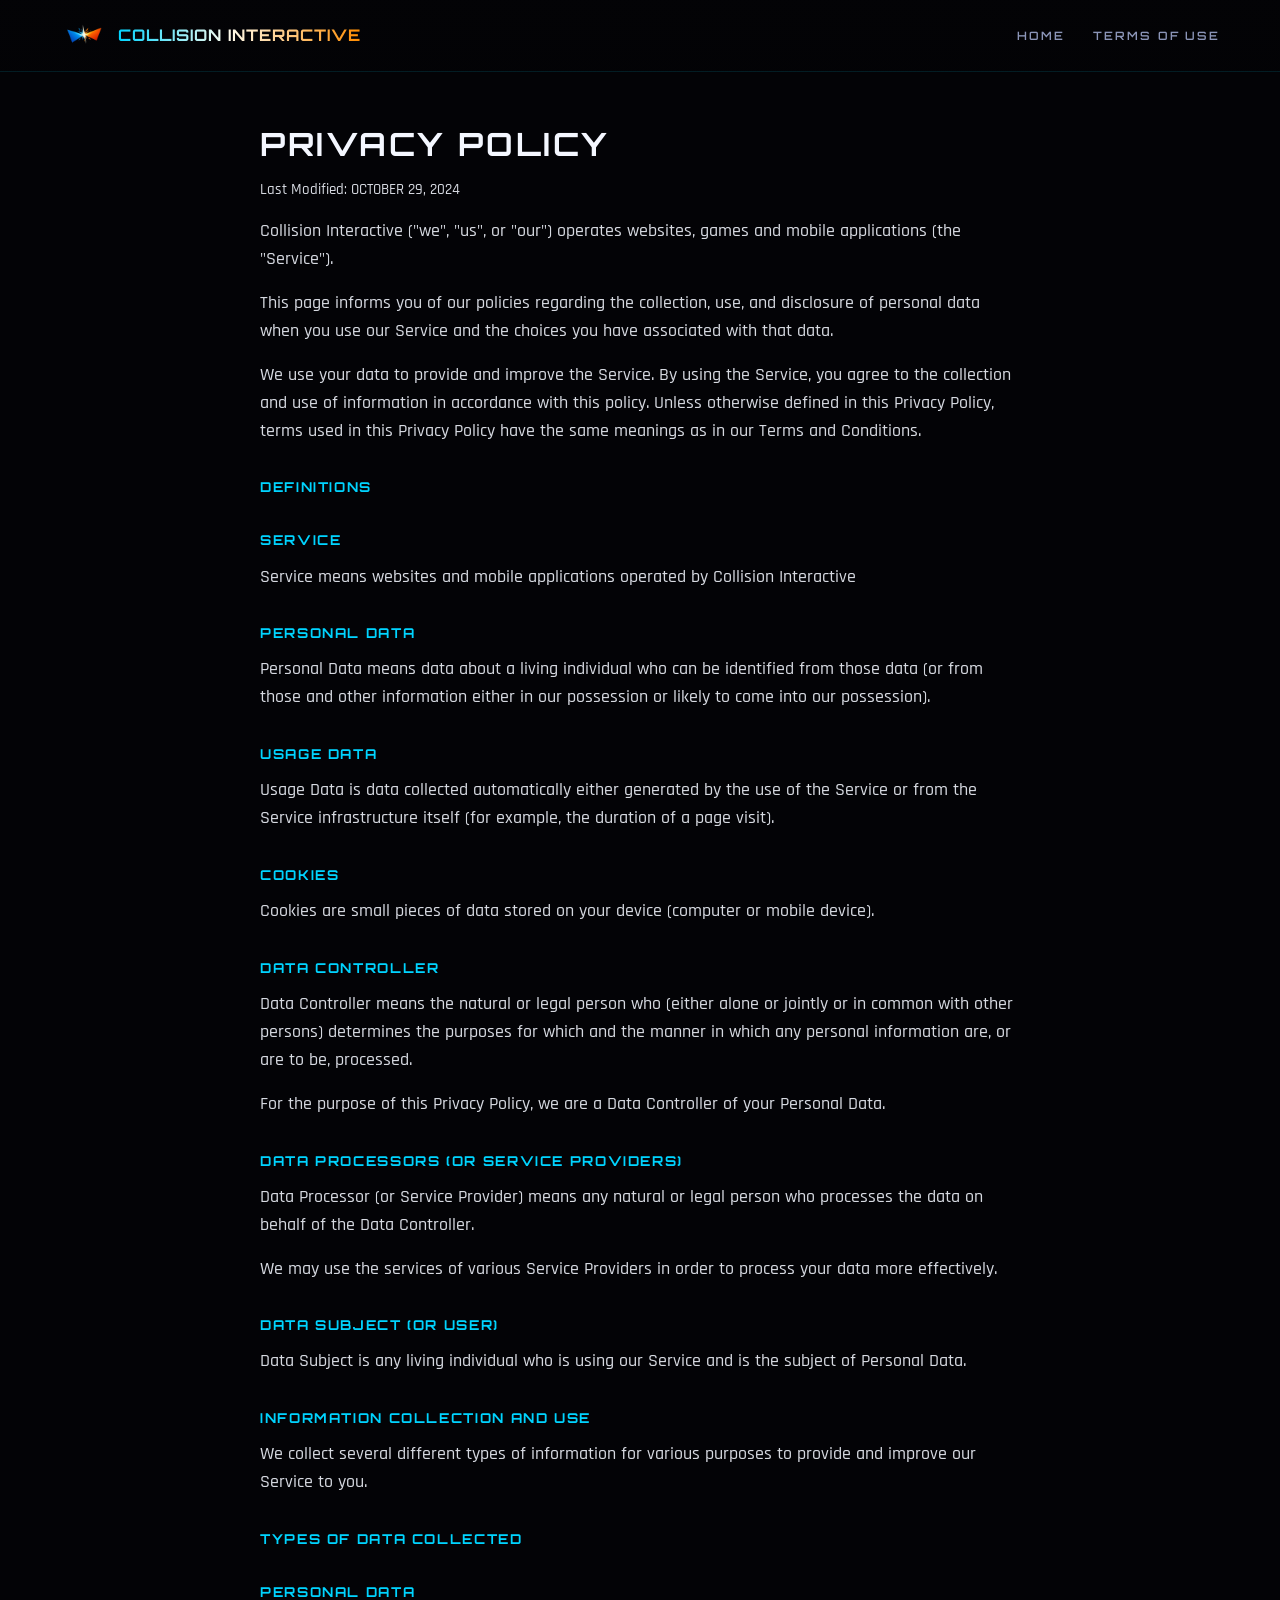
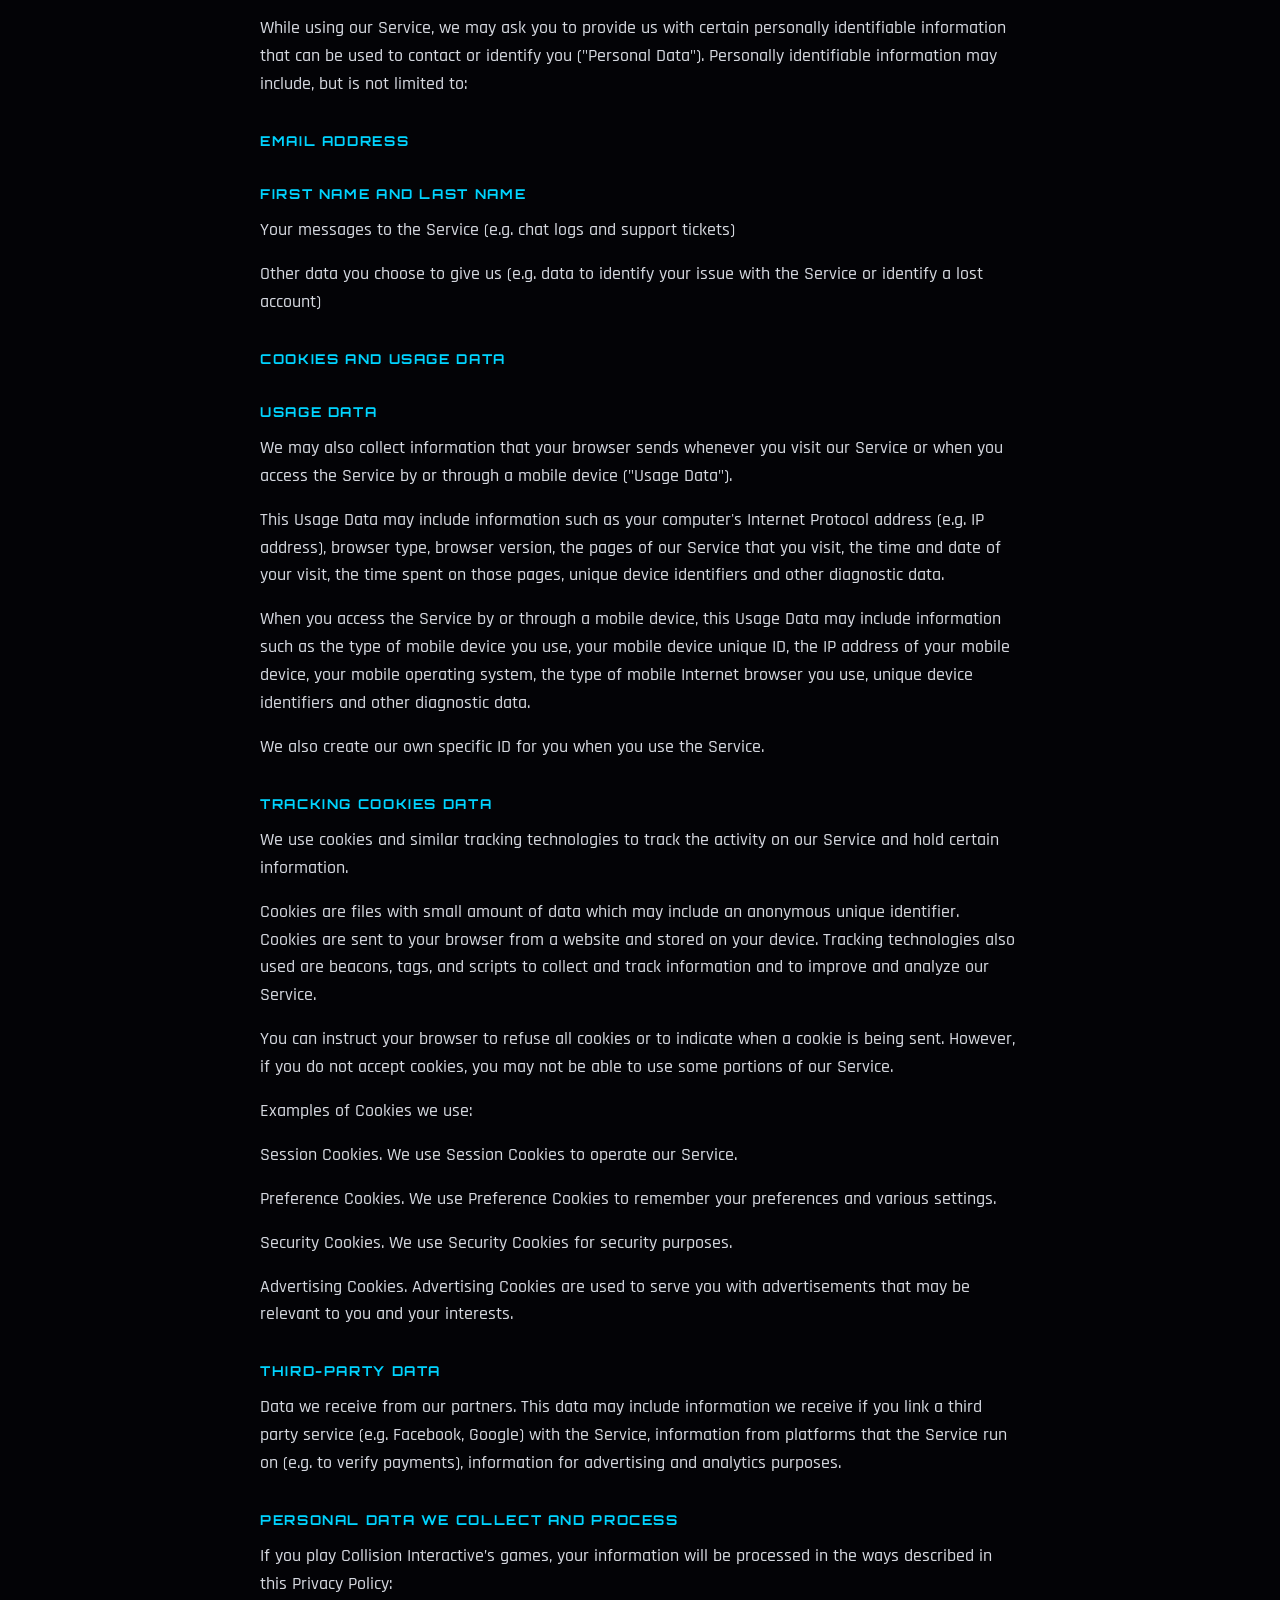
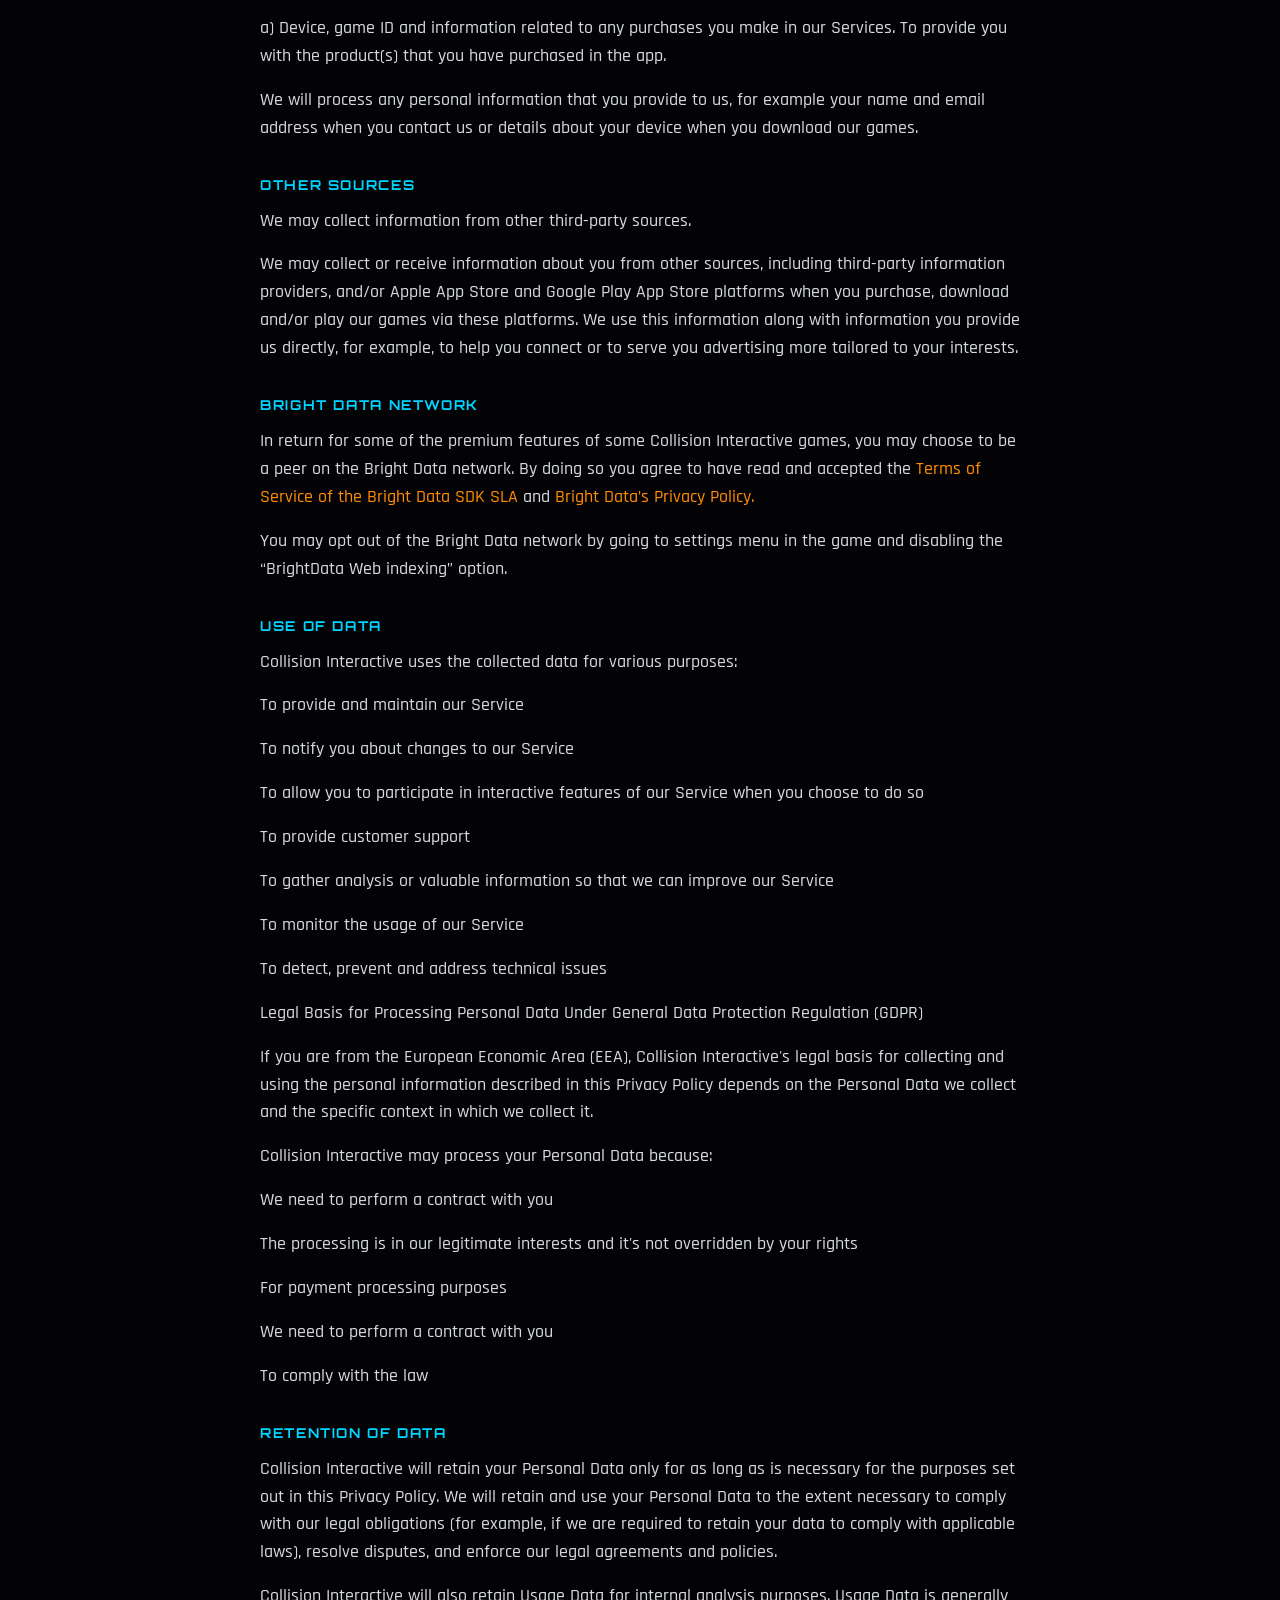
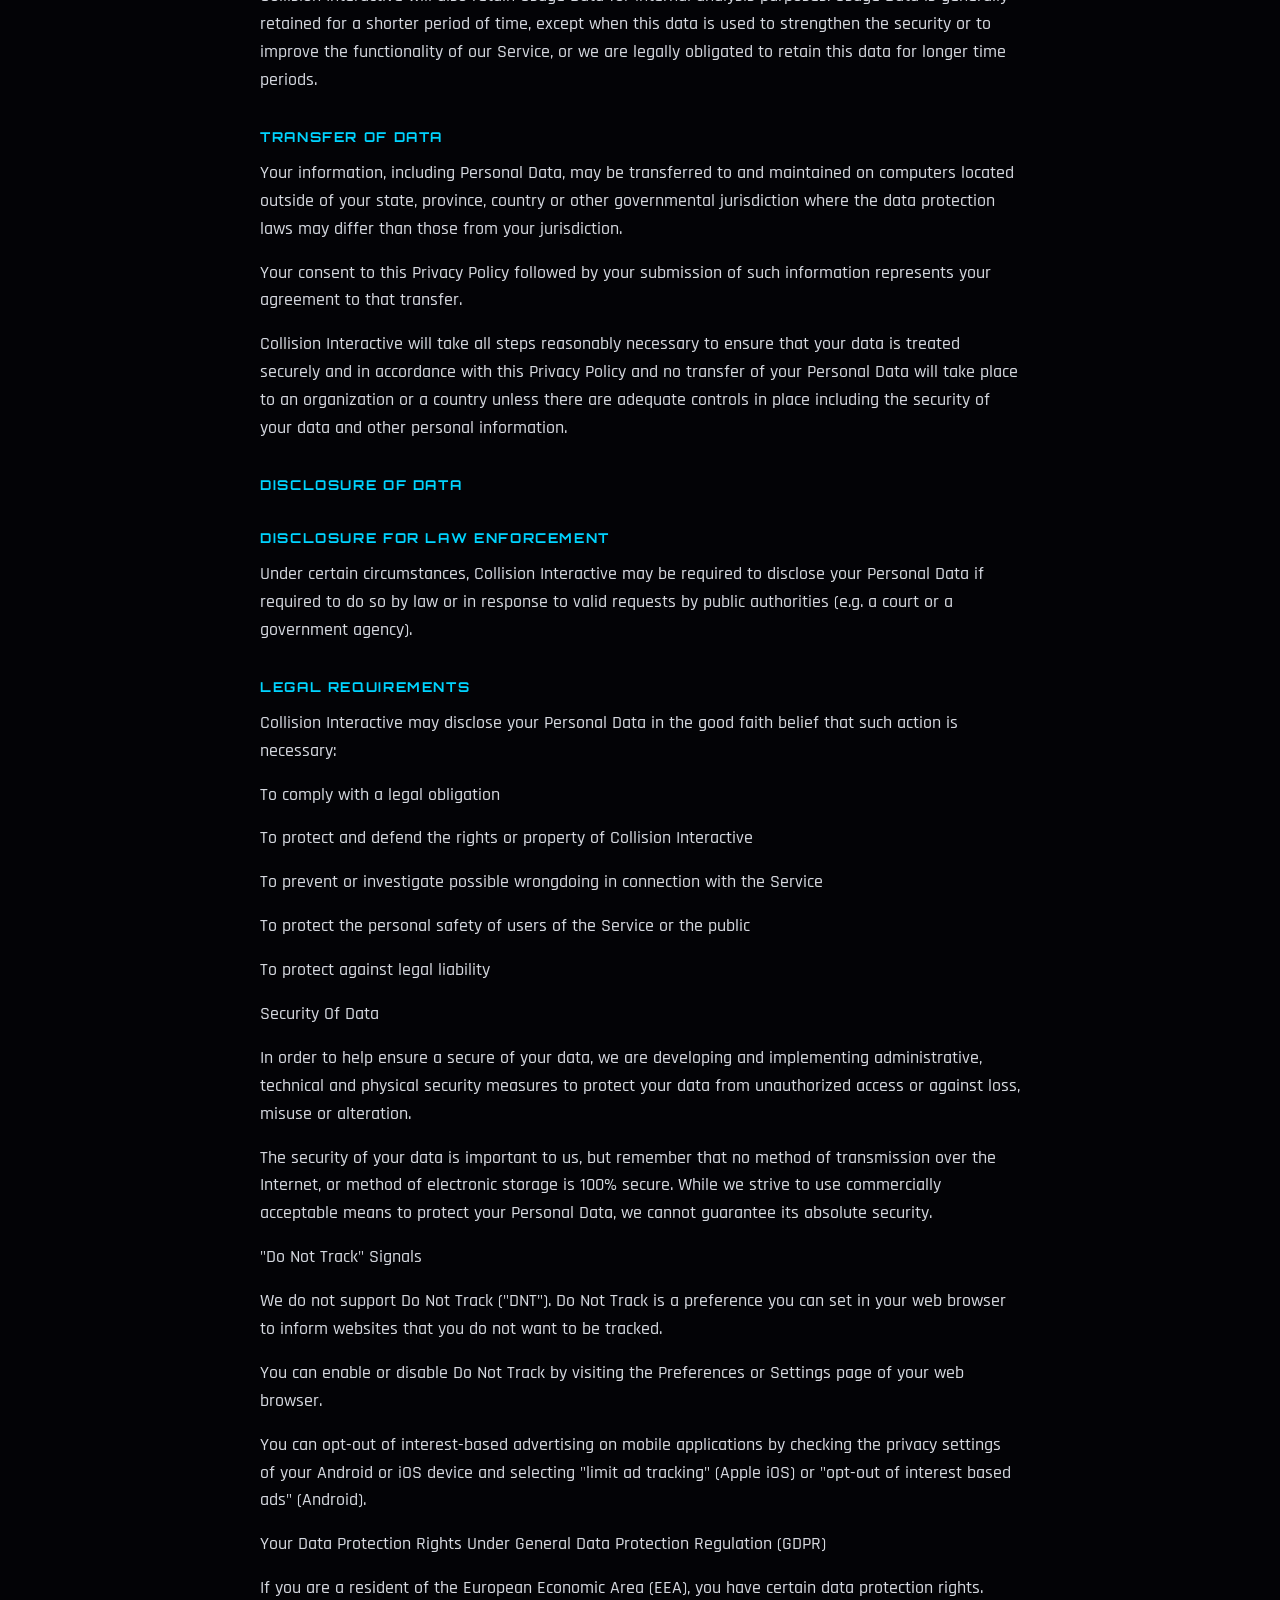
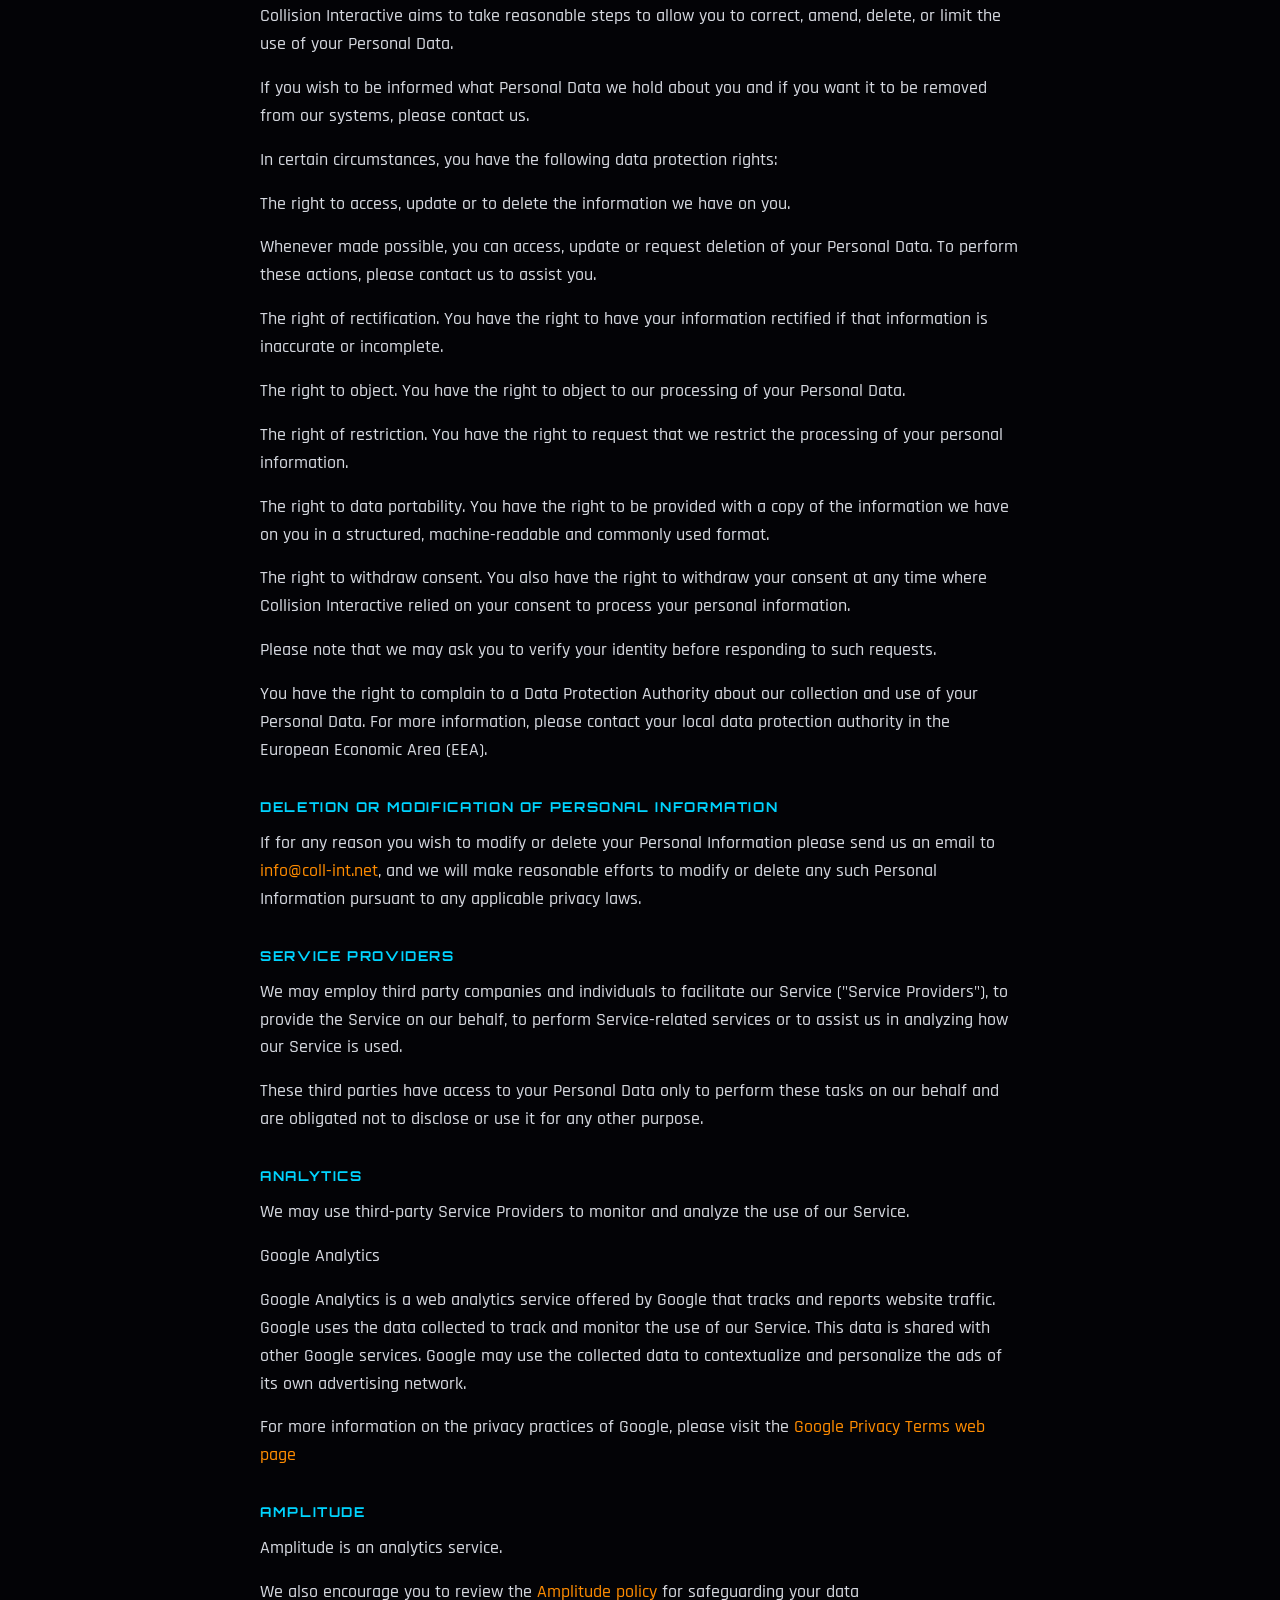
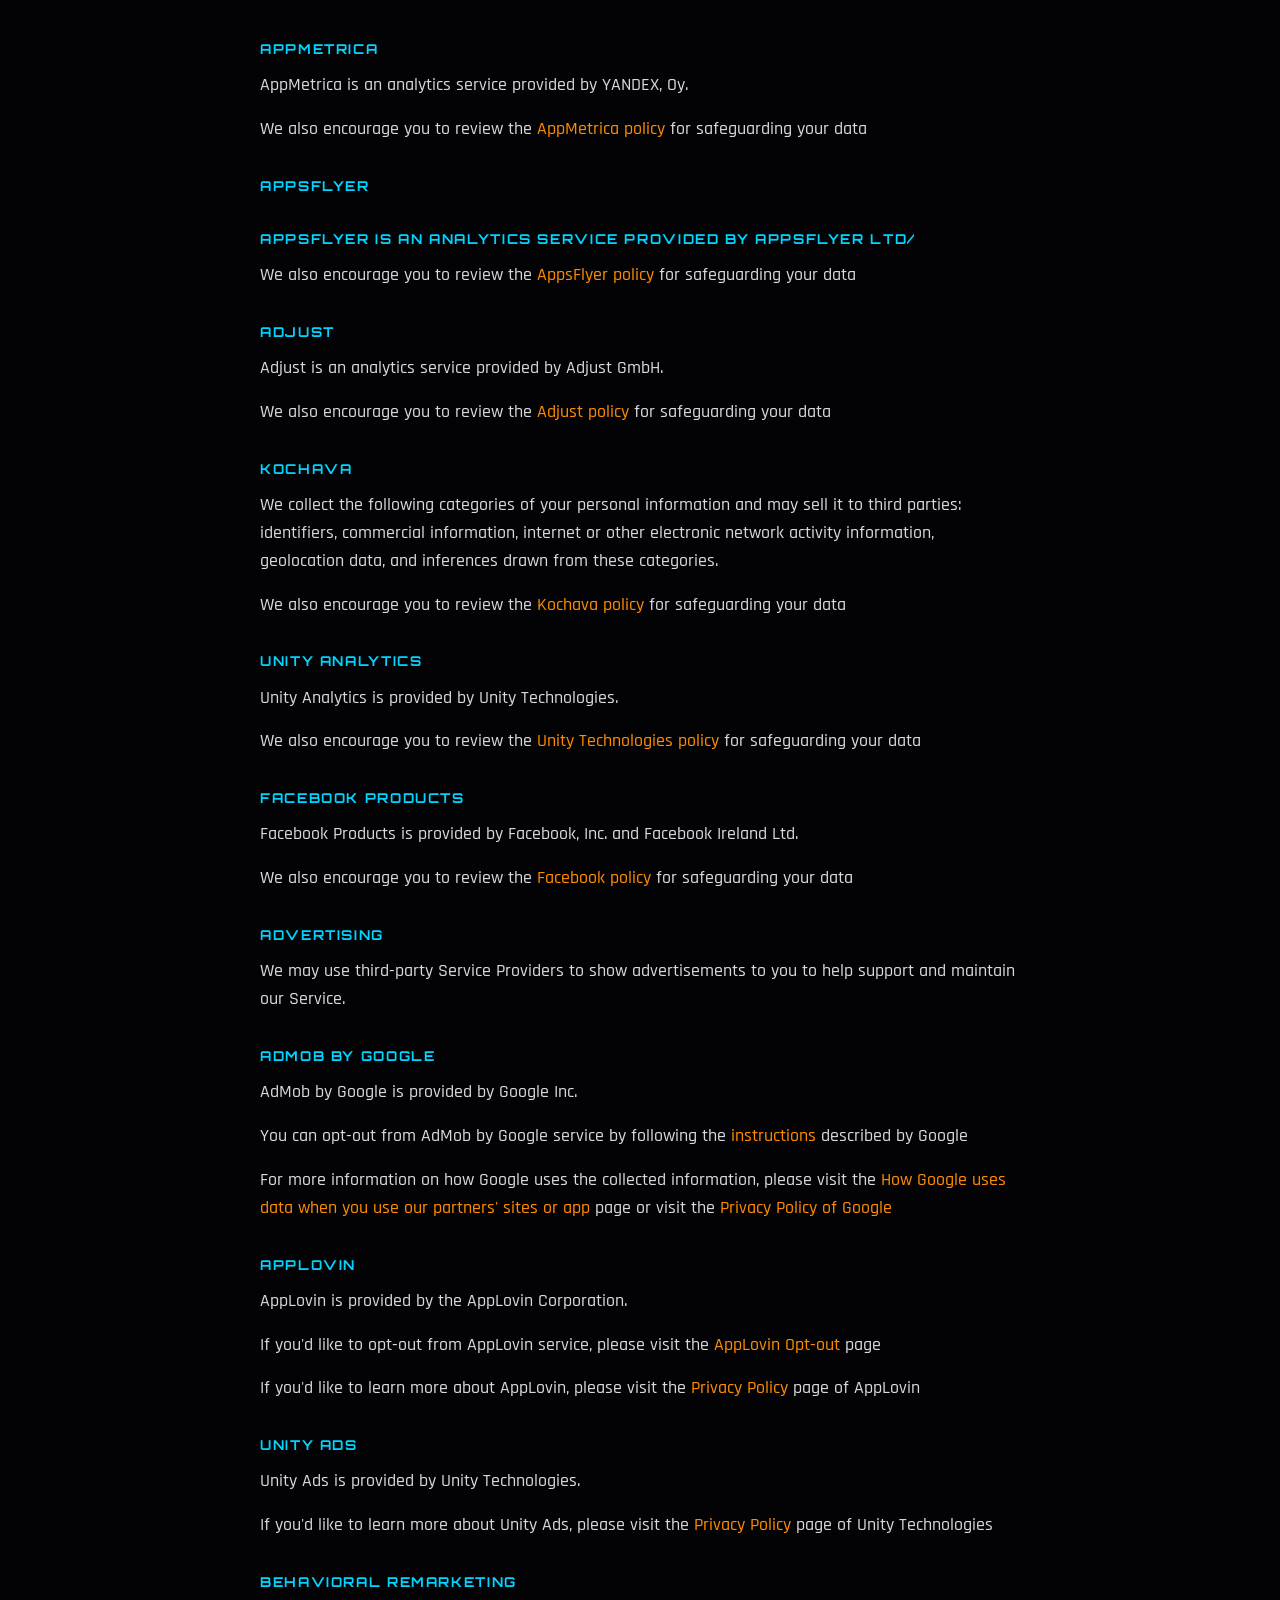
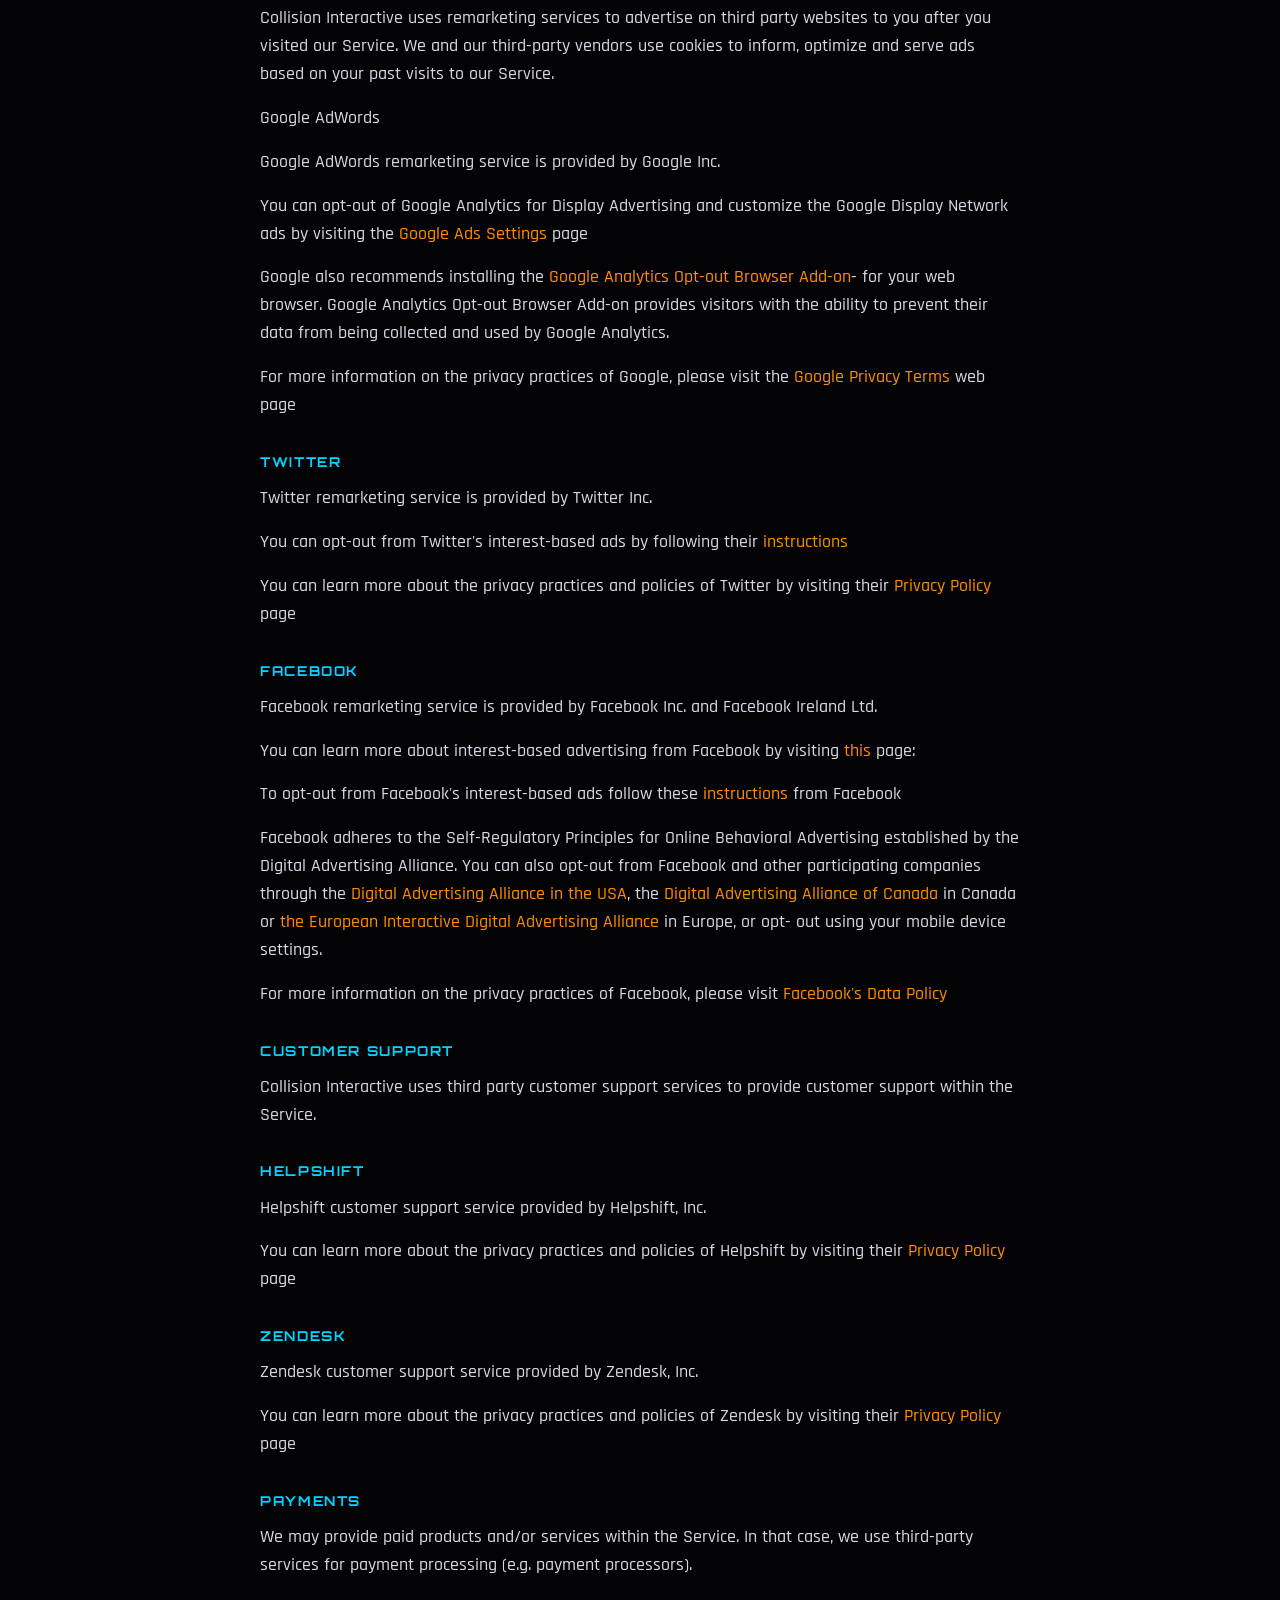
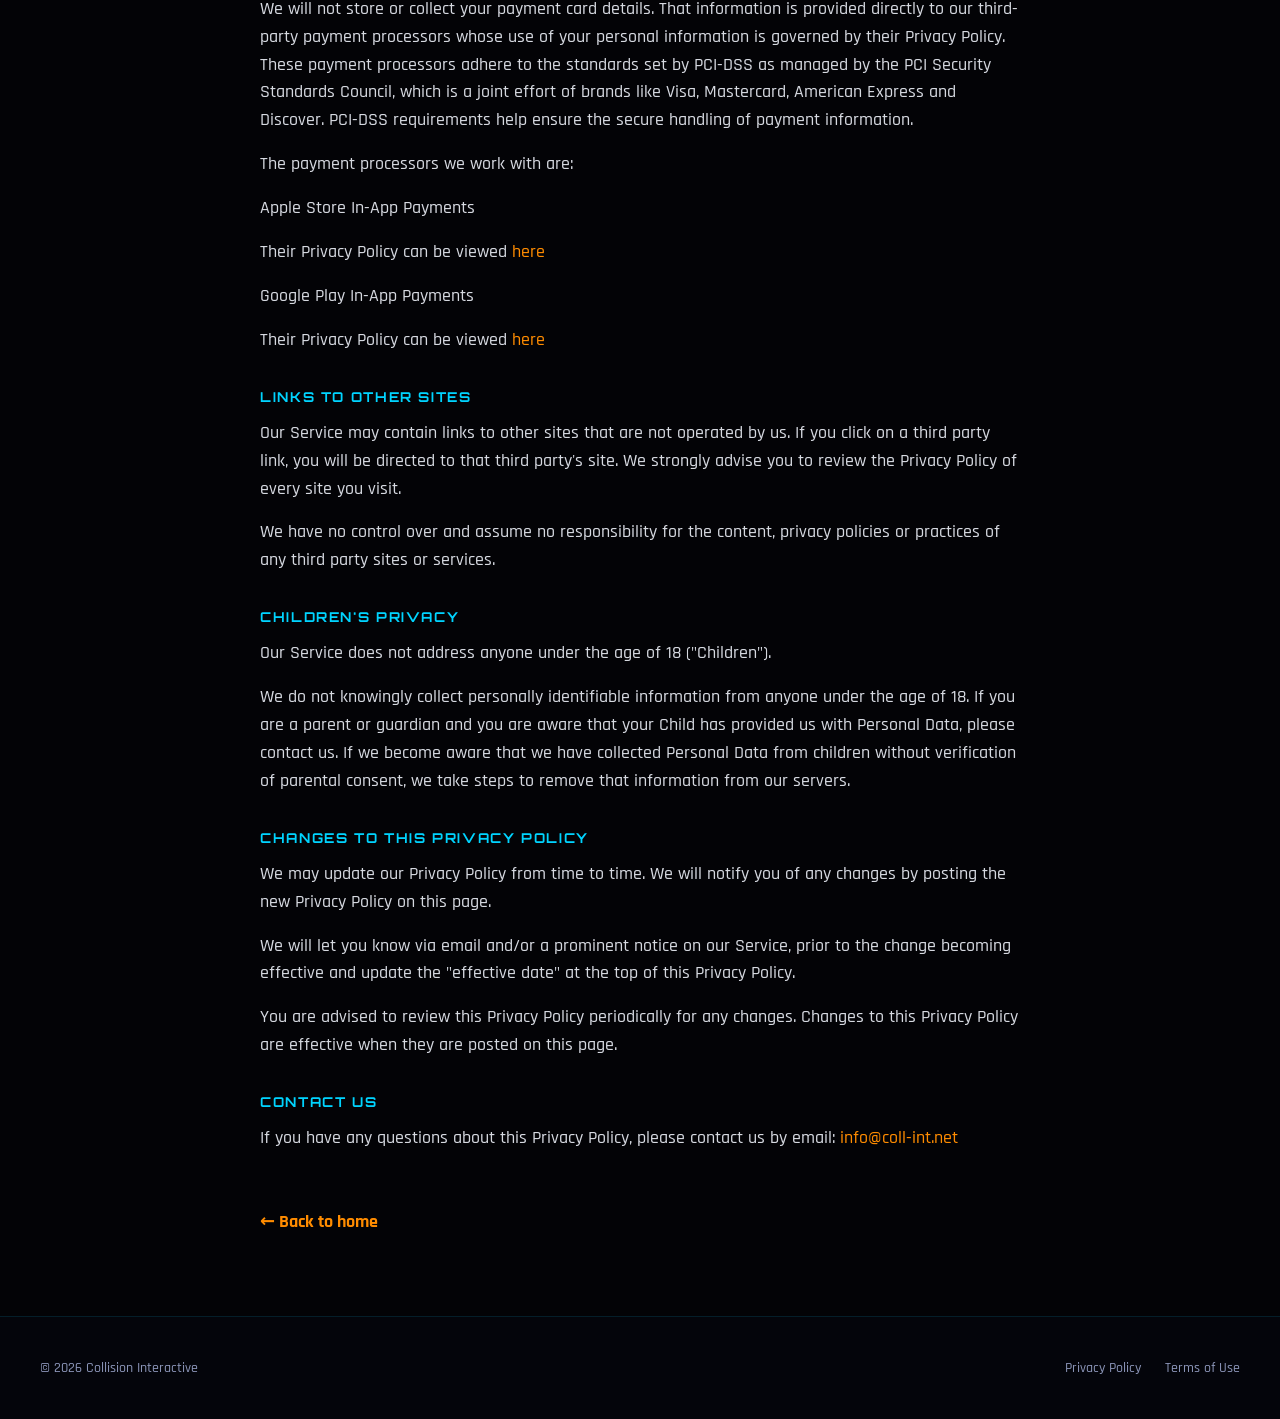
==== privacy.html @ a181b3ca "Ассеты страницы" ====
<!DOCTYPE html>
<html lang="en">
<head>
  <meta charset="UTF-8" />
  <meta name="viewport" content="width=device-width, initial-scale=1.0" />
  <title>Privacy Policy — Collision Interactive</title>
  <link rel="icon" type="image/png" href="assets/logo2.png" />
  <link rel="preconnect" href="https://fonts.googleapis.com" />
  <link rel="preconnect" href="https://fonts.gstatic.com" crossorigin />
  <link href="https://fonts.googleapis.com/css2?family=Orbitron:wght@500;700&family=Rajdhani:wght@400;600&display=swap" rel="stylesheet" />
  <link rel="stylesheet" href="css/styles.css" />
</head>
<body class="page-legal">
  <header class="site-header site-header--simple">
    <div class="site-header__inner">
      <a class="brand" href="index.html">
        <img class="brand__logo" src="assets/logo2.png" width="40" height="40" alt="" />
        <span class="brand__name">Collision Interactive</span>
      </a>
      <nav class="nav" aria-label="Legal">
        <a href="index.html">Home</a>
        <a href="terms.html">Terms of Use</a>
      </nav>
    </div>
  </header>

  <main class="legal-main">
    <article class="legal-doc">
<h1>Privacy Policy</h1>

<p class="legal-meta">Last Modified: OCTOBER 29, 2024</p>

<p>Collision Interactive (&quot;we&quot;, &quot;us&quot;, or &quot;our&quot;) operates websites, games and mobile applications (the &quot;Service&quot;).</p>

<p>This page informs you of our policies regarding the collection, use, and disclosure of personal data when you use our Service and the choices you have associated with that data.</p>

<p>We use your data to provide and improve the Service. By using the Service, you agree to the collection and use of information in accordance with this policy. Unless otherwise defined in this Privacy Policy, terms used in this Privacy Policy have the same meanings as in our Terms and Conditions.</p>

<h2>Definitions</h2>

<h2>Service</h2>

<p>Service means websites and mobile applications operated by Collision Interactive</p>

<h2>Personal Data</h2>

<p>Personal Data means data about a living individual who can be identified from those data (or from those and other information either in our possession or likely to come into our possession).</p>

<h2>Usage Data</h2>

<p>Usage Data is data collected automatically either generated by the use of the Service or from the Service infrastructure itself (for example, the duration of a page visit).</p>

<h2>Cookies</h2>

<p>Cookies are small pieces of data stored on your device (computer or mobile device).</p>

<h2>Data Controller</h2>

<p>Data Controller means the natural or legal person who (either alone or jointly or in common with other persons) determines the purposes for which and the manner in which any personal information are, or are to be, processed.</p>

<p>For the purpose of this Privacy Policy, we are a Data Controller of your Personal Data.</p>

<h2>Data Processors (or Service Providers)</h2>

<p>Data Processor (or Service Provider) means any natural or legal person who processes the data on behalf of the Data Controller.</p>

<p>We may use the services of various Service Providers in order to process your data more effectively.</p>

<h2>Data Subject (or User)</h2>

<p>Data Subject is any living individual who is using our Service and is the subject of Personal Data.</p>

<h2>Information Collection And Use</h2>

<p>We collect several different types of information for various purposes to provide and improve our Service to you.</p>

<h2>Types of Data Collected</h2>

<h2>Personal Data</h2>

<p>While using our Service, we may ask you to provide us with certain personally identifiable information that can be used to contact or identify you (&quot;Personal Data&quot;). Personally identifiable information may include, but is not limited to:</p>

<h2>Email address</h2>

<h2>First name and last name</h2>

<p>Your messages to the Service (e.g. chat logs and support tickets)</p>

<p>Other data you choose to give us (e.g. data to identify your issue with the Service or identify a lost account)</p>

<h2>Cookies and Usage Data</h2>

<h2>Usage Data</h2>

<p>We may also collect information that your browser sends whenever you visit our Service or when you access the Service by or through a mobile device (&quot;Usage Data&quot;).</p>

<p>This Usage Data may include information such as your computer&#x27;s Internet Protocol address (e.g. IP address), browser type, browser version, the pages of our Service that you visit, the time and date of your visit, the time spent on those pages, unique device identifiers and other diagnostic data.</p>

<p>When you access the Service by or through a mobile device, this Usage Data may include information such as the type of mobile device you use, your mobile device unique ID, the IP address of your mobile device, your mobile operating system, the type of mobile Internet browser you use, unique device identifiers and other diagnostic data.</p>

<p>We also create our own specific ID for you when you use the Service.</p>

<h2>Tracking Cookies Data</h2>

<p>We use cookies and similar tracking technologies to track the activity on our Service and hold certain information.</p>

<p>Cookies are files with small amount of data which may include an anonymous unique identifier. Cookies are sent to your browser from a website and stored on your device. Tracking technologies also used are beacons, tags, and scripts to collect and track information and to improve and analyze our Service.</p>

<p>You can instruct your browser to refuse all cookies or to indicate when a cookie is being sent. However, if you do not accept cookies, you may not be able to use some portions of our Service.</p>

<p>Examples of Cookies we use:</p>

<p>Session Cookies. We use Session Cookies to operate our Service.</p>

<p>Preference Cookies. We use Preference Cookies to remember your preferences and various settings.</p>

<p>Security Cookies. We use Security Cookies for security purposes.</p>

<p>Advertising Cookies. Advertising Cookies are used to serve you with advertisements that may be relevant to you and your interests.</p>

<h2>Third-Party Data</h2>

<p>Data we receive from our partners. This data may include information we receive if you link a third party service (e.g. Facebook, Google) with the Service, information from platforms that the Service run on (e.g. to verify payments), information for advertising and analytics purposes.</p>

<h2>Personal Data We Collect and Process</h2>

<p>If you play Collision Interactive’s games, your information will be processed in the ways described in this Privacy Policy:</p>

<p>a) Device, game ID and information related to any purchases you make in our Services. To provide you with the product(s) that you have purchased in the app.</p>

<p>We will process any personal information that you provide to us, for example your name and email address when you contact us or details about your device when you download our games.</p>

<h2>Other Sources</h2>

<p>We may collect information from other third-party sources.</p>

<p>We may collect or receive information about you from other sources, including third-party information providers, and/or Apple App Store and Google Play App Store platforms when you purchase, download and/or play our games via these platforms. We use this information along with information you provide us directly, for example, to help you connect or to serve you advertising more tailored to your interests.</p>

<h2>Bright Data Network</h2>

<p>In return for some of the premium features of some Collision Interactive games, you may choose to be a peer on the Bright Data network. By doing so you agree to have read and accepted the <a href="https://bright-sdk.com/eula">Terms of Service of the Bright Data SDK SLA</a> and <a href="https://bright-sdk.com/privacy-policy">Bright Data’s Privacy Policy.</a></p>

<p>You may opt out of the Bright Data network by going to settings menu in the game and disabling the “BrightData Web indexing” option.</p>

<h2>Use of Data</h2>

<p>Collision Interactive uses the collected data for various purposes:</p>

<p>To provide and maintain our Service</p>

<p>To notify you about changes to our Service</p>

<p>To allow you to participate in interactive features of our Service when you choose to do so</p>

<p>To provide customer support</p>

<p>To gather analysis or valuable information so that we can improve our Service</p>

<p>To monitor the usage of our Service</p>

<p>To detect, prevent and address technical issues</p>

<p>Legal Basis for Processing Personal Data Under General Data Protection Regulation (GDPR)</p>

<p>If you are from the European Economic Area (EEA), Collision Interactive&#x27;s legal basis for collecting and using the personal information described in this Privacy Policy depends on the Personal Data we collect and the specific context in which we collect it.</p>

<p>Collision Interactive may process your Personal Data because:</p>

<p>We need to perform a contract with you</p>

<p>The processing is in our legitimate interests and it&#x27;s not overridden by your rights</p>

<p>For payment processing purposes</p>

<p>We need to perform a contract with you</p>

<p>To comply with the law</p>

<h2>Retention of Data</h2>

<p>Collision Interactive will retain your Personal Data only for as long as is necessary for the purposes set out in this Privacy Policy. We will retain and use your Personal Data to the extent necessary to comply with our legal obligations (for example, if we are required to retain your data to comply with applicable laws), resolve disputes, and enforce our legal agreements and policies.</p>

<p>Collision Interactive will also retain Usage Data for internal analysis purposes. Usage Data is generally retained for a shorter period of time, except when this data is used to strengthen the security or to improve the functionality of our Service, or we are legally obligated to retain this data for longer time periods.</p>

<h2>Transfer Of Data</h2>

<p>Your information, including Personal Data, may be transferred to and maintained on computers located outside of your state, province, country or other governmental jurisdiction where the data protection laws may differ than those from your jurisdiction.</p>

<p>Your consent to this Privacy Policy followed by your submission of such information represents your agreement to that transfer.</p>

<p>Collision Interactive will take all steps reasonably necessary to ensure that your data is treated securely and in accordance with this Privacy Policy and no transfer of your Personal Data will take place to an organization or a country unless there are adequate controls in place including the security of your data and other personal information.</p>

<h2>Disclosure Of Data</h2>

<h2>Disclosure for Law Enforcement</h2>

<p>Under certain circumstances, Collision Interactive may be required to disclose your Personal Data if required to do so by law or in response to valid requests by public authorities (e.g. a court or a government agency).</p>

<h2>Legal Requirements</h2>

<p>Collision Interactive may disclose your Personal Data in the good faith belief that such action is necessary:</p>

<p>To comply with a legal obligation</p>

<p>To protect and defend the rights or property of Collision Interactive</p>

<p>To prevent or investigate possible wrongdoing in connection with the Service</p>

<p>To protect the personal safety of users of the Service or the public</p>

<p>To protect against legal liability</p>

<p>Security Of Data</p>

<p>In order to help ensure a secure of your data, we are developing and implementing administrative, technical and physical security measures to protect your data from unauthorized access or against loss, misuse or alteration.</p>

<p>The security of your data is important to us, but remember that no method of transmission over the Internet, or method of electronic storage is 100% secure. While we strive to use commercially acceptable means to protect your Personal Data, we cannot guarantee its absolute security.</p>

<p>&quot;Do Not Track&quot; Signals</p>

<p>We do not support Do Not Track (&quot;DNT&quot;). Do Not Track is a preference you can set in your web browser to inform websites that you do not want to be tracked.</p>

<p>You can enable or disable Do Not Track by visiting the Preferences or Settings page of your web browser.</p>

<p>You can opt-out of interest-based advertising on mobile applications by checking the privacy settings of your Android or iOS device and selecting &quot;limit ad tracking&quot; (Apple iOS) or &quot;opt-out of interest based ads&quot; (Android).</p>

<p>Your Data Protection Rights Under General Data Protection Regulation (GDPR)</p>

<p>If you are a resident of the European Economic Area (EEA), you have certain data protection rights. Collision Interactive aims to take reasonable steps to allow you to correct, amend, delete, or limit the use of your Personal Data.</p>

<p>If you wish to be informed what Personal Data we hold about you and if you want it to be removed from our systems, please contact us.</p>

<p>In certain circumstances, you have the following data protection rights:</p>

<p>The right to access, update or to delete the information we have on you.</p>

<p>Whenever made possible, you can access, update or request deletion of your Personal Data. To perform these actions, please contact us to assist you.</p>

<p>The right of rectification. You have the right to have your information rectified if that information is inaccurate or incomplete.</p>

<p>The right to object. You have the right to object to our processing of your Personal Data.</p>

<p>The right of restriction. You have the right to request that we restrict the processing of your personal information.</p>

<p>The right to data portability. You have the right to be provided with a copy of the information we have on you in a structured, machine-readable and commonly used format.</p>

<p>The right to withdraw consent. You also have the right to withdraw your consent at any time where Collision Interactive relied on your consent to process your personal information.</p>

<p>Please note that we may ask you to verify your identity before responding to such requests.</p>

<p>You have the right to complain to a Data Protection Authority about our collection and use of your Personal Data. For more information, please contact your local data protection authority in the European Economic Area (EEA).</p>

<h2>Deletion or Modification of Personal Information</h2>

<p>If for any reason you wish to modify or delete your Personal Information please send us an email to <a href="mailto:info@coll-int.net">info@coll-int.net</a>, and we will make reasonable efforts to modify or delete any such Personal Information pursuant to any applicable privacy laws.</p>

<h2>Service Providers</h2>

<p>We may employ third party companies and individuals to facilitate our Service (&quot;Service Providers&quot;), to provide the Service on our behalf, to perform Service-related services or to assist us in analyzing how our Service is used.</p>

<p>These third parties have access to your Personal Data only to perform these tasks on our behalf and are obligated not to disclose or use it for any other purpose.</p>

<h2>Analytics</h2>

<p>We may use third-party Service Providers to monitor and analyze the use of our Service.</p>

<p>Google Analytics</p>

<p>Google Analytics is a web analytics service offered by Google that tracks and reports website traffic. Google uses the data collected to track and monitor the use of our Service. This data is shared with other Google services. Google may use the collected data to contextualize and personalize the ads of its own advertising network.</p>

<p>For more information on the privacy practices of Google, please visit the <a href="https://policies.google.com/privacy?hl=en">Google Privacy Terms web page</a></p>

<h2>Amplitude</h2>

<p>Amplitude is an analytics service.</p>

<p>We also encourage you to review the <a href="https://amplitude.com/privacy">Amplitude policy</a> for safeguarding your data</p>

<h2>AppMetrica</h2>

<p>AppMetrica is an analytics service provided by YANDEX, Oy.</p>

<p>We also encourage you to review the <a href="https://yandex.ru/legal/confidential/">AppMetrica policy</a> for safeguarding your data</p>

<h2>AppsFlyer</h2>

<h2>AppsFlyer is an analytics service provided by AppsFlyer Ltd/</h2>

<p>We also encourage you to review the <a href="https://www.appsflyer.com/privacy-policy/">AppsFlyer policy</a> for safeguarding your data</p>

<h2>Adjust</h2>

<p>Adjust is an analytics service provided by Adjust GmbH.</p>

<p>We also encourage you to review the <a href="https://www.adjust.com/terms/privacy-policy/">Adjust policy</a> for safeguarding your data</p>

<h2>Kochava</h2>

<p>We collect the following categories of your personal information and may sell it to third parties: identifiers, commercial information, internet or other electronic network activity information, geolocation data, and inferences drawn from these categories.</p>

<p>We also encourage you to review the <a href="https://www.kochava.com/support-privacy/">Kochava policy</a> for safeguarding your data</p>

<h2>Unity Analytics</h2>

<p>Unity Analytics is provided by Unity Technologies.</p>

<p>We also encourage you to review the <a href="https://unity3d.com/legal/privacy-policy">Unity Technologies policy</a> for safeguarding your data</p>

<h2>Facebook Products</h2>

<p>Facebook Products is provided by Facebook, Inc. and Facebook Ireland Ltd.</p>

<p>We also encourage you to review the <a href="https://www.facebook.com/privacy/explanation">Facebook policy</a> for safeguarding your data</p>

<h2>Advertising</h2>

<p>We may use third-party Service Providers to show advertisements to you to help support and maintain our Service.</p>

<h2>AdMob by Google</h2>

<p>AdMob by Google is provided by Google Inc.</p>

<p>You can opt-out from AdMob by Google service by following the <a href="https://support.google.com/ads/answer/2662922?hl=en">instructions</a> described by Google</p>

<p>For more information on how Google uses the collected information, please visit the <a href="http://www.google.com/policies/privacy/partners/">How Google uses data when you use our partners&#x27; sites or app</a> page or visit the <a href="http://www.google.com/policies/privacy/">Privacy Policy of Google</a></p>

<h2>AppLovin</h2>

<p>AppLovin is provided by the AppLovin Corporation.</p>

<p>If you'd like to opt-out from AppLovin service, please visit the <a href="https://www.applovin.com/optout">AppLovin Opt-out</a> page</p>

<p>If you'd like to learn more about AppLovin, please visit the <a href="https://www.applovin.com/privacy">Privacy Policy</a> page of AppLovin</p>

<h2>Unity Ads</h2>

<p>Unity Ads is provided by Unity Technologies.</p>

<p>If you'd like to learn more about Unity Ads, please visit the <a href="https://unity3d.com/legal/privacy-policy">Privacy Policy</a> page of Unity Technologies</p>

<h2>Behavioral Remarketing</h2>

<p>Collision Interactive uses remarketing services to advertise on third party websites to you after you visited our Service. We and our third-party vendors use cookies to inform, optimize and serve ads based on your past visits to our Service.</p>

<p>Google AdWords</p>

<p>Google AdWords remarketing service is provided by Google Inc.</p>

<p>You can opt-out of Google Analytics for Display Advertising and customize the Google Display Network ads by visiting the <a href="http://www.google.com/settings/ads">Google Ads Settings</a> page</p>

<p>Google also recommends installing the <a href="https://tools.google.com/dlpage/gaoptout">Google Analytics Opt-out Browser Add-on</a>- for your web browser. Google Analytics Opt-out Browser Add-on provides visitors with the ability to prevent their data from being collected and used by Google Analytics.</p>

<p>For more information on the privacy practices of Google, please visit the <a href="http://www.google.com/intl/en/policies/privacy/">Google Privacy Terms</a> web page</p>

<h2>Twitter</h2>

<p>Twitter remarketing service is provided by Twitter Inc.</p>

<p>You can opt-out from Twitter's interest-based ads by following their <a href="https://support.twitter.com/articles/20170405">instructions</a></p>

<p>You can learn more about the privacy practices and policies of Twitter by visiting their <a href="https://twitter.com/privacy">Privacy Policy</a> page</p>

<h2>Facebook</h2>

<p>Facebook remarketing service is provided by Facebook Inc. and Facebook Ireland Ltd.</p>

<p>You can learn more about interest-based advertising from Facebook by visiting <a href="https://www.facebook.com/help/164968693837950">this</a> page:</p>

<p>To opt-out from Facebook's interest-based ads follow these <a href="https://www.facebook.com/help/568137493302217">instructions</a> from Facebook</p>

<p>Facebook adheres to the Self-Regulatory Principles for Online Behavioral Advertising established by the Digital Advertising Alliance. You can also opt-out from Facebook and other participating companies through the <a href="http://www.aboutads.info/choices/">Digital Advertising Alliance in the USA</a>, the <a href="http://youradchoices.ca/">Digital Advertising Alliance of Canada</a> in Canada or <a href="http://www.youronlinechoices.eu/">the European Interactive Digital Advertising Alliance</a> in Europe, or opt- out using your mobile device settings.</p>

<p>For more information on the privacy practices of Facebook, please visit <a href="https://www.facebook.com/privacy/explanation">Facebook&#x27;s Data Policy</a></p>

<h2>Customer support</h2>

<p>Collision Interactive uses third party customer support services to provide customer support within the Service.</p>

<h2>Helpshift</h2>

<p>Helpshift customer support service provided by Helpshift, Inc.</p>

<p>You can learn more about the privacy practices and policies of Helpshift by visiting their <a href="https://www.helpshift.com/legal/privacy/">Privacy Policy</a> page</p>

<h2>Zendesk</h2>

<p>Zendesk customer support service provided by Zendesk, Inc.</p>

<p>You can learn more about the privacy practices and policies of Zendesk by visiting their <a href="https://www.zendesk.com/company/customers-partners/privacy-policy/">Privacy Policy</a> page</p>

<h2>Payments</h2>

<p>We may provide paid products and/or services within the Service. In that case, we use third-party services for payment processing (e.g. payment processors).</p>

<p>We will not store or collect your payment card details. That information is provided directly to our third-party payment processors whose use of your personal information is governed by their Privacy Policy. These payment processors adhere to the standards set by PCI-DSS as managed by the PCI Security Standards Council, which is a joint effort of brands like Visa, Mastercard, American Express and Discover. PCI-DSS requirements help ensure the secure handling of payment information.</p>

<p>The payment processors we work with are:</p>

<p>Apple Store In-App Payments</p>

<p>Their Privacy Policy can be viewed <a href="https://www.apple.com/legal/privacy/en-ww/">here</a></p>

<p>Google Play In-App Payments</p>

<p>Their Privacy Policy can be viewed <a href="https://www.google.com/policies/privacy/">here</a></p>

<h2>Links To Other Sites</h2>

<p>Our Service may contain links to other sites that are not operated by us. If you click on a third party link, you will be directed to that third party&#x27;s site. We strongly advise you to review the Privacy Policy of every site you visit.</p>

<p>We have no control over and assume no responsibility for the content, privacy policies or practices of any third party sites or services.</p>

<h2>Children&#x27;s Privacy</h2>

<p>Our Service does not address anyone under the age of 18 (&quot;Children&quot;).</p>

<p>We do not knowingly collect personally identifiable information from anyone under the age of 18. If you are a parent or guardian and you are aware that your Child has provided us with Personal Data, please contact us. If we become aware that we have collected Personal Data from children without verification of parental consent, we take steps to remove that information from our servers.</p>

<h2>Changes To This Privacy Policy</h2>

<p>We may update our Privacy Policy from time to time. We will notify you of any changes by posting the new Privacy Policy on this page.</p>

<p>We will let you know via email and/or a prominent notice on our Service, prior to the change becoming effective and update the &quot;effective date&quot; at the top of this Privacy Policy.</p>

<p>You are advised to review this Privacy Policy periodically for any changes. Changes to this Privacy Policy are effective when they are posted on this page.</p>

<h2>Contact Us</h2>

<p>If you have any questions about this Privacy Policy, please contact us by email: <a href="mailto:info@coll-int.net">info@coll-int.net</a></p>

      <p><a href="index.html" class="legal-back">← Back to home</a></p>
    </article>
  </main>

  <footer class="site-footer site-footer--minimal">
    <div class="site-footer__inner">
      <div class="site-footer__meta">
        <span>© 2026 Collision Interactive</span>
        <span class="site-footer__links">
          <a href="privacy.html" aria-current="page">Privacy Policy</a>
          <a href="terms.html">Terms of Use</a>
        </span>
      </div>
    </div>
  </footer>
</body>
</html>
---- css/styles.css ----
/* Collision Interactive — brand: collision / sci-fi / dark energy */

:root {
  --blue-deep: #0055ff;
  --blue-mid: #0088ff;
  --cyan: #00d4ff;
  --orange-deep: #ff4e00;
  --orange-hot: #ff6a00;
  --orange-bright: #ff8c00;
  --burst: #fffdf0;
  --white: #f4f7ff;
  --muted: #8b95b8;
  --bg: #030306;
  --bg-elevated: #0a0c14;
  --border: rgba(0, 212, 255, 0.12);
  --font-display: "Orbitron", system-ui, sans-serif;
  --font-body: "Rajdhani", system-ui, sans-serif;
  --header-h: 4.5rem;
  --ease-out: cubic-bezier(0.22, 1, 0.36, 1);
}

*,
*::before,
*::after {
  box-sizing: border-box;
}

html {
  scroll-behavior: smooth;
}

body {
  margin: 0;
  min-height: 100vh;
  font-family: var(--font-body);
  font-size: 1.125rem;
  font-weight: 500;
  line-height: 1.55;
  color: var(--white);
  background: var(--bg);
  overflow-x: hidden;
}

a {
  color: var(--cyan);
  text-decoration: none;
  transition: color 0.2s ease, text-shadow 0.2s ease;
}

a:hover {
  color: var(--burst);
  text-shadow: 0 0 20px rgba(0, 212, 255, 0.5);
}

img {
  max-width: 100%;
  height: auto;
  display: block;
}

/* Subtle rotating background rays */
.bg-rays {
  position: fixed;
  inset: 0;
  z-index: 0;
  pointer-events: none;
  background:
    conic-gradient(
      from 0deg at 50% 50%,
      transparent 0deg,
      rgba(0, 85, 255, 0.04) 60deg,
      transparent 120deg,
      rgba(255, 78, 0, 0.035) 180deg,
      transparent 240deg,
      rgba(0, 212, 255, 0.03) 300deg,
      transparent 360deg
    );
  animation: rays-spin 120s linear infinite;
  opacity: 0.9;
}

@keyframes rays-spin {
  to {
    transform: rotate(360deg);
  }
}

/* ——— Header ——— */
.site-header {
  position: sticky;
  top: 0;
  z-index: 100;
  height: var(--header-h);
  background: linear-gradient(180deg, rgba(3, 3, 6, 0.97) 0%, rgba(3, 3, 6, 0.88) 100%);
  border-bottom: 1px solid var(--border);
  backdrop-filter: blur(12px);
  -webkit-backdrop-filter: blur(12px);
}

.site-header__inner {
  max-width: 1200px;
  margin: 0 auto;
  padding: 0 1.25rem;
  height: 100%;
  display: flex;
  align-items: center;
  justify-content: space-between;
  gap: 1rem;
}

.site-header--simple .brand__name {
  font-size: 1rem;
}

.brand {
  display: flex;
  align-items: center;
  gap: 0.75rem;
  color: inherit;
  text-decoration: none;
}

.brand:hover {
  color: inherit;
  text-shadow: none;
}

.brand__logo {
  width: 48px;
  height: 48px;
  object-fit: contain;
}

.brand__text {
  display: flex;
  flex-direction: column;
  gap: 0.1rem;
}

.brand__name {
  font-family: var(--font-display);
  font-weight: 700;
  font-size: 1.05rem;
  letter-spacing: 0.06em;
  text-transform: uppercase;
  background: linear-gradient(90deg, var(--cyan) 0%, var(--burst) 45%, var(--orange-bright) 100%);
  -webkit-background-clip: text;
  background-clip: text;
  color: transparent;
}

.brand__tagline {
  font-size: 0.78rem;
  font-weight: 600;
  letter-spacing: 0.12em;
  text-transform: uppercase;
  color: var(--muted);
}

.nav {
  display: flex;
  align-items: center;
  gap: 1.75rem;
}

.nav a {
  font-family: var(--font-display);
  font-size: 0.72rem;
  font-weight: 600;
  letter-spacing: 0.18em;
  text-transform: uppercase;
  color: var(--muted);
  position: relative;
  padding: 0.35rem 0;
}

.nav a::after {
  content: "";
  position: absolute;
  left: 0;
  bottom: 0;
  width: 0;
  height: 2px;
  background: linear-gradient(90deg, var(--cyan), var(--orange-hot));
  transition: width 0.35s var(--ease-out);
}

.nav a:hover {
  color: var(--white);
  text-shadow: 0 0 16px rgba(255, 140, 0, 0.35);
}

.nav a:hover::after {
  width: 100%;
}

.nav-toggle {
  display: none;
  flex-direction: column;
  justify-content: center;
  gap: 6px;
  width: 44px;
  height: 44px;
  padding: 0;
  border: 1px solid var(--border);
  border-radius: 0;
  background: var(--bg-elevated);
  cursor: pointer;
}

.nav-toggle span {
  display: block;
  height: 2px;
  width: 22px;
  margin: 0 auto;
  background: linear-gradient(90deg, var(--cyan), var(--orange-hot));
}

.nav-mobile {
  display: none;
  flex-direction: column;
  padding: 1rem 1.25rem 1.25rem;
  background: rgba(10, 12, 20, 0.98);
  border-bottom: 1px solid var(--border);
}

.nav-mobile:not([hidden]) {
  display: flex;
}

.nav-mobile a {
  font-family: var(--font-display);
  font-size: 0.75rem;
  letter-spacing: 0.15em;
  text-transform: uppercase;
  padding: 0.75rem 0;
  color: var(--white);
  border-bottom: 1px solid rgba(255, 255, 255, 0.06);
}

@media (max-width: 768px) {
  .nav {
    display: none;
  }

  .nav-toggle {
    display: flex;
  }
}

/* ——— Main layout ——— */
main,
.site-footer {
  position: relative;
  z-index: 1;
}

/* ——— Hero ——— */
.hero {
  position: relative;
  min-height: calc(100vh - var(--header-h));
  display: flex;
  align-items: center;
  justify-content: center;
  padding: 4rem 1.5rem 5rem;
  overflow: hidden;
  border-bottom: 1px solid var(--border);
  background: var(--bg);
}

.hero-canvas {
  position: absolute;
  inset: 0;
  width: 100%;
  height: 100%;
  z-index: 1;
  pointer-events: none;
  display: block;
}

.hero::before {
  content: "";
  position: absolute;
  inset: 0;
  z-index: 2;
  pointer-events: none;
  background: linear-gradient(
    180deg,
    rgba(3, 3, 8, 0) 0%,
    rgba(3, 3, 8, 0) 42%,
    rgba(3, 3, 8, 0.35) 78%,
    rgba(3, 3, 8, 0.72) 100%
  );
}

.hero__ambient {
  position: absolute;
  inset: 0;
  z-index: 2;
  pointer-events: none;
  background:
    radial-gradient(ellipse 55% 42% at 50% 48%, rgba(0, 212, 255, 0.04) 0%, transparent 55%),
    radial-gradient(ellipse 38% 36% at 18% 55%, rgba(0, 85, 255, 0.07) 0%, transparent 50%),
    radial-gradient(ellipse 38% 36% at 82% 55%, rgba(255, 106, 0, 0.06) 0%, transparent 50%);
  opacity: 0.9;
}

.hero__inner {
  position: relative;
  z-index: 3;
  display: flex;
  flex-direction: column;
  align-items: center;
  gap: clamp(1.25rem, 3vw, 2rem);
  max-width: 920px;
  width: 100%;
}

@media (prefers-reduced-motion: reduce) {
  .hero__ambient {
    opacity: 1;
  }
}

.hero__content {
  text-align: center;
  max-width: 900px;
}

.hero__title {
  font-family: var(--font-display);
  font-weight: 900;
  font-size: clamp(1.85rem, 5.5vw, 3.25rem);
  line-height: 1.1;
  letter-spacing: 0.03em;
  text-transform: uppercase;
  margin: 0 0 1.15rem;
  background: linear-gradient(100deg, var(--cyan) 0%, var(--burst) 48%, var(--orange-bright) 100%);
  -webkit-background-clip: text;
  background-clip: text;
  color: transparent;
  filter: drop-shadow(0 0 28px rgba(255, 253, 240, 0.12));
}

.hero__subtitle {
  max-width: 32rem;
  margin: 0 auto;
  font-size: clamp(1.05rem, 2.4vw, 1.2rem);
  color: var(--muted);
  font-weight: 500;
  line-height: 1.5;
  text-shadow:
    0 0 32px rgba(3, 3, 8, 0.95),
    0 2px 20px rgba(3, 3, 8, 0.85);
}

/* ——— Buttons ——— */
.btn {
  display: inline-flex;
  align-items: center;
  justify-content: center;
  position: relative;
  font-family: var(--font-display);
  font-size: 0.75rem;
  font-weight: 700;
  letter-spacing: 0.2em;
  text-transform: uppercase;
  padding: 1rem 2.25rem;
  border: none;
  border-radius: 0;
  cursor: pointer;
  transition: transform 0.25s var(--ease-out), box-shadow 0.25s ease;
}

.btn--primary {
  color: var(--bg);
  background: linear-gradient(90deg, var(--cyan) 0%, var(--burst) 50%, var(--orange-hot) 100%);
  box-shadow:
    0 0 0 1px rgba(255, 253, 240, 0.35),
    0 0 32px rgba(0, 212, 255, 0.45),
    0 0 48px rgba(255, 78, 0, 0.25);
}

.btn--primary:hover {
  transform: translateY(-2px) scale(1.02);
  box-shadow:
    0 0 0 1px rgba(255, 253, 240, 0.5),
    0 0 48px rgba(0, 212, 255, 0.65),
    0 0 64px rgba(255, 106, 0, 0.4);
}

.btn--submit {
  color: var(--burst);
  background: linear-gradient(135deg, rgba(0, 85, 255, 0.35) 0%, rgba(255, 78, 0, 0.3) 100%);
  border: 1px solid rgba(0, 212, 255, 0.45);
  box-shadow: 0 0 24px rgba(0, 212, 255, 0.25);
  width: 100%;
  margin-top: 0.5rem;
}

.btn--submit:hover {
  border-color: var(--orange-bright);
  box-shadow:
    0 0 32px rgba(255, 140, 0, 0.35),
    0 0 48px rgba(0, 212, 255, 0.25);
}

/* ——— Sections ——— */
.section {
  max-width: 1200px;
  margin: 0 auto;
  padding: 5rem 1.25rem;
}

.section__head {
  margin-bottom: 2.75rem;
  text-align: center;
}

.section__title {
  font-family: var(--font-display);
  font-weight: 700;
  font-size: clamp(1.5rem, 3vw, 2rem);
  letter-spacing: 0.12em;
  text-transform: uppercase;
  margin: 0 0 0.75rem;
  color: var(--white);
}

.section__lead {
  margin: 0;
  max-width: 36rem;
  margin-left: auto;
  margin-right: auto;
  color: var(--muted);
}

/* ——— Games grid (multi-card layout; add siblings to .games-grid as you ship) ——— */
.games-showcase {
  display: flex;
  flex-direction: column;
  align-items: stretch;
  gap: 1.75rem;
  width: 100%;
}

/* Flex centers cards reliably (grid + :only-child was still left-aligned in some cases) */
.games-grid {
  display: flex;
  flex-wrap: wrap;
  justify-content: center;
  align-items: stretch;
  gap: 1.5rem;
  width: 100%;
  margin: 0;
  padding: 0;
}

.games-grid > .game-card {
  flex: 0 1 420px;
  width: 100%;
  max-width: min(100%, 420px);
  min-width: 0;
}

.games-soon {
  margin: 0;
  padding: 1rem 0 0;
  font-family: var(--font-display);
  font-size: 0.58rem;
  font-weight: 500;
  letter-spacing: 0.18em;
  text-transform: uppercase;
  color: rgba(62, 68, 92, 0.55);
  border-top: 1px solid rgba(0, 212, 255, 0.04);
  width: 100%;
  text-align: center;
  box-sizing: border-box;
  line-height: 1.6;
}

.game-card {
  position: relative;
  background: var(--bg-elevated);
  border: 1px solid var(--border);
  border-radius: 0;
  overflow: hidden;
  transition:
    border-color 0.35s ease,
    box-shadow 0.4s var(--ease-out),
    transform 0.4s var(--ease-out);
}

.game-card::before {
  content: "";
  position: absolute;
  inset: 0;
  border: 1px solid transparent;
  pointer-events: none;
  z-index: 2;
  transition: opacity 0.35s ease;
  opacity: 0;
  background: linear-gradient(135deg, rgba(0, 212, 255, 0.22), rgba(255, 106, 0, 0.22)) border-box;
  -webkit-mask: linear-gradient(#fff 0 0) padding-box, linear-gradient(#fff 0 0);
  mask: linear-gradient(#fff 0 0) padding-box, linear-gradient(#fff 0 0);
  -webkit-mask-composite: xor;
  mask-composite: exclude;
}

.game-card:hover {
  transform: scale(1.04) translateY(-2px);
  border-color: rgba(0, 212, 255, 0.45);
  box-shadow:
    0 0 28px rgba(0, 212, 255, 0.28),
    0 0 56px rgba(255, 106, 0, 0.12),
    0 20px 40px rgba(0, 0, 0, 0.5);
}

.game-card:hover::before {
  opacity: 1;
}

.game-card__image {
  position: relative;
  aspect-ratio: 16 / 10;
  background: #050508;
  overflow: hidden;
}

.game-card__image--keyart {
  aspect-ratio: 4 / 3;
  padding: 0;
  background: #08060c;
}

.game-card__image--keyart::after {
  content: "";
  position: absolute;
  inset: 0;
  pointer-events: none;
  background: linear-gradient(
    180deg,
    transparent 55%,
    rgba(3, 3, 6, 0.45) 85%,
    rgba(10, 12, 20, 0.92) 100%
  );
  z-index: 1;
}

.game-card__keyart {
  position: relative;
  z-index: 0;
  width: 100%;
  height: 100%;
  object-fit: cover;
  object-position: center top;
  display: block;
}

.game-card__body {
  padding: 1.35rem 1.25rem 1.5rem;
}

.game-card__title {
  font-family: var(--font-display);
  font-size: 1rem;
  letter-spacing: 0.08em;
  text-transform: uppercase;
  margin: 0 0 0.5rem;
}

.game-card__desc {
  margin: 0 0 1.1rem;
  font-size: 1rem;
  color: var(--muted);
  font-weight: 500;
}

.game-card__store {
  display: inline-flex;
  align-items: center;
  justify-content: center;
  font-family: var(--font-display);
  font-size: 0.65rem;
  font-weight: 700;
  letter-spacing: 0.14em;
  text-transform: uppercase;
  padding: 0.75rem 1.1rem;
  color: var(--burst);
  background: linear-gradient(135deg, rgba(0, 85, 255, 0.25) 0%, rgba(255, 78, 0, 0.2) 100%);
  border: 1px solid rgba(0, 212, 255, 0.4);
  box-shadow: 0 0 16px rgba(0, 212, 255, 0.12);
  transition:
    border-color 0.25s ease,
    box-shadow 0.25s ease,
    transform 0.25s var(--ease-out);
}

.game-card__store:hover {
  color: var(--burst);
  text-shadow: none;
  border-color: rgba(255, 140, 0, 0.55);
  box-shadow:
    0 0 24px rgba(0, 212, 255, 0.25),
    0 0 32px rgba(255, 106, 0, 0.15);
  transform: translateY(-1px);
}

/* ——— About ——— */
.section--about {
  border-top: 1px solid var(--border);
  border-bottom: 1px solid var(--border);
  background: linear-gradient(180deg, transparent 0%, rgba(0, 85, 255, 0.03) 50%, transparent 100%);
}

.about-simple {
  max-width: 38rem;
  margin: 0 auto;
  text-align: center;
}

.about-simple .section__title {
  margin-bottom: 1.25rem;
}

.about-simple p {
  color: var(--muted);
  margin: 0 0 1rem;
  font-size: 1.1rem;
  line-height: 1.6;
}

.about-simple p:last-child {
  margin-bottom: 0;
}

/* ——— Contact ——— */
.contact-grid {
  display: grid;
  grid-template-columns: 1fr 1.2fr;
  gap: 2.5rem;
  align-items: start;
}

@media (max-width: 768px) {
  .contact-grid {
    grid-template-columns: 1fr;
  }
}

.contact-aside p {
  margin: 0 0 1.5rem;
}

.contact-email {
  font-family: var(--font-display);
  font-size: 0.95rem;
  word-break: break-all;
}

.social-list {
  list-style: none;
  margin: 0;
  padding: 0;
  display: flex;
  flex-wrap: wrap;
  gap: 0.75rem 1.25rem;
}

.social-link {
  font-size: 0.95rem;
  font-weight: 600;
  color: var(--muted);
}

.social-link:hover {
  color: var(--orange-bright);
}

.contact-form {
  position: relative;
  background: var(--bg-elevated);
  border: 1px solid var(--border);
  padding: 1.75rem;
}

.contact-form__hp {
  position: absolute;
  left: -9999px;
  width: 1px;
  height: 1px;
  overflow: hidden;
}

.field {
  display: block;
  margin-bottom: 1.1rem;
}

.field__label {
  display: block;
  font-family: var(--font-display);
  font-size: 0.65rem;
  letter-spacing: 0.2em;
  text-transform: uppercase;
  color: var(--muted);
  margin-bottom: 0.4rem;
}

.field__input {
  width: 100%;
  padding: 0.85rem 1rem;
  font-family: var(--font-body);
  font-size: 1rem;
  font-weight: 600;
  color: var(--white);
  background: rgba(0, 0, 0, 0.35);
  border: 1px solid rgba(0, 212, 255, 0.2);
  border-radius: 0;
  transition: border-color 0.2s ease, box-shadow 0.2s ease;
}

.field__input:focus {
  outline: none;
  border-color: var(--orange-hot);
  box-shadow: 0 0 0 1px rgba(255, 106, 0, 0.35), 0 0 20px rgba(0, 212, 255, 0.15);
}

.field__input--area {
  resize: vertical;
  min-height: 120px;
}

.form-note {
  margin: 1rem 0 0;
  font-size: 0.95rem;
  color: var(--cyan);
  min-height: 1.5em;
}

/* ——— Footer ——— */
.site-footer {
  border-top: 1px solid var(--border);
  padding: 2.5rem 1.25rem;
  background: rgba(5, 6, 12, 0.95);
}

.site-footer__inner {
  max-width: 1200px;
  margin: 0 auto;
}

.site-footer__tagline {
  margin: 0 0 1.25rem;
  color: var(--muted);
  font-size: 1rem;
  max-width: 40rem;
}

.site-footer__meta {
  display: flex;
  flex-wrap: wrap;
  align-items: center;
  justify-content: space-between;
  gap: 1rem;
  font-size: 0.9rem;
  color: var(--muted);
}

.site-footer__links {
  display: flex;
  gap: 1.5rem;
}

.site-footer__links a {
  color: var(--muted);
}

.site-footer__links a:hover {
  color: var(--cyan);
}

.site-footer--minimal .site-footer__tagline {
  display: none;
}

/* ——— Scroll reveal ——— */
.reveal {
  opacity: 0;
  transform: translateY(28px) scale(0.98);
  transition:
    opacity 0.75s var(--ease-out),
    transform 0.75s var(--ease-out);
}

.reveal.is-visible {
  opacity: 1;
  transform: translateY(0) scale(1);
}

/* ——— Particle layer ——— */
.particle-layer {
  position: fixed;
  inset: 0;
  pointer-events: none;
  z-index: 9999;
  overflow: hidden;
}

.particle {
  position: absolute;
  width: 8px;
  height: 14px;
  margin: -7px 0 0 -4px;
  opacity: 0;
  will-change: transform, opacity;
}

.particle--blue {
  background: linear-gradient(180deg, var(--cyan), var(--blue-deep));
  clip-path: polygon(50% 0%, 100% 50%, 50% 100%, 0% 50%);
  box-shadow: 0 0 10px var(--cyan);
}

.particle--orange {
  background: linear-gradient(180deg, var(--orange-bright), var(--orange-deep));
  clip-path: polygon(50% 0%, 100% 50%, 50% 100%, 0% 50%);
  box-shadow: 0 0 10px var(--orange-hot);
}

/* ——— Legal pages ——— */
.page-legal {
  display: flex;
  flex-direction: column;
  min-height: 100vh;
}

.page-legal .site-header--simple .brand {
  gap: 0.65rem;
}

.legal-main {
  flex: 1;
  max-width: 800px;
  margin: 0 auto;
  padding: 3rem 1.25rem 4rem;
  width: 100%;
}

.legal-doc h1 {
  font-family: var(--font-display);
  font-size: clamp(1.5rem, 3vw, 2rem);
  letter-spacing: 0.08em;
  text-transform: uppercase;
  margin: 0 0 0.5rem;
  color: var(--white);
}

.legal-meta {
  color: var(--muted);
  font-size: 0.95rem;
  margin: 0 0 2rem;
}

.legal-doc h2 {
  font-family: var(--font-display);
  font-size: 0.85rem;
  letter-spacing: 0.12em;
  text-transform: uppercase;
  margin: 2rem 0 0.75rem;
  color: var(--cyan);
}

.legal-doc p {
  color: rgba(244, 247, 255, 0.88);
  margin: 0 0 1rem;
}

.legal-doc a {
  color: var(--orange-bright);
}

.legal-back {
  display: inline-block;
  margin-top: 2.5rem;
  font-weight: 700;
}
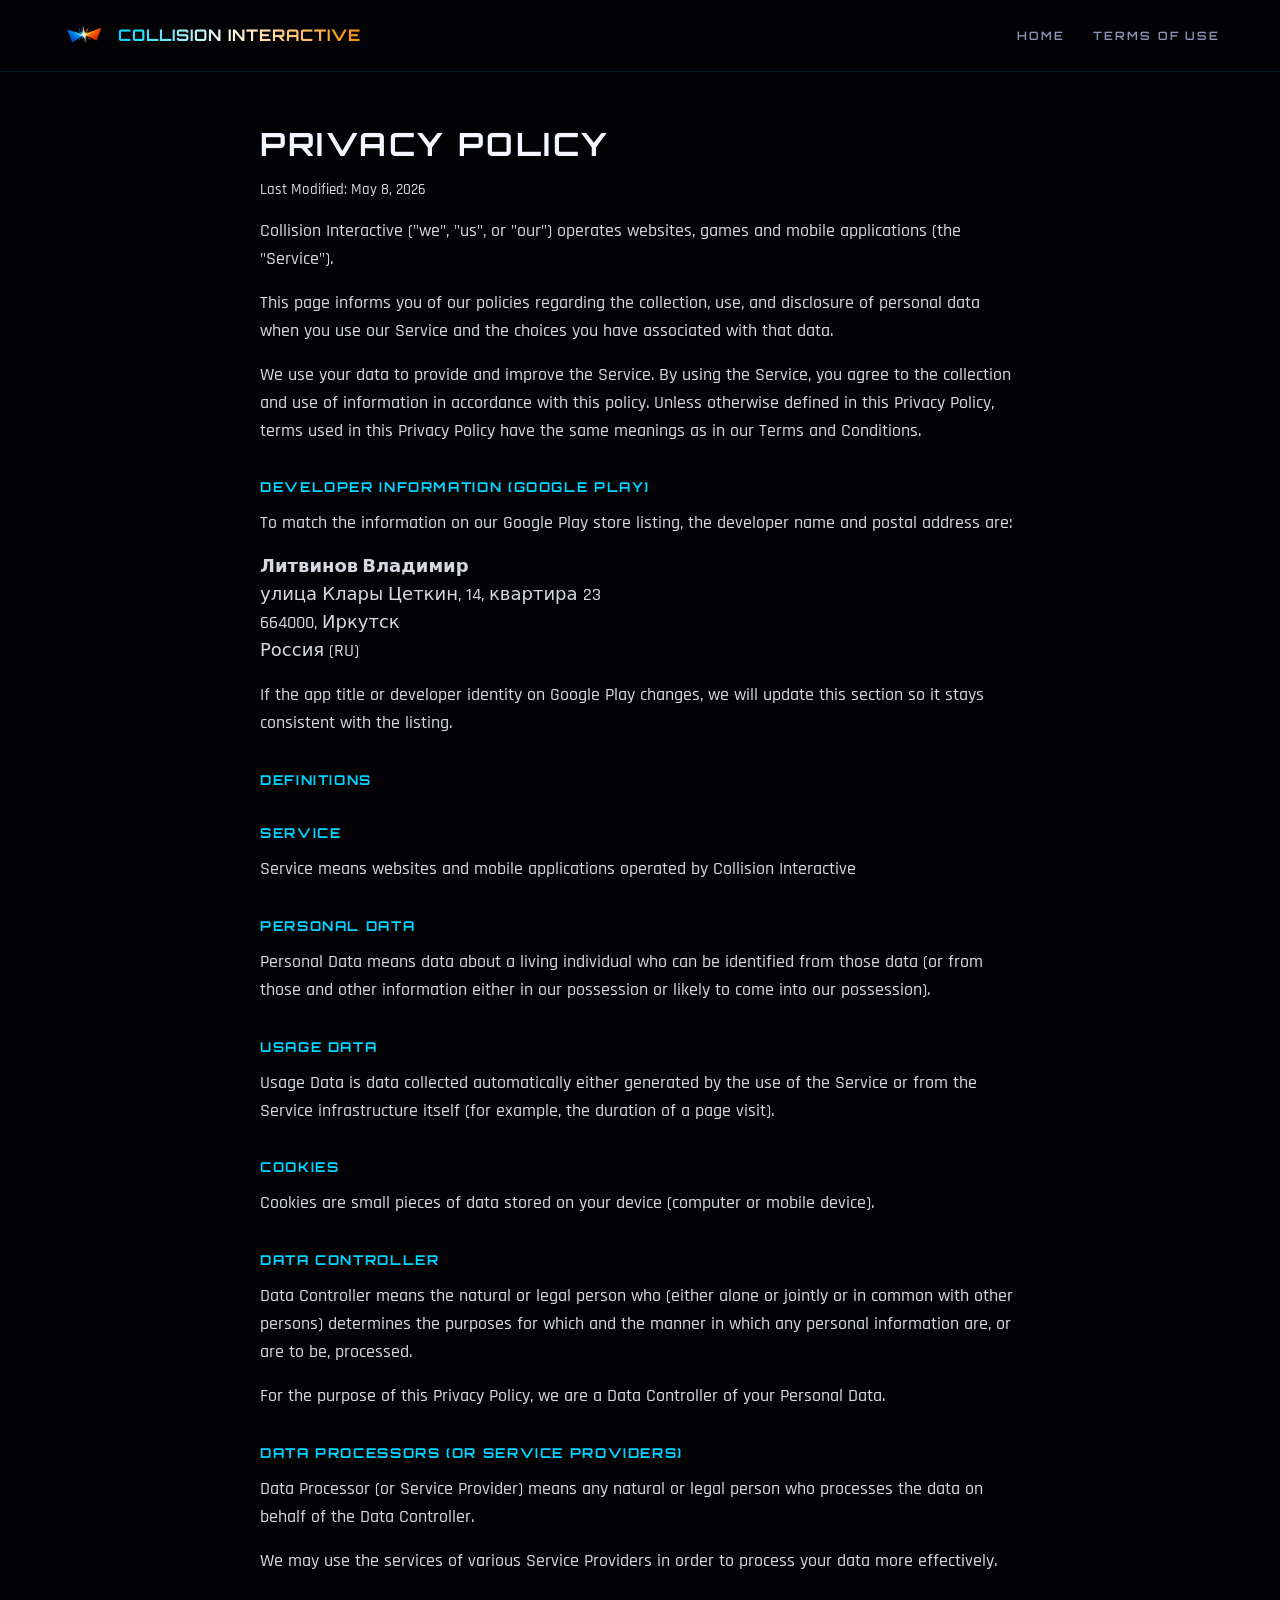
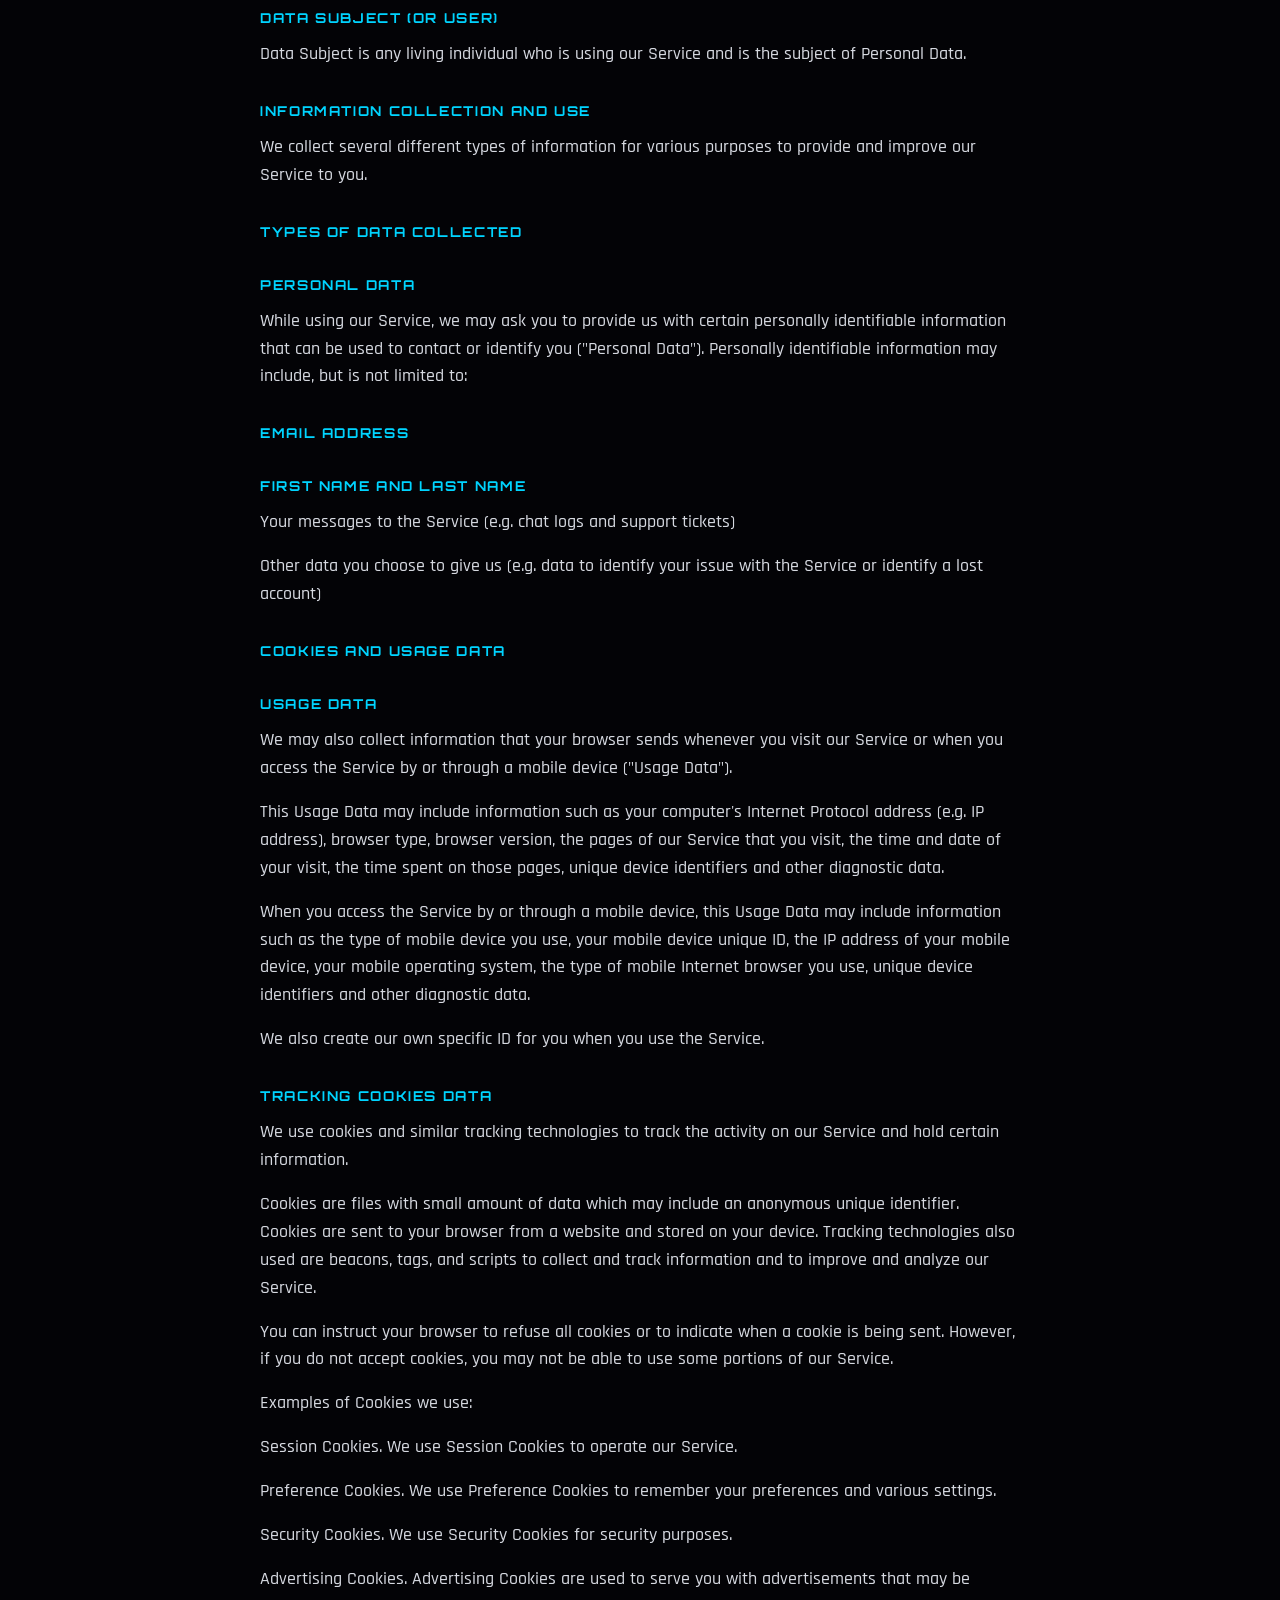
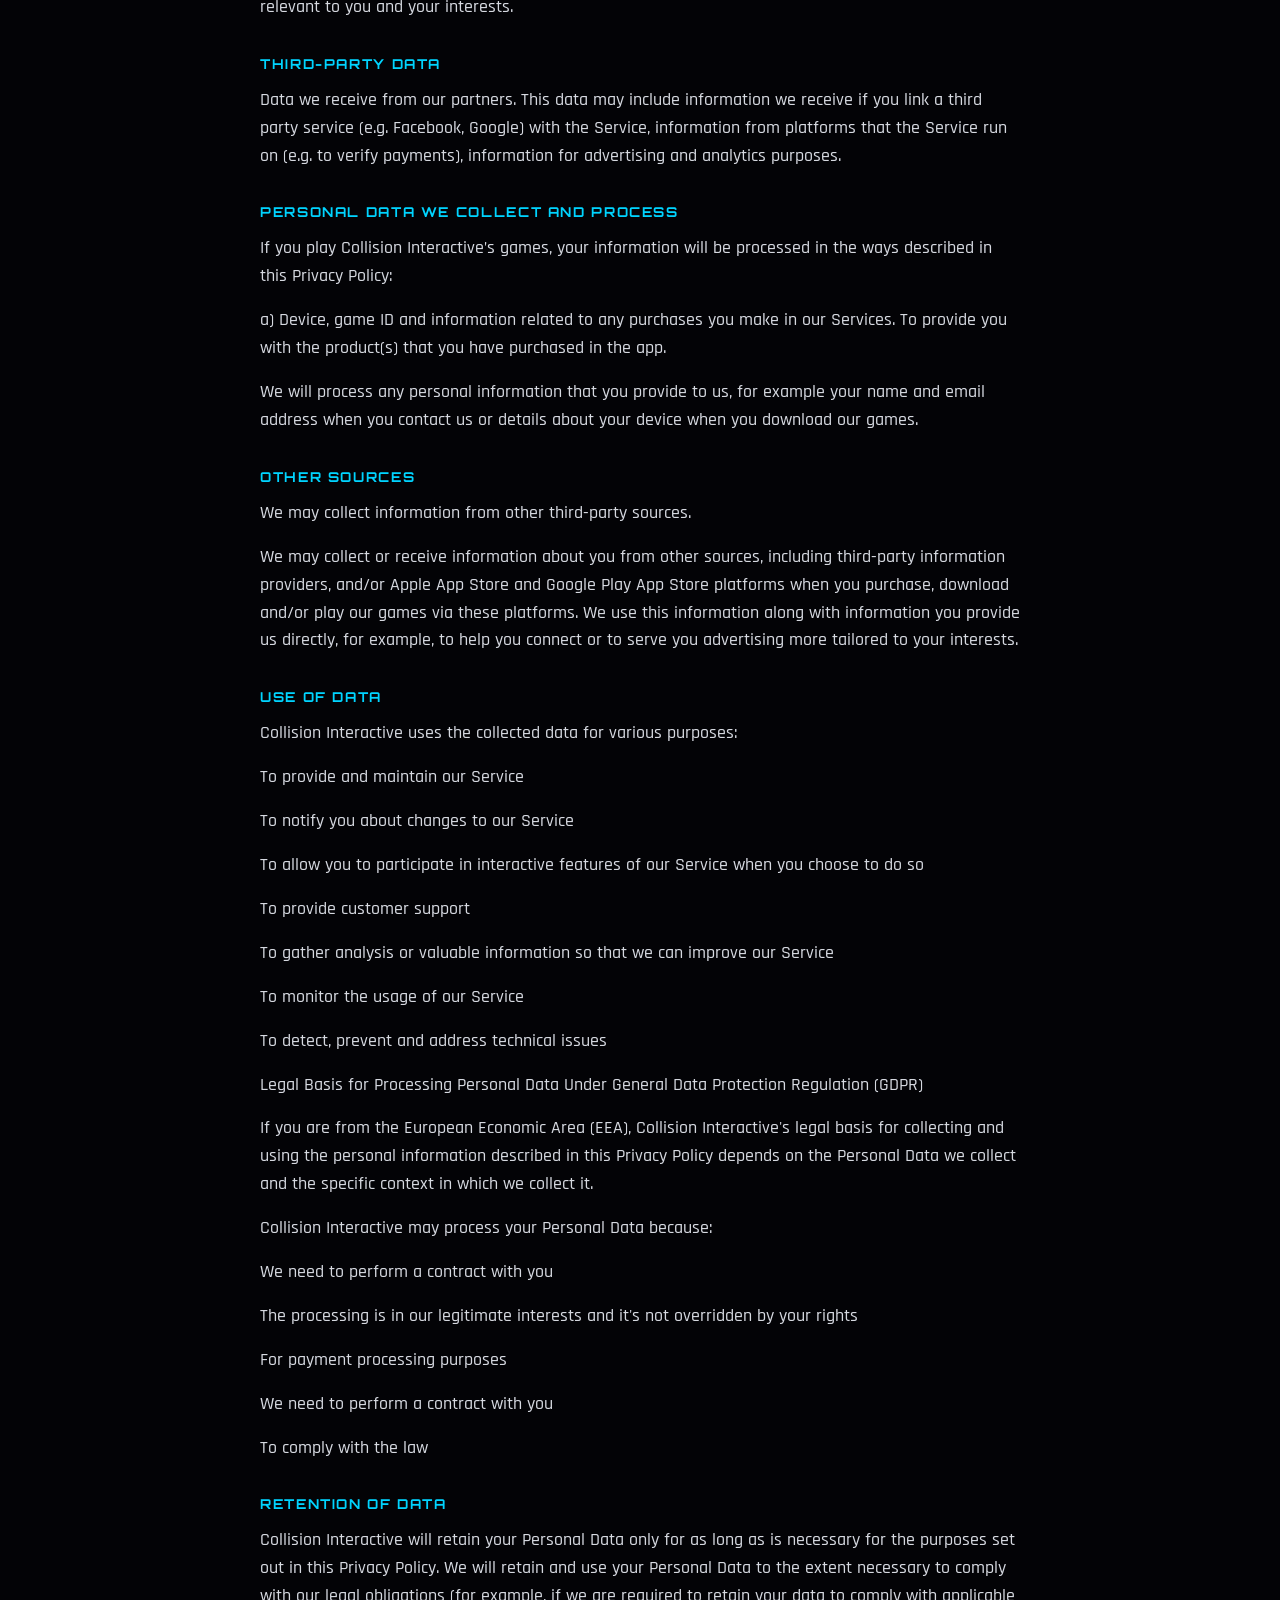
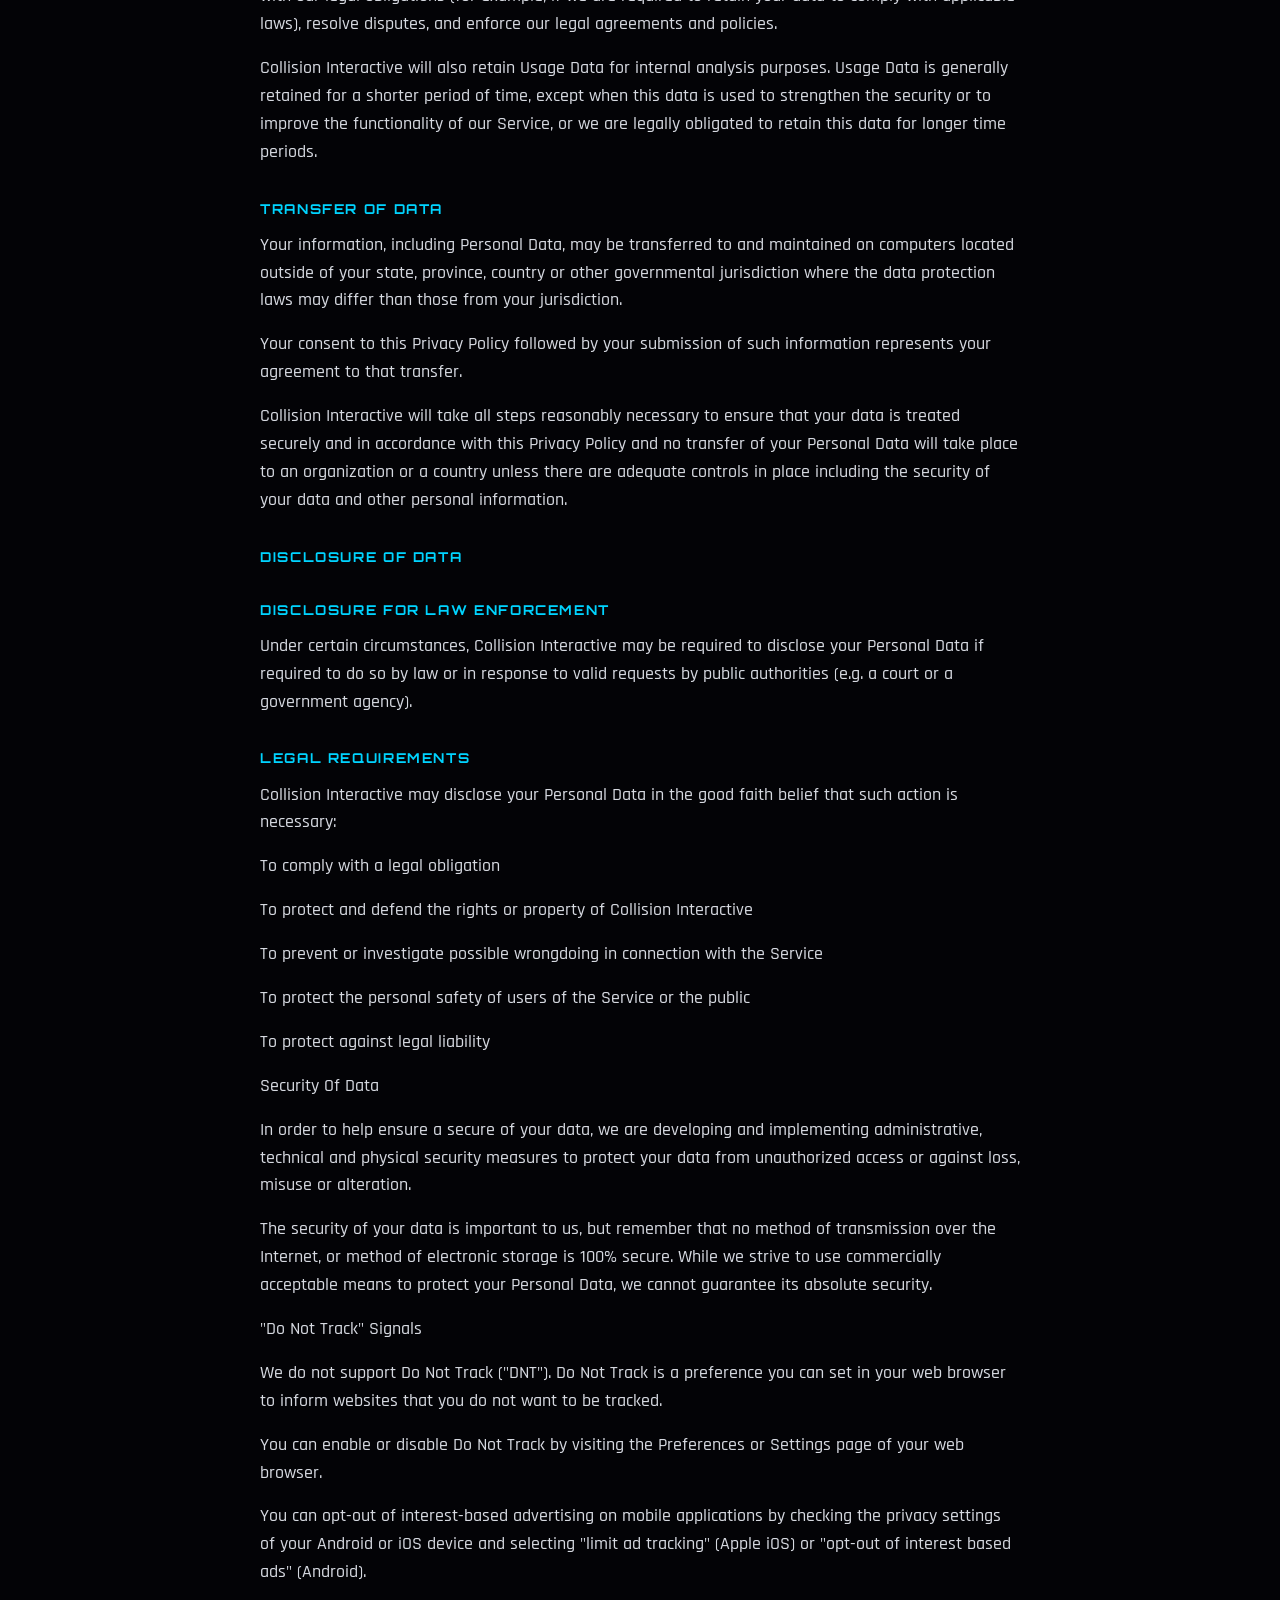
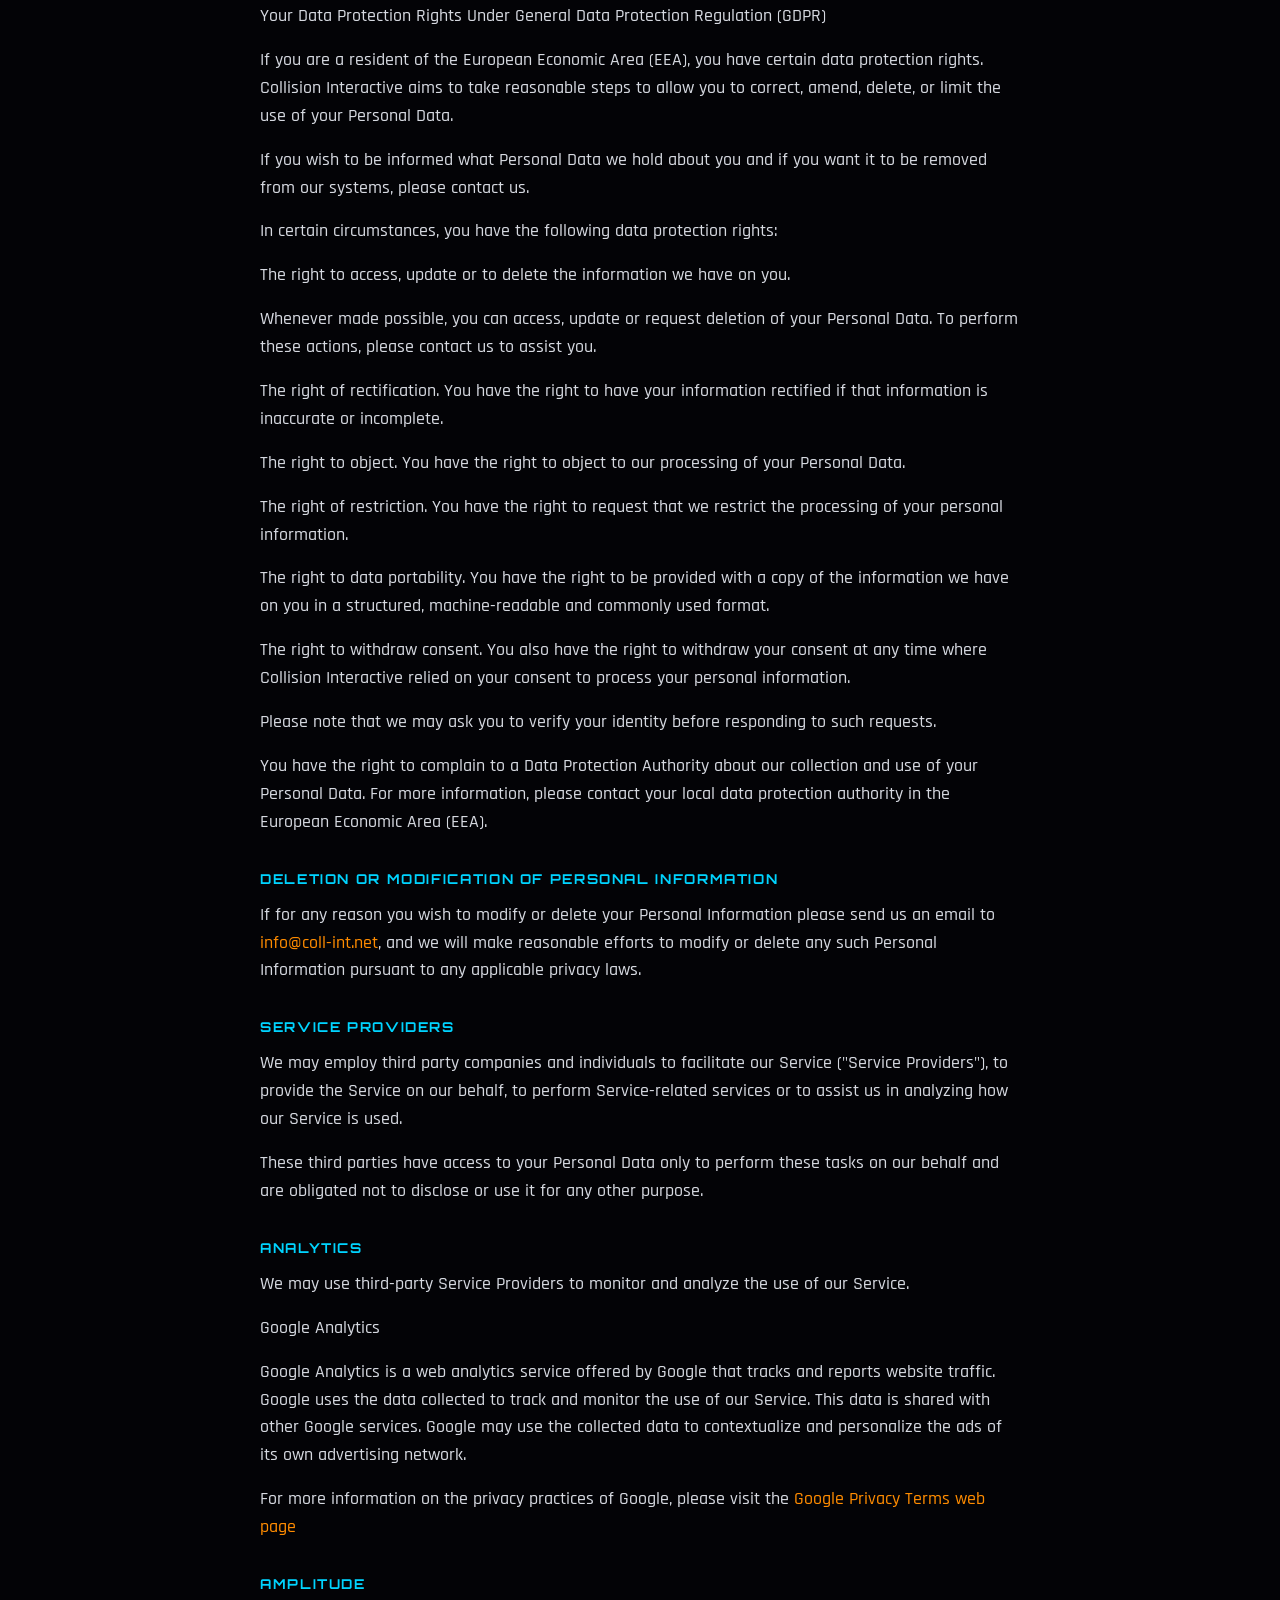
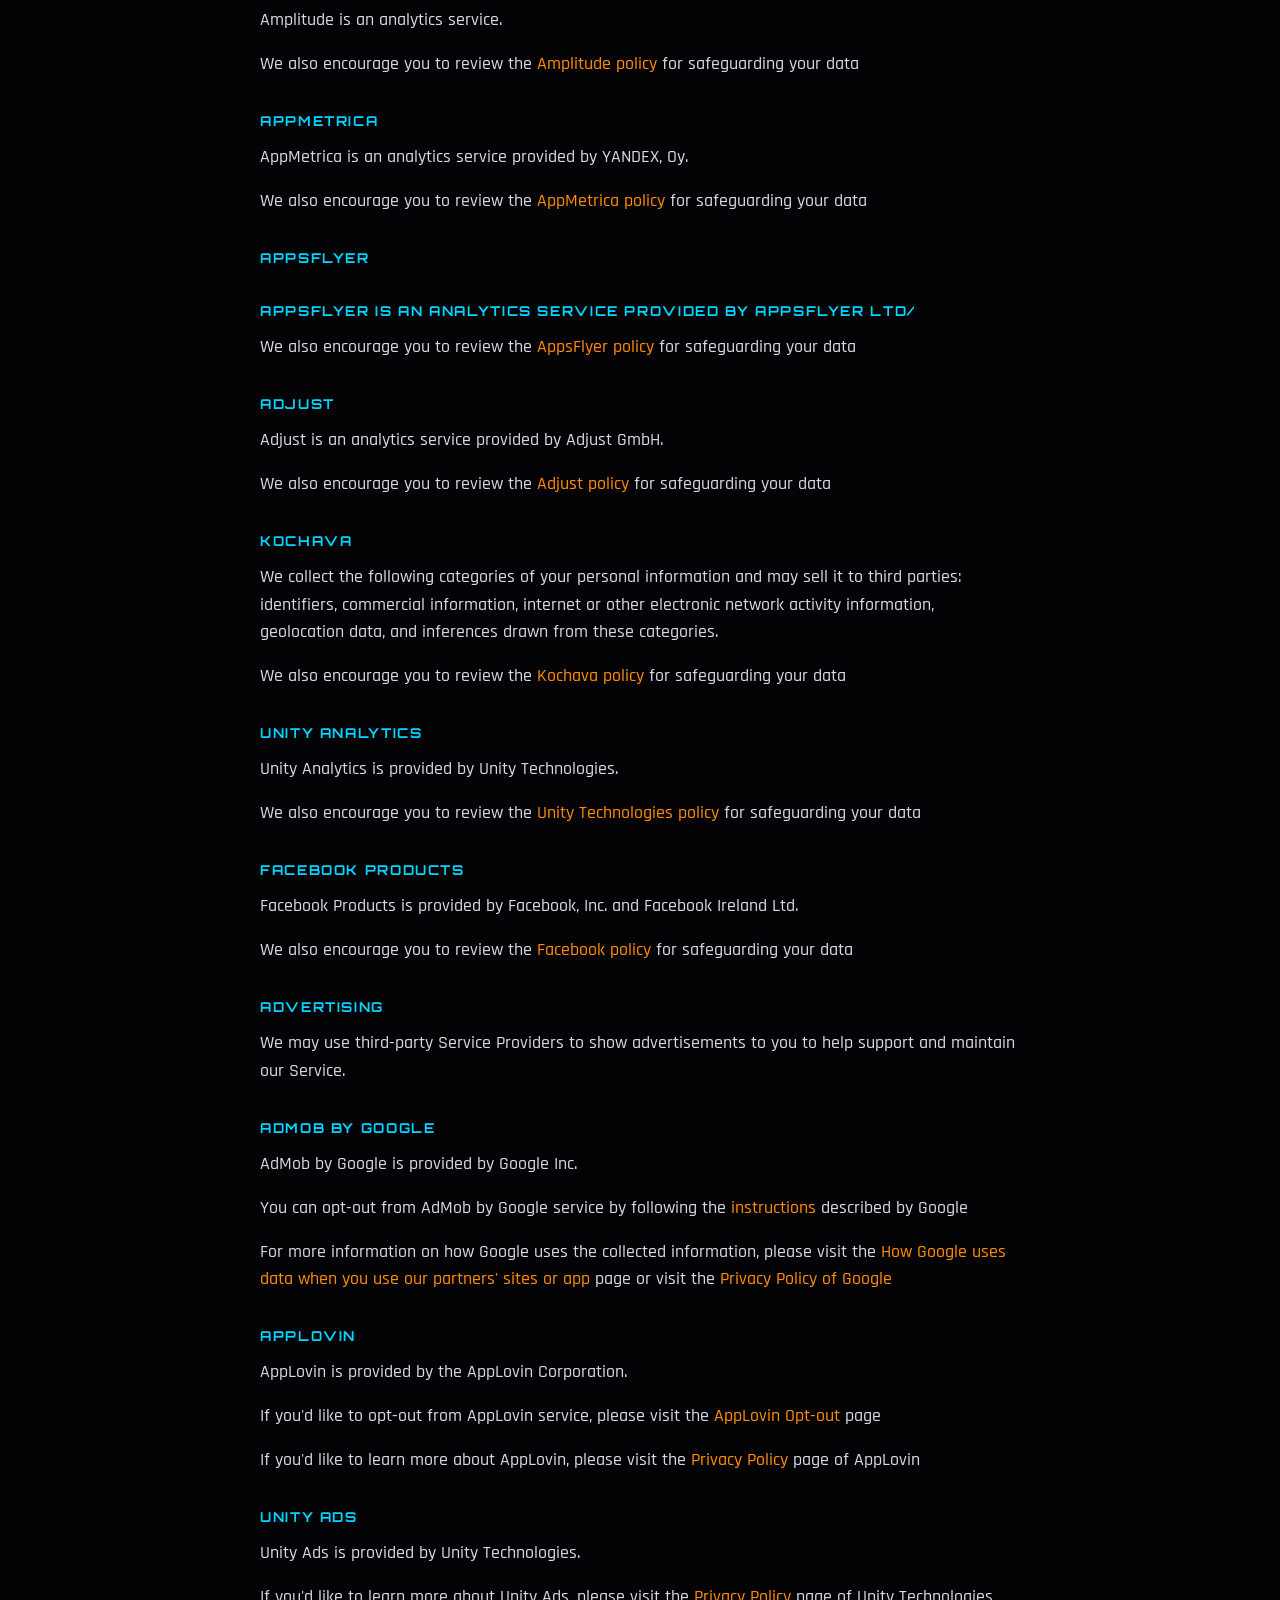
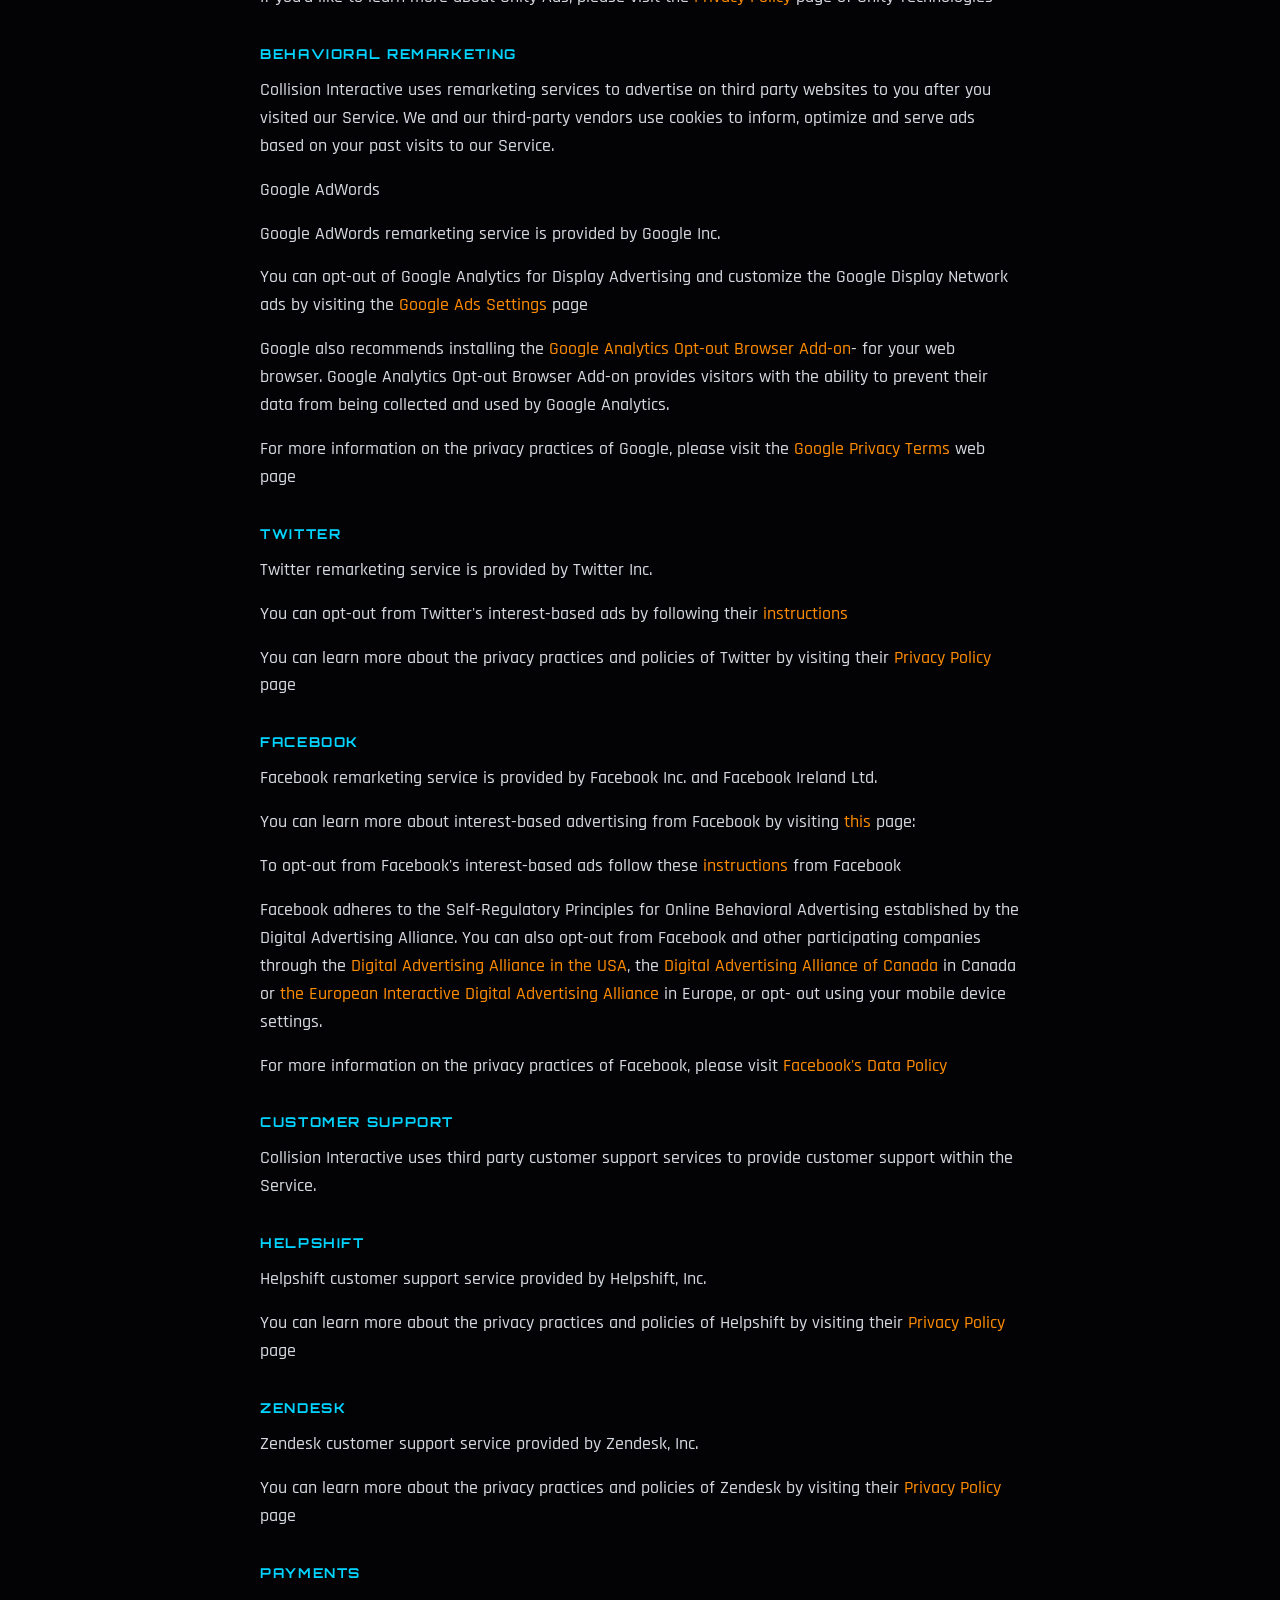
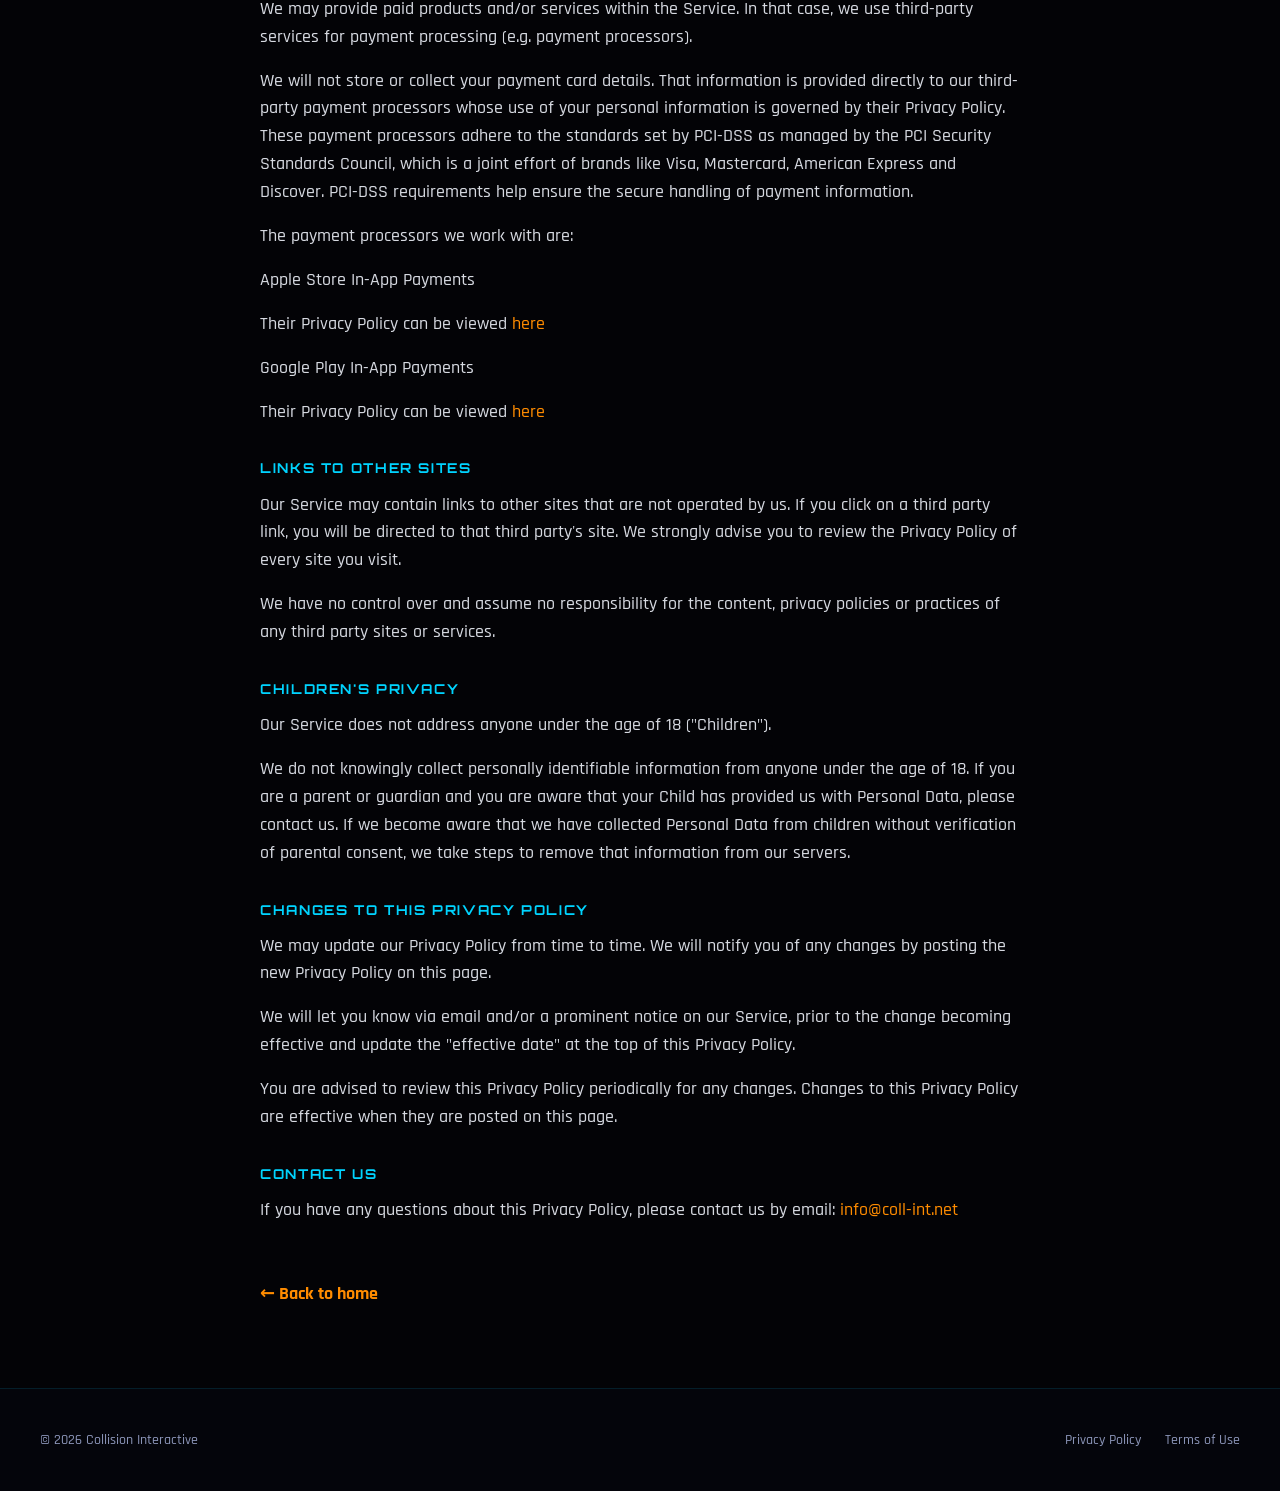
==== commit 6076d4ad: "Обновил privacy и terms" ====
--- a/privacy.html
+++ b/privacy.html
@@ -28,7 +28,7 @@
     <article class="legal-doc">
 <h1>Privacy Policy</h1>
 
-<p class="legal-meta">Last Modified: OCTOBER 29, 2024</p>
+<p class="legal-meta">Last Modified: May 8, 2026</p>
 
 <p>Collision Interactive (&quot;we&quot;, &quot;us&quot;, or &quot;our&quot;) operates websites, games and mobile applications (the &quot;Service&quot;).</p>
 
@@ -36,6 +36,17 @@
 
 <p>We use your data to provide and improve the Service. By using the Service, you agree to the collection and use of information in accordance with this policy. Unless otherwise defined in this Privacy Policy, terms used in this Privacy Policy have the same meanings as in our Terms and Conditions.</p>
 
+<h2>Developer information (Google Play)</h2>
+
+<p>To match the information on our Google Play store listing, the developer name and postal address are:</p>
+
+<p><strong>Литвинов Владимир</strong><br />
+улица Клары Цеткин, 14, квартира 23<br />
+664000, Иркутск<br />
+Россия (RU)</p>
+
+<p>If the app title or developer identity on Google Play changes, we will update this section so it stays consistent with the listing.</p>
+
 <h2>Definitions</h2>
 
 <h2>Service</h2>
@@ -135,12 +146,6 @@
 <p>We may collect information from other third-party sources.</p>
 
 <p>We may collect or receive information about you from other sources, including third-party information providers, and/or Apple App Store and Google Play App Store platforms when you purchase, download and/or play our games via these platforms. We use this information along with information you provide us directly, for example, to help you connect or to serve you advertising more tailored to your interests.</p>
-
-<h2>Bright Data Network</h2>
-
-<p>In return for some of the premium features of some Collision Interactive games, you may choose to be a peer on the Bright Data network. By doing so you agree to have read and accepted the <a href="https://bright-sdk.com/eula">Terms of Service of the Bright Data SDK SLA</a> and <a href="https://bright-sdk.com/privacy-policy">Bright Data’s Privacy Policy.</a></p>
-
-<p>You may opt out of the Bright Data network by going to settings menu in the game and disabling the “BrightData Web indexing” option.</p>
 
 <h2>Use of Data</h2>
 
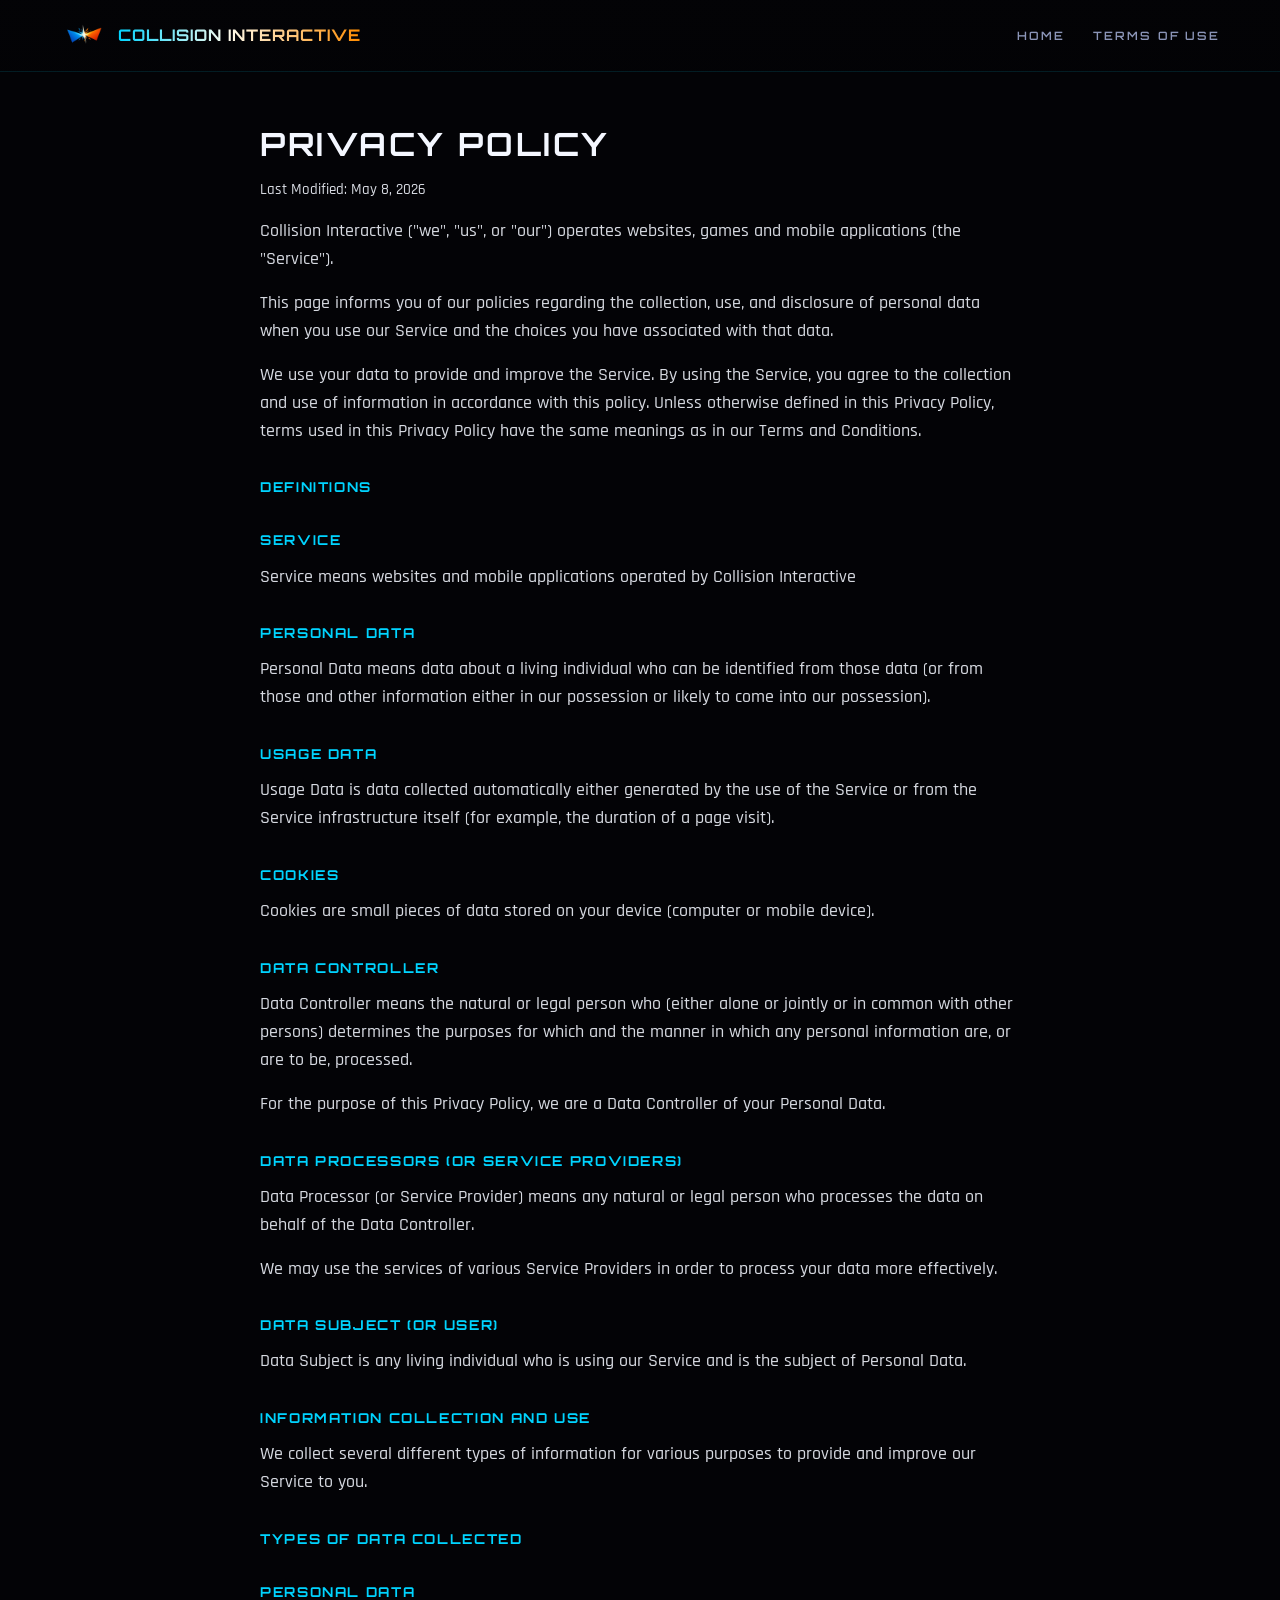
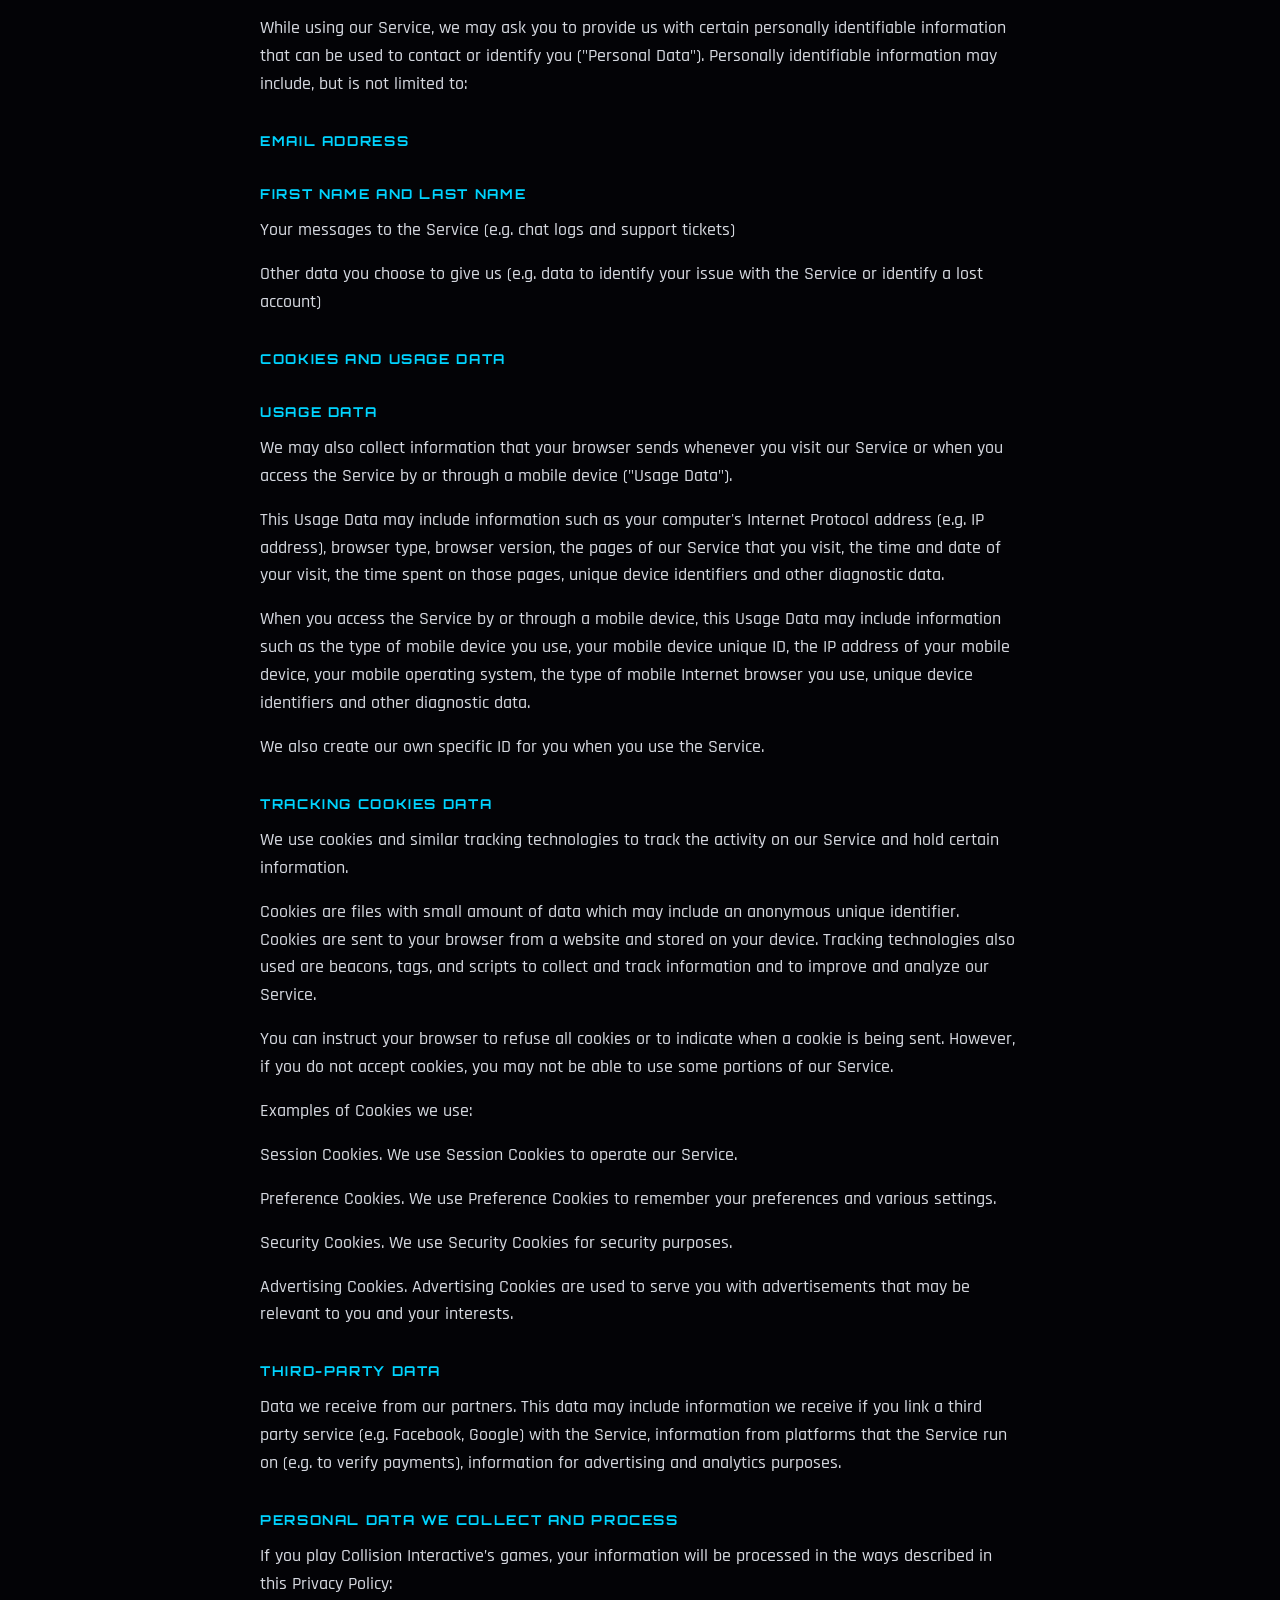
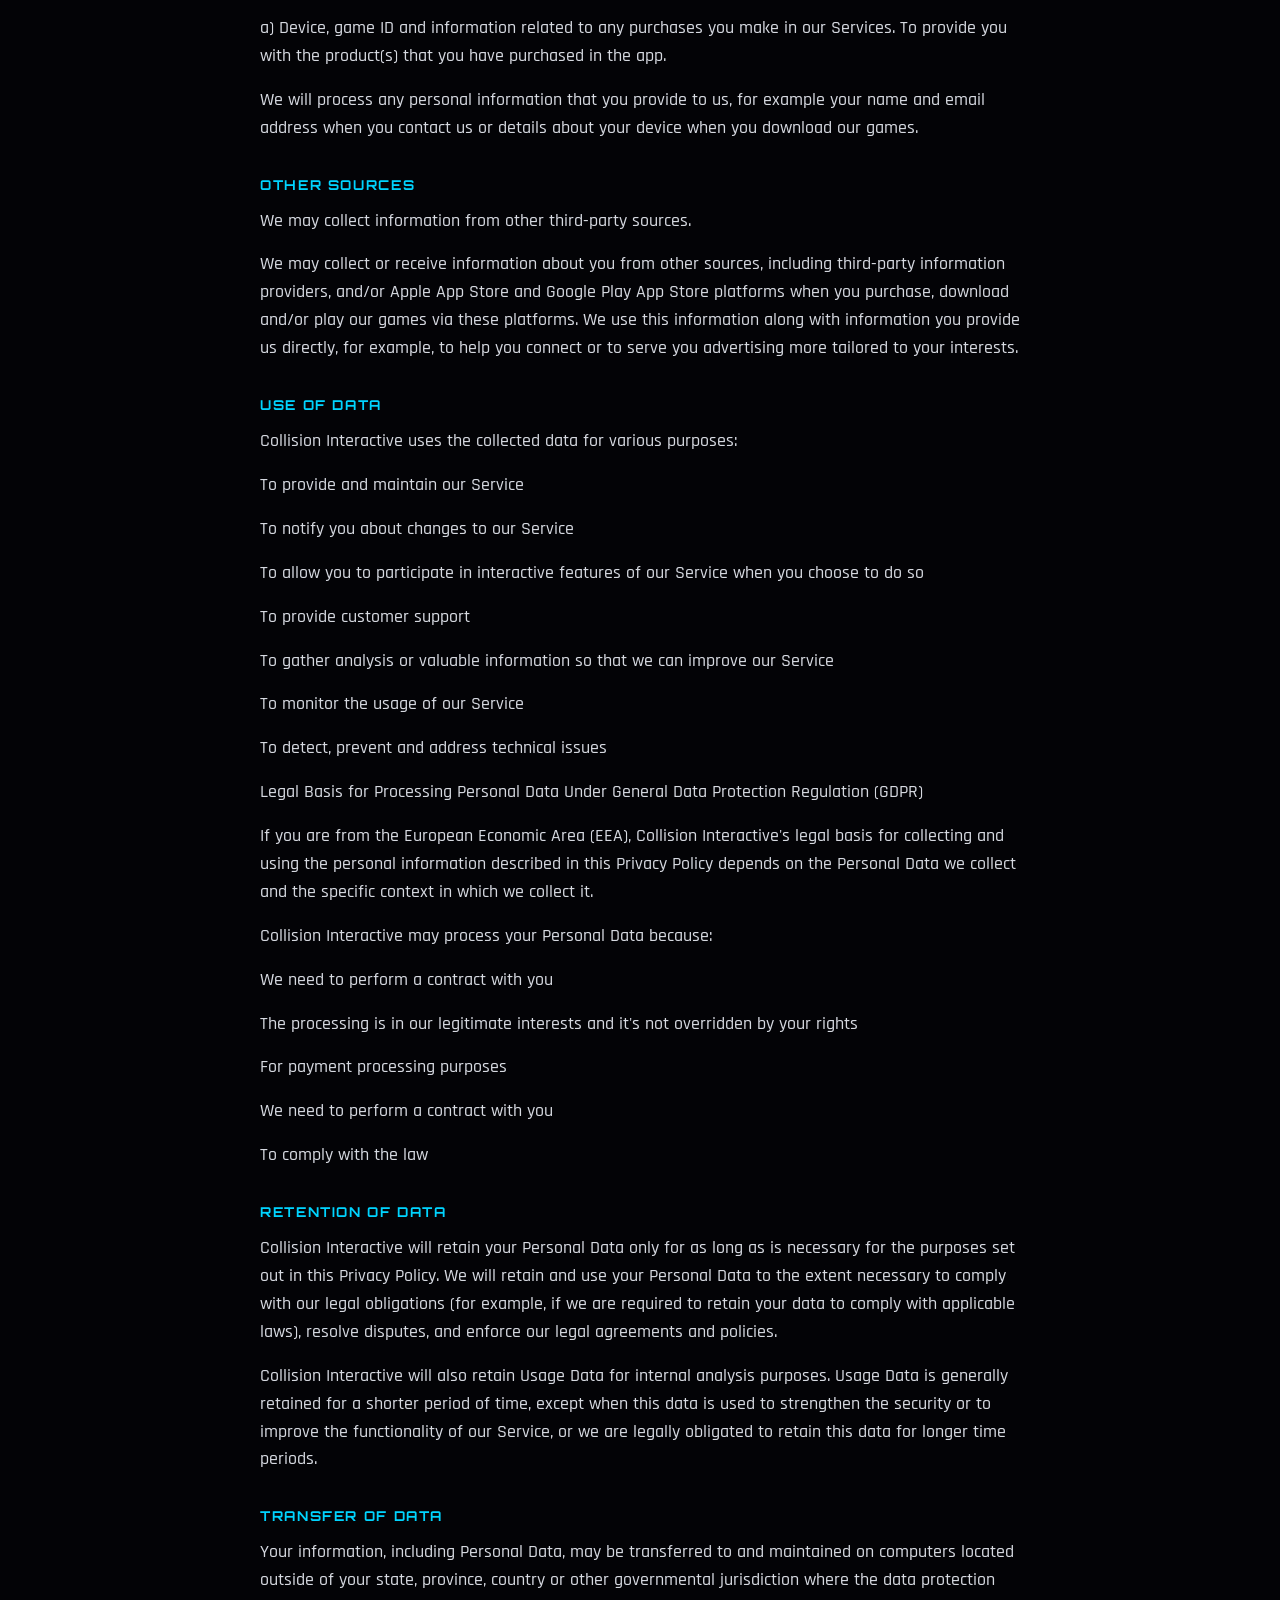
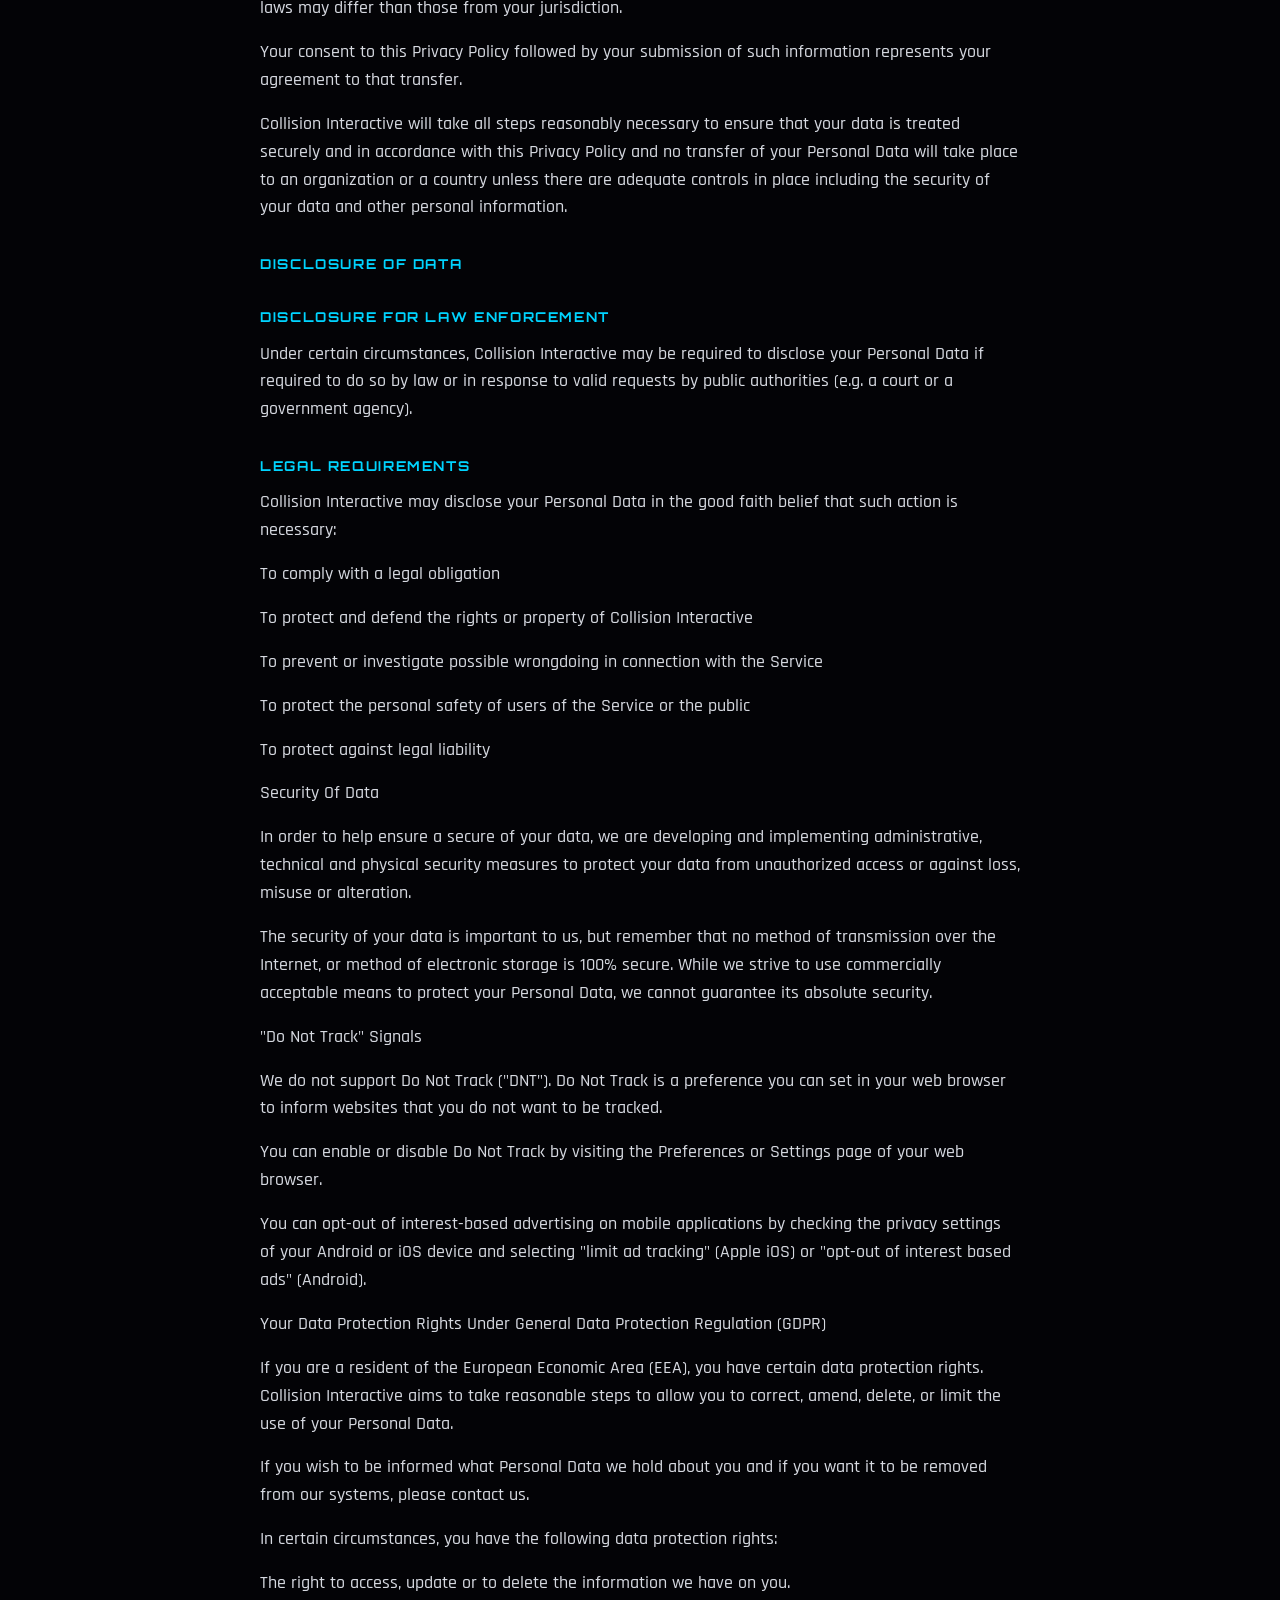
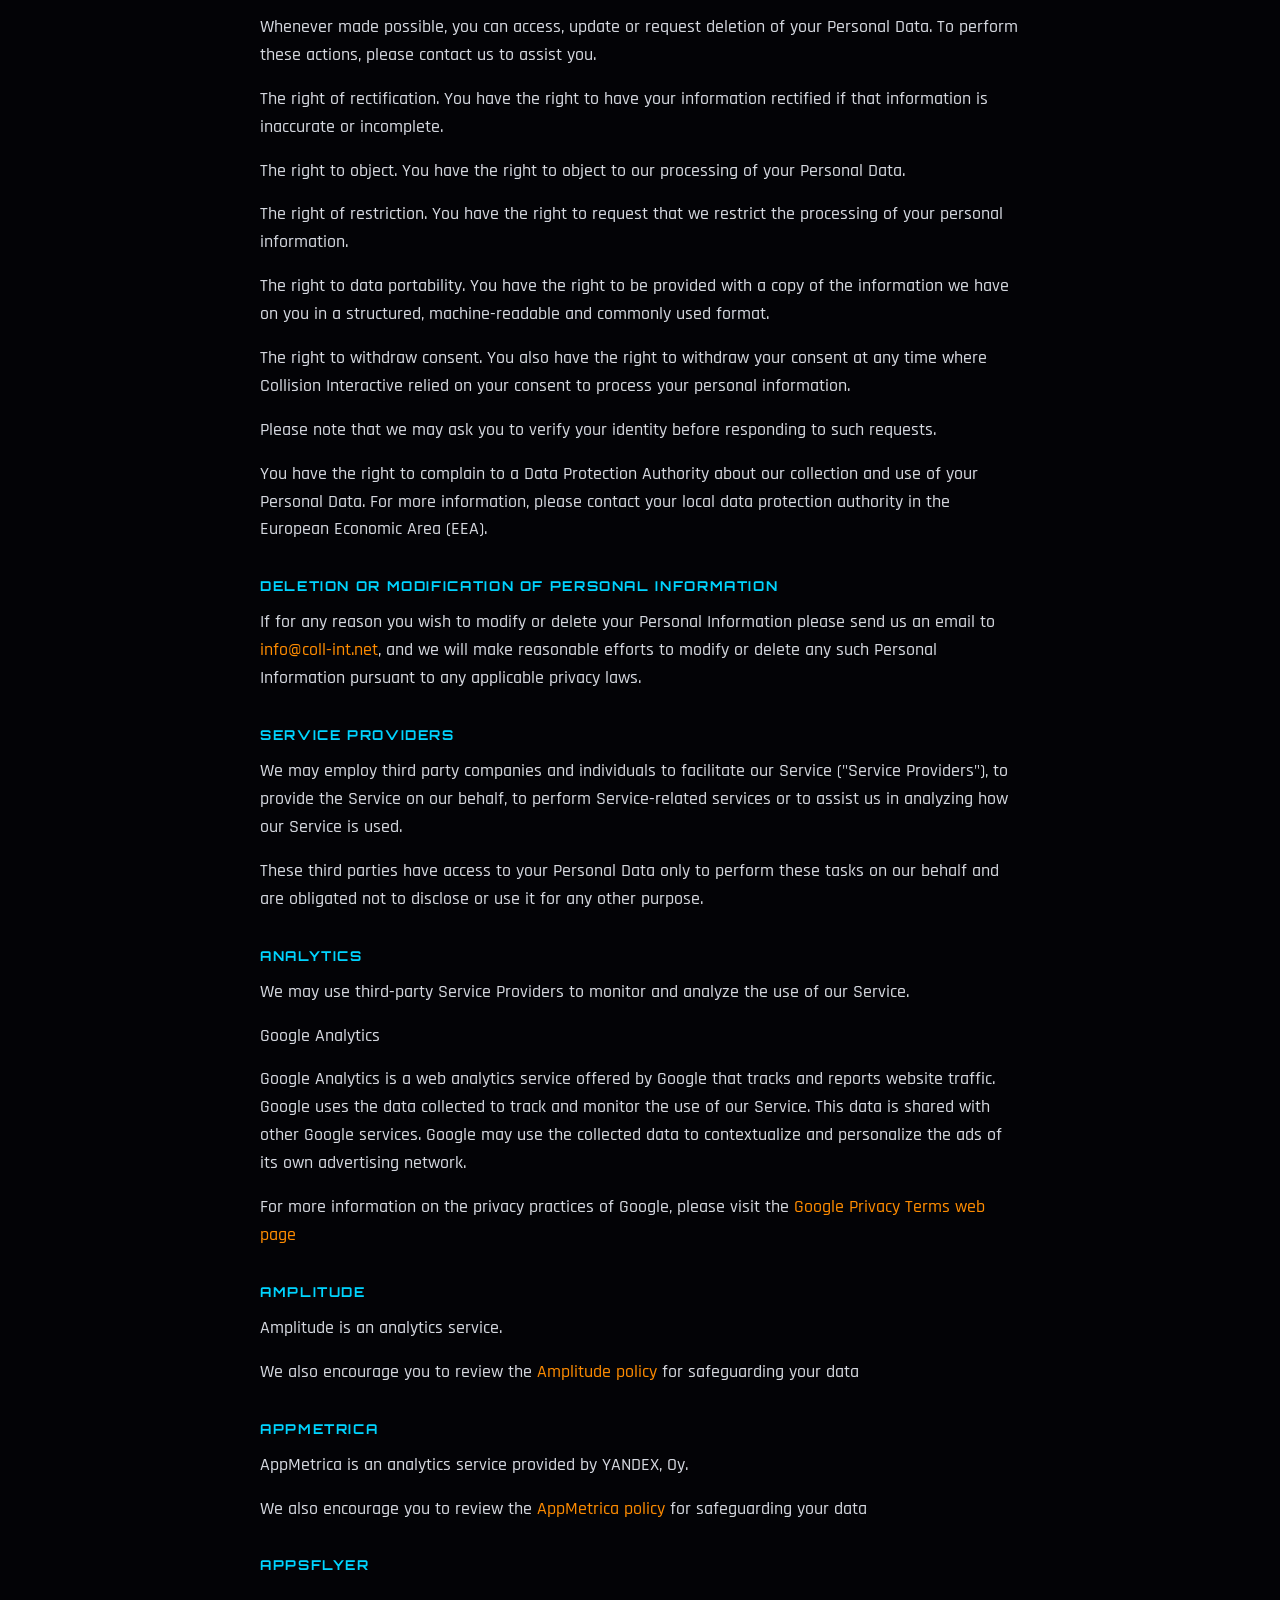
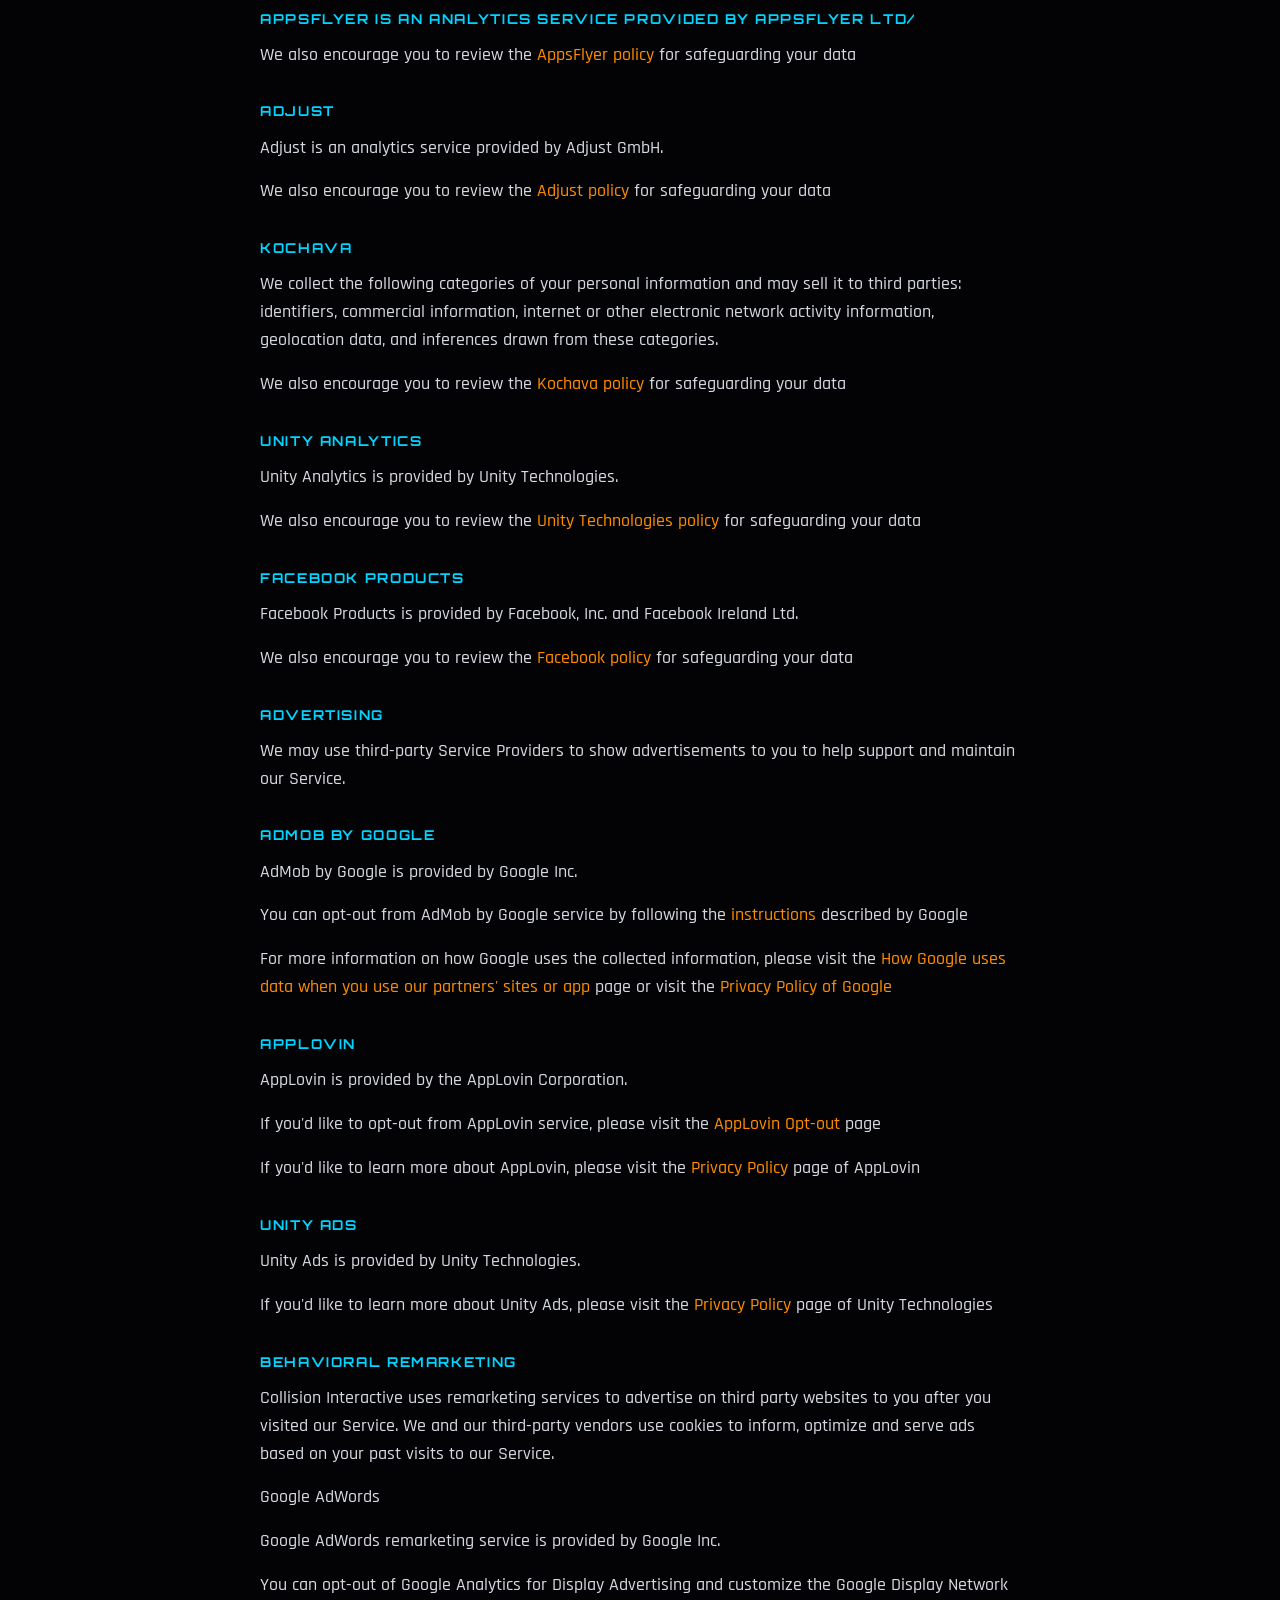
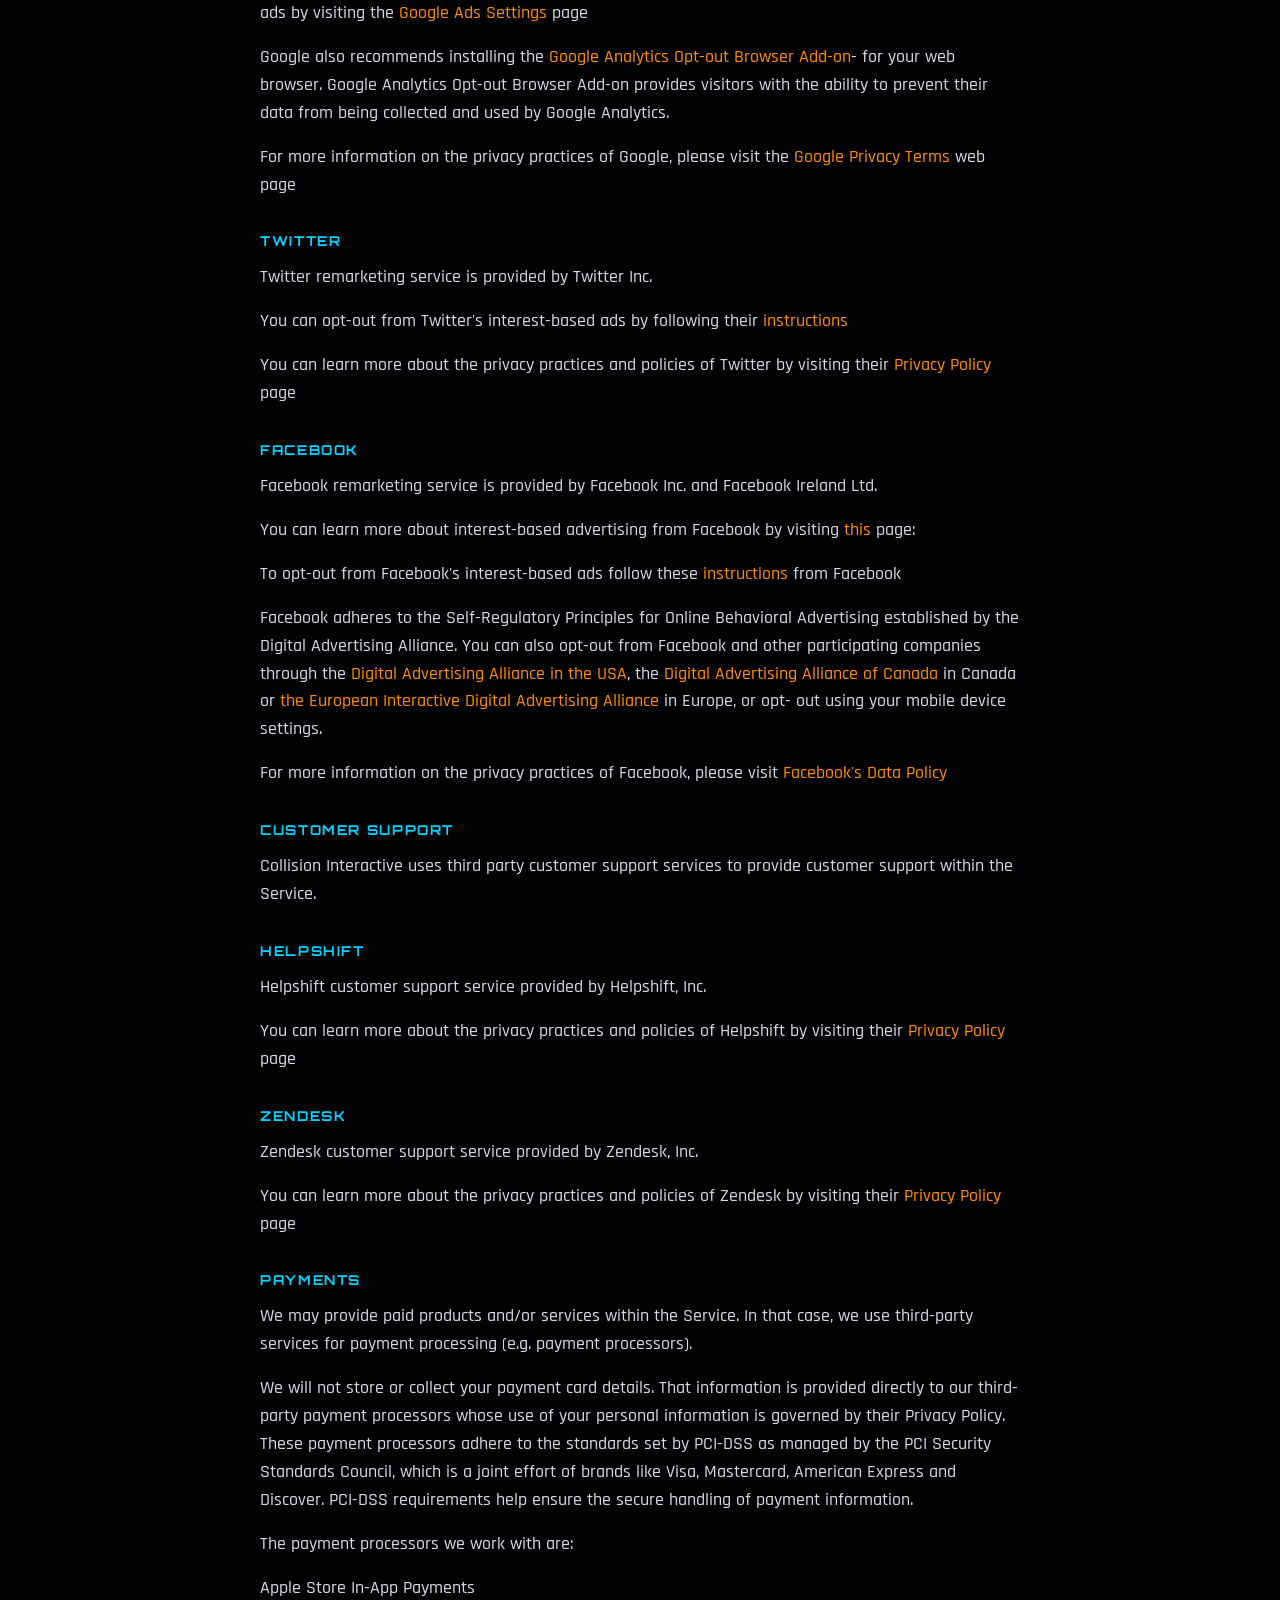
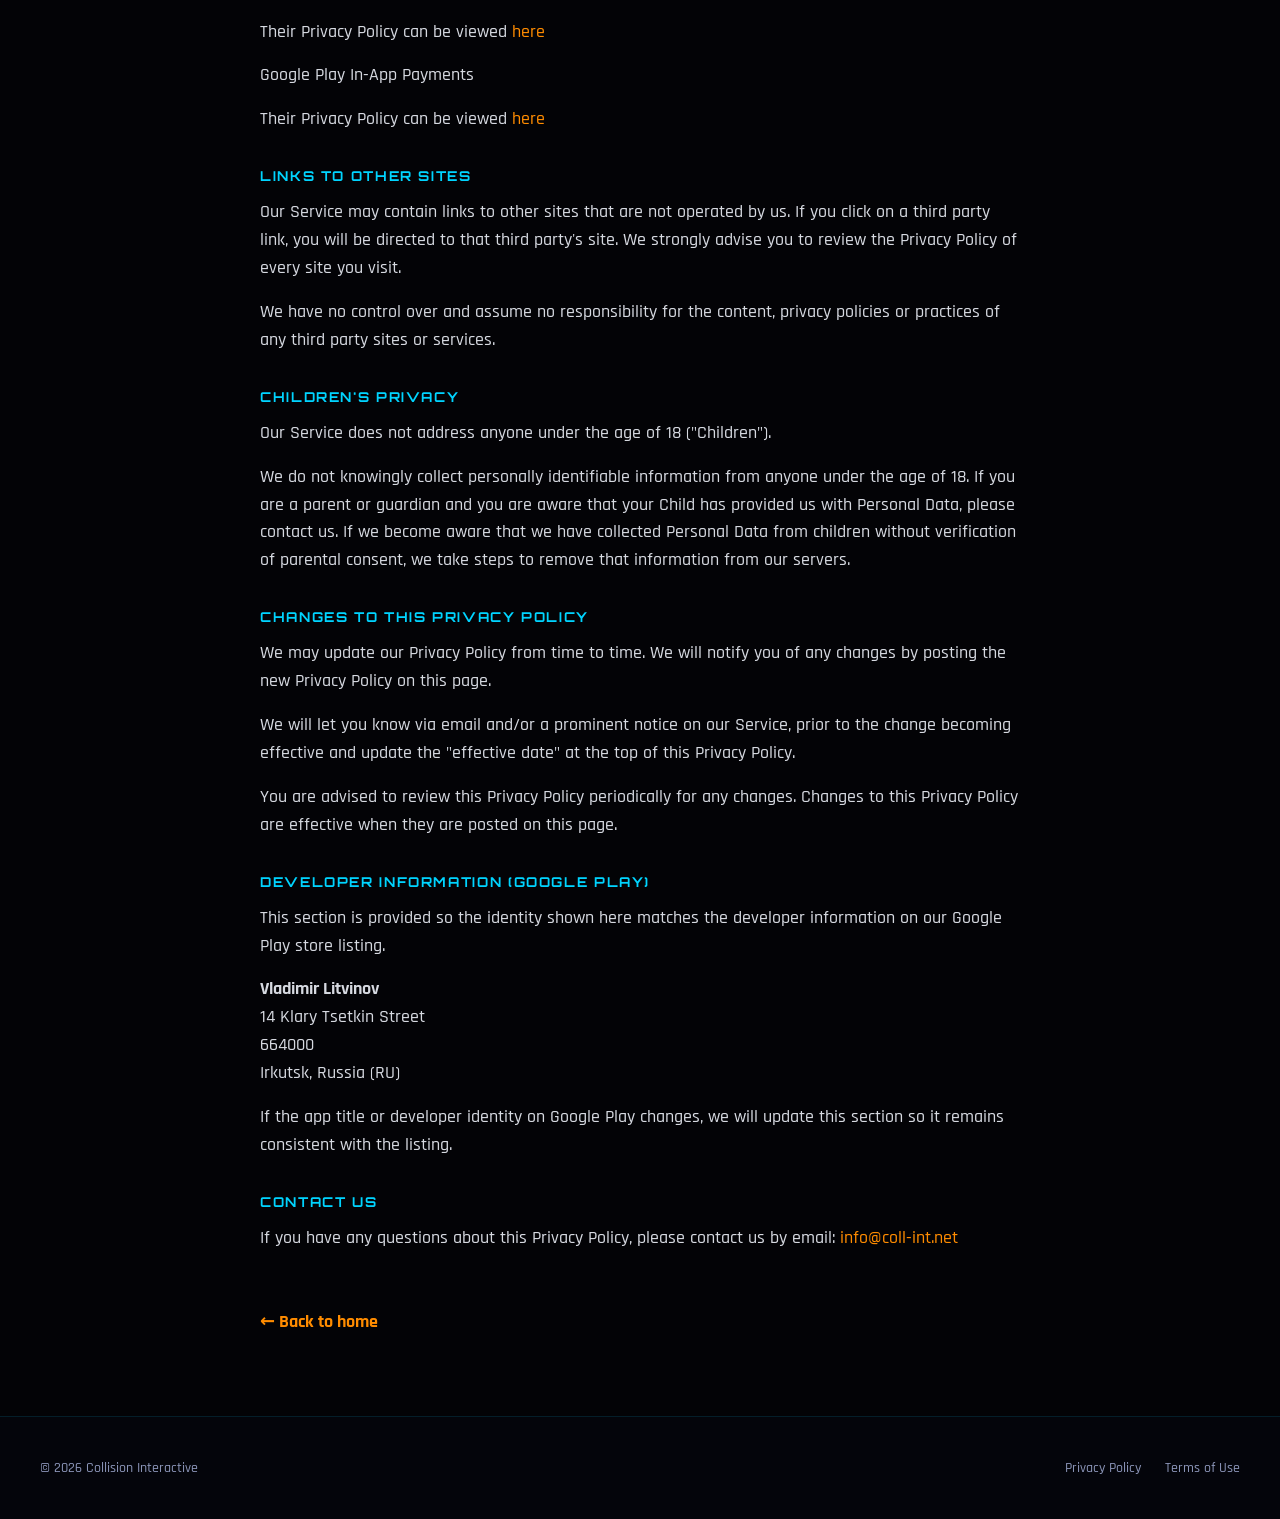
==== commit f3e87288: "Обновил данные" ====
--- a/privacy.html
+++ b/privacy.html
@@ -36,398 +36,398 @@
 
 <p>We use your data to provide and improve the Service. By using the Service, you agree to the collection and use of information in accordance with this policy. Unless otherwise defined in this Privacy Policy, terms used in this Privacy Policy have the same meanings as in our Terms and Conditions.</p>
 
+<h2>Definitions</h2>
+
+<h2>Service</h2>
+
+<p>Service means websites and mobile applications operated by Collision Interactive</p>
+
+<h2>Personal Data</h2>
+
+<p>Personal Data means data about a living individual who can be identified from those data (or from those and other information either in our possession or likely to come into our possession).</p>
+
+<h2>Usage Data</h2>
+
+<p>Usage Data is data collected automatically either generated by the use of the Service or from the Service infrastructure itself (for example, the duration of a page visit).</p>
+
+<h2>Cookies</h2>
+
+<p>Cookies are small pieces of data stored on your device (computer or mobile device).</p>
+
+<h2>Data Controller</h2>
+
+<p>Data Controller means the natural or legal person who (either alone or jointly or in common with other persons) determines the purposes for which and the manner in which any personal information are, or are to be, processed.</p>
+
+<p>For the purpose of this Privacy Policy, we are a Data Controller of your Personal Data.</p>
+
+<h2>Data Processors (or Service Providers)</h2>
+
+<p>Data Processor (or Service Provider) means any natural or legal person who processes the data on behalf of the Data Controller.</p>
+
+<p>We may use the services of various Service Providers in order to process your data more effectively.</p>
+
+<h2>Data Subject (or User)</h2>
+
+<p>Data Subject is any living individual who is using our Service and is the subject of Personal Data.</p>
+
+<h2>Information Collection And Use</h2>
+
+<p>We collect several different types of information for various purposes to provide and improve our Service to you.</p>
+
+<h2>Types of Data Collected</h2>
+
+<h2>Personal Data</h2>
+
+<p>While using our Service, we may ask you to provide us with certain personally identifiable information that can be used to contact or identify you (&quot;Personal Data&quot;). Personally identifiable information may include, but is not limited to:</p>
+
+<h2>Email address</h2>
+
+<h2>First name and last name</h2>
+
+<p>Your messages to the Service (e.g. chat logs and support tickets)</p>
+
+<p>Other data you choose to give us (e.g. data to identify your issue with the Service or identify a lost account)</p>
+
+<h2>Cookies and Usage Data</h2>
+
+<h2>Usage Data</h2>
+
+<p>We may also collect information that your browser sends whenever you visit our Service or when you access the Service by or through a mobile device (&quot;Usage Data&quot;).</p>
+
+<p>This Usage Data may include information such as your computer&#x27;s Internet Protocol address (e.g. IP address), browser type, browser version, the pages of our Service that you visit, the time and date of your visit, the time spent on those pages, unique device identifiers and other diagnostic data.</p>
+
+<p>When you access the Service by or through a mobile device, this Usage Data may include information such as the type of mobile device you use, your mobile device unique ID, the IP address of your mobile device, your mobile operating system, the type of mobile Internet browser you use, unique device identifiers and other diagnostic data.</p>
+
+<p>We also create our own specific ID for you when you use the Service.</p>
+
+<h2>Tracking Cookies Data</h2>
+
+<p>We use cookies and similar tracking technologies to track the activity on our Service and hold certain information.</p>
+
+<p>Cookies are files with small amount of data which may include an anonymous unique identifier. Cookies are sent to your browser from a website and stored on your device. Tracking technologies also used are beacons, tags, and scripts to collect and track information and to improve and analyze our Service.</p>
+
+<p>You can instruct your browser to refuse all cookies or to indicate when a cookie is being sent. However, if you do not accept cookies, you may not be able to use some portions of our Service.</p>
+
+<p>Examples of Cookies we use:</p>
+
+<p>Session Cookies. We use Session Cookies to operate our Service.</p>
+
+<p>Preference Cookies. We use Preference Cookies to remember your preferences and various settings.</p>
+
+<p>Security Cookies. We use Security Cookies for security purposes.</p>
+
+<p>Advertising Cookies. Advertising Cookies are used to serve you with advertisements that may be relevant to you and your interests.</p>
+
+<h2>Third-Party Data</h2>
+
+<p>Data we receive from our partners. This data may include information we receive if you link a third party service (e.g. Facebook, Google) with the Service, information from platforms that the Service run on (e.g. to verify payments), information for advertising and analytics purposes.</p>
+
+<h2>Personal Data We Collect and Process</h2>
+
+<p>If you play Collision Interactive’s games, your information will be processed in the ways described in this Privacy Policy:</p>
+
+<p>a) Device, game ID and information related to any purchases you make in our Services. To provide you with the product(s) that you have purchased in the app.</p>
+
+<p>We will process any personal information that you provide to us, for example your name and email address when you contact us or details about your device when you download our games.</p>
+
+<h2>Other Sources</h2>
+
+<p>We may collect information from other third-party sources.</p>
+
+<p>We may collect or receive information about you from other sources, including third-party information providers, and/or Apple App Store and Google Play App Store platforms when you purchase, download and/or play our games via these platforms. We use this information along with information you provide us directly, for example, to help you connect or to serve you advertising more tailored to your interests.</p>
+
+<h2>Use of Data</h2>
+
+<p>Collision Interactive uses the collected data for various purposes:</p>
+
+<p>To provide and maintain our Service</p>
+
+<p>To notify you about changes to our Service</p>
+
+<p>To allow you to participate in interactive features of our Service when you choose to do so</p>
+
+<p>To provide customer support</p>
+
+<p>To gather analysis or valuable information so that we can improve our Service</p>
+
+<p>To monitor the usage of our Service</p>
+
+<p>To detect, prevent and address technical issues</p>
+
+<p>Legal Basis for Processing Personal Data Under General Data Protection Regulation (GDPR)</p>
+
+<p>If you are from the European Economic Area (EEA), Collision Interactive&#x27;s legal basis for collecting and using the personal information described in this Privacy Policy depends on the Personal Data we collect and the specific context in which we collect it.</p>
+
+<p>Collision Interactive may process your Personal Data because:</p>
+
+<p>We need to perform a contract with you</p>
+
+<p>The processing is in our legitimate interests and it&#x27;s not overridden by your rights</p>
+
+<p>For payment processing purposes</p>
+
+<p>We need to perform a contract with you</p>
+
+<p>To comply with the law</p>
+
+<h2>Retention of Data</h2>
+
+<p>Collision Interactive will retain your Personal Data only for as long as is necessary for the purposes set out in this Privacy Policy. We will retain and use your Personal Data to the extent necessary to comply with our legal obligations (for example, if we are required to retain your data to comply with applicable laws), resolve disputes, and enforce our legal agreements and policies.</p>
+
+<p>Collision Interactive will also retain Usage Data for internal analysis purposes. Usage Data is generally retained for a shorter period of time, except when this data is used to strengthen the security or to improve the functionality of our Service, or we are legally obligated to retain this data for longer time periods.</p>
+
+<h2>Transfer Of Data</h2>
+
+<p>Your information, including Personal Data, may be transferred to and maintained on computers located outside of your state, province, country or other governmental jurisdiction where the data protection laws may differ than those from your jurisdiction.</p>
+
+<p>Your consent to this Privacy Policy followed by your submission of such information represents your agreement to that transfer.</p>
+
+<p>Collision Interactive will take all steps reasonably necessary to ensure that your data is treated securely and in accordance with this Privacy Policy and no transfer of your Personal Data will take place to an organization or a country unless there are adequate controls in place including the security of your data and other personal information.</p>
+
+<h2>Disclosure Of Data</h2>
+
+<h2>Disclosure for Law Enforcement</h2>
+
+<p>Under certain circumstances, Collision Interactive may be required to disclose your Personal Data if required to do so by law or in response to valid requests by public authorities (e.g. a court or a government agency).</p>
+
+<h2>Legal Requirements</h2>
+
+<p>Collision Interactive may disclose your Personal Data in the good faith belief that such action is necessary:</p>
+
+<p>To comply with a legal obligation</p>
+
+<p>To protect and defend the rights or property of Collision Interactive</p>
+
+<p>To prevent or investigate possible wrongdoing in connection with the Service</p>
+
+<p>To protect the personal safety of users of the Service or the public</p>
+
+<p>To protect against legal liability</p>
+
+<p>Security Of Data</p>
+
+<p>In order to help ensure a secure of your data, we are developing and implementing administrative, technical and physical security measures to protect your data from unauthorized access or against loss, misuse or alteration.</p>
+
+<p>The security of your data is important to us, but remember that no method of transmission over the Internet, or method of electronic storage is 100% secure. While we strive to use commercially acceptable means to protect your Personal Data, we cannot guarantee its absolute security.</p>
+
+<p>&quot;Do Not Track&quot; Signals</p>
+
+<p>We do not support Do Not Track (&quot;DNT&quot;). Do Not Track is a preference you can set in your web browser to inform websites that you do not want to be tracked.</p>
+
+<p>You can enable or disable Do Not Track by visiting the Preferences or Settings page of your web browser.</p>
+
+<p>You can opt-out of interest-based advertising on mobile applications by checking the privacy settings of your Android or iOS device and selecting &quot;limit ad tracking&quot; (Apple iOS) or &quot;opt-out of interest based ads&quot; (Android).</p>
+
+<p>Your Data Protection Rights Under General Data Protection Regulation (GDPR)</p>
+
+<p>If you are a resident of the European Economic Area (EEA), you have certain data protection rights. Collision Interactive aims to take reasonable steps to allow you to correct, amend, delete, or limit the use of your Personal Data.</p>
+
+<p>If you wish to be informed what Personal Data we hold about you and if you want it to be removed from our systems, please contact us.</p>
+
+<p>In certain circumstances, you have the following data protection rights:</p>
+
+<p>The right to access, update or to delete the information we have on you.</p>
+
+<p>Whenever made possible, you can access, update or request deletion of your Personal Data. To perform these actions, please contact us to assist you.</p>
+
+<p>The right of rectification. You have the right to have your information rectified if that information is inaccurate or incomplete.</p>
+
+<p>The right to object. You have the right to object to our processing of your Personal Data.</p>
+
+<p>The right of restriction. You have the right to request that we restrict the processing of your personal information.</p>
+
+<p>The right to data portability. You have the right to be provided with a copy of the information we have on you in a structured, machine-readable and commonly used format.</p>
+
+<p>The right to withdraw consent. You also have the right to withdraw your consent at any time where Collision Interactive relied on your consent to process your personal information.</p>
+
+<p>Please note that we may ask you to verify your identity before responding to such requests.</p>
+
+<p>You have the right to complain to a Data Protection Authority about our collection and use of your Personal Data. For more information, please contact your local data protection authority in the European Economic Area (EEA).</p>
+
+<h2>Deletion or Modification of Personal Information</h2>
+
+<p>If for any reason you wish to modify or delete your Personal Information please send us an email to <a href="mailto:info@coll-int.net">info@coll-int.net</a>, and we will make reasonable efforts to modify or delete any such Personal Information pursuant to any applicable privacy laws.</p>
+
+<h2>Service Providers</h2>
+
+<p>We may employ third party companies and individuals to facilitate our Service (&quot;Service Providers&quot;), to provide the Service on our behalf, to perform Service-related services or to assist us in analyzing how our Service is used.</p>
+
+<p>These third parties have access to your Personal Data only to perform these tasks on our behalf and are obligated not to disclose or use it for any other purpose.</p>
+
+<h2>Analytics</h2>
+
+<p>We may use third-party Service Providers to monitor and analyze the use of our Service.</p>
+
+<p>Google Analytics</p>
+
+<p>Google Analytics is a web analytics service offered by Google that tracks and reports website traffic. Google uses the data collected to track and monitor the use of our Service. This data is shared with other Google services. Google may use the collected data to contextualize and personalize the ads of its own advertising network.</p>
+
+<p>For more information on the privacy practices of Google, please visit the <a href="https://policies.google.com/privacy?hl=en">Google Privacy Terms web page</a></p>
+
+<h2>Amplitude</h2>
+
+<p>Amplitude is an analytics service.</p>
+
+<p>We also encourage you to review the <a href="https://amplitude.com/privacy">Amplitude policy</a> for safeguarding your data</p>
+
+<h2>AppMetrica</h2>
+
+<p>AppMetrica is an analytics service provided by YANDEX, Oy.</p>
+
+<p>We also encourage you to review the <a href="https://yandex.ru/legal/confidential/">AppMetrica policy</a> for safeguarding your data</p>
+
+<h2>AppsFlyer</h2>
+
+<h2>AppsFlyer is an analytics service provided by AppsFlyer Ltd/</h2>
+
+<p>We also encourage you to review the <a href="https://www.appsflyer.com/privacy-policy/">AppsFlyer policy</a> for safeguarding your data</p>
+
+<h2>Adjust</h2>
+
+<p>Adjust is an analytics service provided by Adjust GmbH.</p>
+
+<p>We also encourage you to review the <a href="https://www.adjust.com/terms/privacy-policy/">Adjust policy</a> for safeguarding your data</p>
+
+<h2>Kochava</h2>
+
+<p>We collect the following categories of your personal information and may sell it to third parties: identifiers, commercial information, internet or other electronic network activity information, geolocation data, and inferences drawn from these categories.</p>
+
+<p>We also encourage you to review the <a href="https://www.kochava.com/support-privacy/">Kochava policy</a> for safeguarding your data</p>
+
+<h2>Unity Analytics</h2>
+
+<p>Unity Analytics is provided by Unity Technologies.</p>
+
+<p>We also encourage you to review the <a href="https://unity3d.com/legal/privacy-policy">Unity Technologies policy</a> for safeguarding your data</p>
+
+<h2>Facebook Products</h2>
+
+<p>Facebook Products is provided by Facebook, Inc. and Facebook Ireland Ltd.</p>
+
+<p>We also encourage you to review the <a href="https://www.facebook.com/privacy/explanation">Facebook policy</a> for safeguarding your data</p>
+
+<h2>Advertising</h2>
+
+<p>We may use third-party Service Providers to show advertisements to you to help support and maintain our Service.</p>
+
+<h2>AdMob by Google</h2>
+
+<p>AdMob by Google is provided by Google Inc.</p>
+
+<p>You can opt-out from AdMob by Google service by following the <a href="https://support.google.com/ads/answer/2662922?hl=en">instructions</a> described by Google</p>
+
+<p>For more information on how Google uses the collected information, please visit the <a href="http://www.google.com/policies/privacy/partners/">How Google uses data when you use our partners&#x27; sites or app</a> page or visit the <a href="http://www.google.com/policies/privacy/">Privacy Policy of Google</a></p>
+
+<h2>AppLovin</h2>
+
+<p>AppLovin is provided by the AppLovin Corporation.</p>
+
+<p>If you'd like to opt-out from AppLovin service, please visit the <a href="https://www.applovin.com/optout">AppLovin Opt-out</a> page</p>
+
+<p>If you'd like to learn more about AppLovin, please visit the <a href="https://www.applovin.com/privacy">Privacy Policy</a> page of AppLovin</p>
+
+<h2>Unity Ads</h2>
+
+<p>Unity Ads is provided by Unity Technologies.</p>
+
+<p>If you'd like to learn more about Unity Ads, please visit the <a href="https://unity3d.com/legal/privacy-policy">Privacy Policy</a> page of Unity Technologies</p>
+
+<h2>Behavioral Remarketing</h2>
+
+<p>Collision Interactive uses remarketing services to advertise on third party websites to you after you visited our Service. We and our third-party vendors use cookies to inform, optimize and serve ads based on your past visits to our Service.</p>
+
+<p>Google AdWords</p>
+
+<p>Google AdWords remarketing service is provided by Google Inc.</p>
+
+<p>You can opt-out of Google Analytics for Display Advertising and customize the Google Display Network ads by visiting the <a href="http://www.google.com/settings/ads">Google Ads Settings</a> page</p>
+
+<p>Google also recommends installing the <a href="https://tools.google.com/dlpage/gaoptout">Google Analytics Opt-out Browser Add-on</a>- for your web browser. Google Analytics Opt-out Browser Add-on provides visitors with the ability to prevent their data from being collected and used by Google Analytics.</p>
+
+<p>For more information on the privacy practices of Google, please visit the <a href="http://www.google.com/intl/en/policies/privacy/">Google Privacy Terms</a> web page</p>
+
+<h2>Twitter</h2>
+
+<p>Twitter remarketing service is provided by Twitter Inc.</p>
+
+<p>You can opt-out from Twitter's interest-based ads by following their <a href="https://support.twitter.com/articles/20170405">instructions</a></p>
+
+<p>You can learn more about the privacy practices and policies of Twitter by visiting their <a href="https://twitter.com/privacy">Privacy Policy</a> page</p>
+
+<h2>Facebook</h2>
+
+<p>Facebook remarketing service is provided by Facebook Inc. and Facebook Ireland Ltd.</p>
+
+<p>You can learn more about interest-based advertising from Facebook by visiting <a href="https://www.facebook.com/help/164968693837950">this</a> page:</p>
+
+<p>To opt-out from Facebook's interest-based ads follow these <a href="https://www.facebook.com/help/568137493302217">instructions</a> from Facebook</p>
+
+<p>Facebook adheres to the Self-Regulatory Principles for Online Behavioral Advertising established by the Digital Advertising Alliance. You can also opt-out from Facebook and other participating companies through the <a href="http://www.aboutads.info/choices/">Digital Advertising Alliance in the USA</a>, the <a href="http://youradchoices.ca/">Digital Advertising Alliance of Canada</a> in Canada or <a href="http://www.youronlinechoices.eu/">the European Interactive Digital Advertising Alliance</a> in Europe, or opt- out using your mobile device settings.</p>
+
+<p>For more information on the privacy practices of Facebook, please visit <a href="https://www.facebook.com/privacy/explanation">Facebook&#x27;s Data Policy</a></p>
+
+<h2>Customer support</h2>
+
+<p>Collision Interactive uses third party customer support services to provide customer support within the Service.</p>
+
+<h2>Helpshift</h2>
+
+<p>Helpshift customer support service provided by Helpshift, Inc.</p>
+
+<p>You can learn more about the privacy practices and policies of Helpshift by visiting their <a href="https://www.helpshift.com/legal/privacy/">Privacy Policy</a> page</p>
+
+<h2>Zendesk</h2>
+
+<p>Zendesk customer support service provided by Zendesk, Inc.</p>
+
+<p>You can learn more about the privacy practices and policies of Zendesk by visiting their <a href="https://www.zendesk.com/company/customers-partners/privacy-policy/">Privacy Policy</a> page</p>
+
+<h2>Payments</h2>
+
+<p>We may provide paid products and/or services within the Service. In that case, we use third-party services for payment processing (e.g. payment processors).</p>
+
+<p>We will not store or collect your payment card details. That information is provided directly to our third-party payment processors whose use of your personal information is governed by their Privacy Policy. These payment processors adhere to the standards set by PCI-DSS as managed by the PCI Security Standards Council, which is a joint effort of brands like Visa, Mastercard, American Express and Discover. PCI-DSS requirements help ensure the secure handling of payment information.</p>
+
+<p>The payment processors we work with are:</p>
+
+<p>Apple Store In-App Payments</p>
+
+<p>Their Privacy Policy can be viewed <a href="https://www.apple.com/legal/privacy/en-ww/">here</a></p>
+
+<p>Google Play In-App Payments</p>
+
+<p>Their Privacy Policy can be viewed <a href="https://www.google.com/policies/privacy/">here</a></p>
+
+<h2>Links To Other Sites</h2>
+
+<p>Our Service may contain links to other sites that are not operated by us. If you click on a third party link, you will be directed to that third party&#x27;s site. We strongly advise you to review the Privacy Policy of every site you visit.</p>
+
+<p>We have no control over and assume no responsibility for the content, privacy policies or practices of any third party sites or services.</p>
+
+<h2>Children&#x27;s Privacy</h2>
+
+<p>Our Service does not address anyone under the age of 18 (&quot;Children&quot;).</p>
+
+<p>We do not knowingly collect personally identifiable information from anyone under the age of 18. If you are a parent or guardian and you are aware that your Child has provided us with Personal Data, please contact us. If we become aware that we have collected Personal Data from children without verification of parental consent, we take steps to remove that information from our servers.</p>
+
+<h2>Changes To This Privacy Policy</h2>
+
+<p>We may update our Privacy Policy from time to time. We will notify you of any changes by posting the new Privacy Policy on this page.</p>
+
+<p>We will let you know via email and/or a prominent notice on our Service, prior to the change becoming effective and update the &quot;effective date&quot; at the top of this Privacy Policy.</p>
+
+<p>You are advised to review this Privacy Policy periodically for any changes. Changes to this Privacy Policy are effective when they are posted on this page.</p>
+
 <h2>Developer information (Google Play)</h2>
 
-<p>To match the information on our Google Play store listing, the developer name and postal address are:</p>
-
-<p><strong>Литвинов Владимир</strong><br />
-улица Клары Цеткин, 14, квартира 23<br />
-664000, Иркутск<br />
-Россия (RU)</p>
-
-<p>If the app title or developer identity on Google Play changes, we will update this section so it stays consistent with the listing.</p>
-
-<h2>Definitions</h2>
-
-<h2>Service</h2>
-
-<p>Service means websites and mobile applications operated by Collision Interactive</p>
-
-<h2>Personal Data</h2>
-
-<p>Personal Data means data about a living individual who can be identified from those data (or from those and other information either in our possession or likely to come into our possession).</p>
-
-<h2>Usage Data</h2>
-
-<p>Usage Data is data collected automatically either generated by the use of the Service or from the Service infrastructure itself (for example, the duration of a page visit).</p>
-
-<h2>Cookies</h2>
-
-<p>Cookies are small pieces of data stored on your device (computer or mobile device).</p>
-
-<h2>Data Controller</h2>
-
-<p>Data Controller means the natural or legal person who (either alone or jointly or in common with other persons) determines the purposes for which and the manner in which any personal information are, or are to be, processed.</p>
-
-<p>For the purpose of this Privacy Policy, we are a Data Controller of your Personal Data.</p>
-
-<h2>Data Processors (or Service Providers)</h2>
-
-<p>Data Processor (or Service Provider) means any natural or legal person who processes the data on behalf of the Data Controller.</p>
-
-<p>We may use the services of various Service Providers in order to process your data more effectively.</p>
-
-<h2>Data Subject (or User)</h2>
-
-<p>Data Subject is any living individual who is using our Service and is the subject of Personal Data.</p>
-
-<h2>Information Collection And Use</h2>
-
-<p>We collect several different types of information for various purposes to provide and improve our Service to you.</p>
-
-<h2>Types of Data Collected</h2>
-
-<h2>Personal Data</h2>
-
-<p>While using our Service, we may ask you to provide us with certain personally identifiable information that can be used to contact or identify you (&quot;Personal Data&quot;). Personally identifiable information may include, but is not limited to:</p>
-
-<h2>Email address</h2>
-
-<h2>First name and last name</h2>
-
-<p>Your messages to the Service (e.g. chat logs and support tickets)</p>
-
-<p>Other data you choose to give us (e.g. data to identify your issue with the Service or identify a lost account)</p>
-
-<h2>Cookies and Usage Data</h2>
-
-<h2>Usage Data</h2>
-
-<p>We may also collect information that your browser sends whenever you visit our Service or when you access the Service by or through a mobile device (&quot;Usage Data&quot;).</p>
-
-<p>This Usage Data may include information such as your computer&#x27;s Internet Protocol address (e.g. IP address), browser type, browser version, the pages of our Service that you visit, the time and date of your visit, the time spent on those pages, unique device identifiers and other diagnostic data.</p>
-
-<p>When you access the Service by or through a mobile device, this Usage Data may include information such as the type of mobile device you use, your mobile device unique ID, the IP address of your mobile device, your mobile operating system, the type of mobile Internet browser you use, unique device identifiers and other diagnostic data.</p>
-
-<p>We also create our own specific ID for you when you use the Service.</p>
-
-<h2>Tracking Cookies Data</h2>
-
-<p>We use cookies and similar tracking technologies to track the activity on our Service and hold certain information.</p>
-
-<p>Cookies are files with small amount of data which may include an anonymous unique identifier. Cookies are sent to your browser from a website and stored on your device. Tracking technologies also used are beacons, tags, and scripts to collect and track information and to improve and analyze our Service.</p>
-
-<p>You can instruct your browser to refuse all cookies or to indicate when a cookie is being sent. However, if you do not accept cookies, you may not be able to use some portions of our Service.</p>
-
-<p>Examples of Cookies we use:</p>
-
-<p>Session Cookies. We use Session Cookies to operate our Service.</p>
-
-<p>Preference Cookies. We use Preference Cookies to remember your preferences and various settings.</p>
-
-<p>Security Cookies. We use Security Cookies for security purposes.</p>
-
-<p>Advertising Cookies. Advertising Cookies are used to serve you with advertisements that may be relevant to you and your interests.</p>
-
-<h2>Third-Party Data</h2>
-
-<p>Data we receive from our partners. This data may include information we receive if you link a third party service (e.g. Facebook, Google) with the Service, information from platforms that the Service run on (e.g. to verify payments), information for advertising and analytics purposes.</p>
-
-<h2>Personal Data We Collect and Process</h2>
-
-<p>If you play Collision Interactive’s games, your information will be processed in the ways described in this Privacy Policy:</p>
-
-<p>a) Device, game ID and information related to any purchases you make in our Services. To provide you with the product(s) that you have purchased in the app.</p>
-
-<p>We will process any personal information that you provide to us, for example your name and email address when you contact us or details about your device when you download our games.</p>
-
-<h2>Other Sources</h2>
-
-<p>We may collect information from other third-party sources.</p>
-
-<p>We may collect or receive information about you from other sources, including third-party information providers, and/or Apple App Store and Google Play App Store platforms when you purchase, download and/or play our games via these platforms. We use this information along with information you provide us directly, for example, to help you connect or to serve you advertising more tailored to your interests.</p>
-
-<h2>Use of Data</h2>
-
-<p>Collision Interactive uses the collected data for various purposes:</p>
-
-<p>To provide and maintain our Service</p>
-
-<p>To notify you about changes to our Service</p>
-
-<p>To allow you to participate in interactive features of our Service when you choose to do so</p>
-
-<p>To provide customer support</p>
-
-<p>To gather analysis or valuable information so that we can improve our Service</p>
-
-<p>To monitor the usage of our Service</p>
-
-<p>To detect, prevent and address technical issues</p>
-
-<p>Legal Basis for Processing Personal Data Under General Data Protection Regulation (GDPR)</p>
-
-<p>If you are from the European Economic Area (EEA), Collision Interactive&#x27;s legal basis for collecting and using the personal information described in this Privacy Policy depends on the Personal Data we collect and the specific context in which we collect it.</p>
-
-<p>Collision Interactive may process your Personal Data because:</p>
-
-<p>We need to perform a contract with you</p>
-
-<p>The processing is in our legitimate interests and it&#x27;s not overridden by your rights</p>
-
-<p>For payment processing purposes</p>
-
-<p>We need to perform a contract with you</p>
-
-<p>To comply with the law</p>
-
-<h2>Retention of Data</h2>
-
-<p>Collision Interactive will retain your Personal Data only for as long as is necessary for the purposes set out in this Privacy Policy. We will retain and use your Personal Data to the extent necessary to comply with our legal obligations (for example, if we are required to retain your data to comply with applicable laws), resolve disputes, and enforce our legal agreements and policies.</p>
-
-<p>Collision Interactive will also retain Usage Data for internal analysis purposes. Usage Data is generally retained for a shorter period of time, except when this data is used to strengthen the security or to improve the functionality of our Service, or we are legally obligated to retain this data for longer time periods.</p>
-
-<h2>Transfer Of Data</h2>
-
-<p>Your information, including Personal Data, may be transferred to and maintained on computers located outside of your state, province, country or other governmental jurisdiction where the data protection laws may differ than those from your jurisdiction.</p>
-
-<p>Your consent to this Privacy Policy followed by your submission of such information represents your agreement to that transfer.</p>
-
-<p>Collision Interactive will take all steps reasonably necessary to ensure that your data is treated securely and in accordance with this Privacy Policy and no transfer of your Personal Data will take place to an organization or a country unless there are adequate controls in place including the security of your data and other personal information.</p>
-
-<h2>Disclosure Of Data</h2>
-
-<h2>Disclosure for Law Enforcement</h2>
-
-<p>Under certain circumstances, Collision Interactive may be required to disclose your Personal Data if required to do so by law or in response to valid requests by public authorities (e.g. a court or a government agency).</p>
-
-<h2>Legal Requirements</h2>
-
-<p>Collision Interactive may disclose your Personal Data in the good faith belief that such action is necessary:</p>
-
-<p>To comply with a legal obligation</p>
-
-<p>To protect and defend the rights or property of Collision Interactive</p>
-
-<p>To prevent or investigate possible wrongdoing in connection with the Service</p>
-
-<p>To protect the personal safety of users of the Service or the public</p>
-
-<p>To protect against legal liability</p>
-
-<p>Security Of Data</p>
-
-<p>In order to help ensure a secure of your data, we are developing and implementing administrative, technical and physical security measures to protect your data from unauthorized access or against loss, misuse or alteration.</p>
-
-<p>The security of your data is important to us, but remember that no method of transmission over the Internet, or method of electronic storage is 100% secure. While we strive to use commercially acceptable means to protect your Personal Data, we cannot guarantee its absolute security.</p>
-
-<p>&quot;Do Not Track&quot; Signals</p>
-
-<p>We do not support Do Not Track (&quot;DNT&quot;). Do Not Track is a preference you can set in your web browser to inform websites that you do not want to be tracked.</p>
-
-<p>You can enable or disable Do Not Track by visiting the Preferences or Settings page of your web browser.</p>
-
-<p>You can opt-out of interest-based advertising on mobile applications by checking the privacy settings of your Android or iOS device and selecting &quot;limit ad tracking&quot; (Apple iOS) or &quot;opt-out of interest based ads&quot; (Android).</p>
-
-<p>Your Data Protection Rights Under General Data Protection Regulation (GDPR)</p>
-
-<p>If you are a resident of the European Economic Area (EEA), you have certain data protection rights. Collision Interactive aims to take reasonable steps to allow you to correct, amend, delete, or limit the use of your Personal Data.</p>
-
-<p>If you wish to be informed what Personal Data we hold about you and if you want it to be removed from our systems, please contact us.</p>
-
-<p>In certain circumstances, you have the following data protection rights:</p>
-
-<p>The right to access, update or to delete the information we have on you.</p>
-
-<p>Whenever made possible, you can access, update or request deletion of your Personal Data. To perform these actions, please contact us to assist you.</p>
-
-<p>The right of rectification. You have the right to have your information rectified if that information is inaccurate or incomplete.</p>
-
-<p>The right to object. You have the right to object to our processing of your Personal Data.</p>
-
-<p>The right of restriction. You have the right to request that we restrict the processing of your personal information.</p>
-
-<p>The right to data portability. You have the right to be provided with a copy of the information we have on you in a structured, machine-readable and commonly used format.</p>
-
-<p>The right to withdraw consent. You also have the right to withdraw your consent at any time where Collision Interactive relied on your consent to process your personal information.</p>
-
-<p>Please note that we may ask you to verify your identity before responding to such requests.</p>
-
-<p>You have the right to complain to a Data Protection Authority about our collection and use of your Personal Data. For more information, please contact your local data protection authority in the European Economic Area (EEA).</p>
-
-<h2>Deletion or Modification of Personal Information</h2>
-
-<p>If for any reason you wish to modify or delete your Personal Information please send us an email to <a href="mailto:info@coll-int.net">info@coll-int.net</a>, and we will make reasonable efforts to modify or delete any such Personal Information pursuant to any applicable privacy laws.</p>
-
-<h2>Service Providers</h2>
-
-<p>We may employ third party companies and individuals to facilitate our Service (&quot;Service Providers&quot;), to provide the Service on our behalf, to perform Service-related services or to assist us in analyzing how our Service is used.</p>
-
-<p>These third parties have access to your Personal Data only to perform these tasks on our behalf and are obligated not to disclose or use it for any other purpose.</p>
-
-<h2>Analytics</h2>
-
-<p>We may use third-party Service Providers to monitor and analyze the use of our Service.</p>
-
-<p>Google Analytics</p>
-
-<p>Google Analytics is a web analytics service offered by Google that tracks and reports website traffic. Google uses the data collected to track and monitor the use of our Service. This data is shared with other Google services. Google may use the collected data to contextualize and personalize the ads of its own advertising network.</p>
-
-<p>For more information on the privacy practices of Google, please visit the <a href="https://policies.google.com/privacy?hl=en">Google Privacy Terms web page</a></p>
-
-<h2>Amplitude</h2>
-
-<p>Amplitude is an analytics service.</p>
-
-<p>We also encourage you to review the <a href="https://amplitude.com/privacy">Amplitude policy</a> for safeguarding your data</p>
-
-<h2>AppMetrica</h2>
-
-<p>AppMetrica is an analytics service provided by YANDEX, Oy.</p>
-
-<p>We also encourage you to review the <a href="https://yandex.ru/legal/confidential/">AppMetrica policy</a> for safeguarding your data</p>
-
-<h2>AppsFlyer</h2>
-
-<h2>AppsFlyer is an analytics service provided by AppsFlyer Ltd/</h2>
-
-<p>We also encourage you to review the <a href="https://www.appsflyer.com/privacy-policy/">AppsFlyer policy</a> for safeguarding your data</p>
-
-<h2>Adjust</h2>
-
-<p>Adjust is an analytics service provided by Adjust GmbH.</p>
-
-<p>We also encourage you to review the <a href="https://www.adjust.com/terms/privacy-policy/">Adjust policy</a> for safeguarding your data</p>
-
-<h2>Kochava</h2>
-
-<p>We collect the following categories of your personal information and may sell it to third parties: identifiers, commercial information, internet or other electronic network activity information, geolocation data, and inferences drawn from these categories.</p>
-
-<p>We also encourage you to review the <a href="https://www.kochava.com/support-privacy/">Kochava policy</a> for safeguarding your data</p>
-
-<h2>Unity Analytics</h2>
-
-<p>Unity Analytics is provided by Unity Technologies.</p>
-
-<p>We also encourage you to review the <a href="https://unity3d.com/legal/privacy-policy">Unity Technologies policy</a> for safeguarding your data</p>
-
-<h2>Facebook Products</h2>
-
-<p>Facebook Products is provided by Facebook, Inc. and Facebook Ireland Ltd.</p>
-
-<p>We also encourage you to review the <a href="https://www.facebook.com/privacy/explanation">Facebook policy</a> for safeguarding your data</p>
-
-<h2>Advertising</h2>
-
-<p>We may use third-party Service Providers to show advertisements to you to help support and maintain our Service.</p>
-
-<h2>AdMob by Google</h2>
-
-<p>AdMob by Google is provided by Google Inc.</p>
-
-<p>You can opt-out from AdMob by Google service by following the <a href="https://support.google.com/ads/answer/2662922?hl=en">instructions</a> described by Google</p>
-
-<p>For more information on how Google uses the collected information, please visit the <a href="http://www.google.com/policies/privacy/partners/">How Google uses data when you use our partners&#x27; sites or app</a> page or visit the <a href="http://www.google.com/policies/privacy/">Privacy Policy of Google</a></p>
-
-<h2>AppLovin</h2>
-
-<p>AppLovin is provided by the AppLovin Corporation.</p>
-
-<p>If you'd like to opt-out from AppLovin service, please visit the <a href="https://www.applovin.com/optout">AppLovin Opt-out</a> page</p>
-
-<p>If you'd like to learn more about AppLovin, please visit the <a href="https://www.applovin.com/privacy">Privacy Policy</a> page of AppLovin</p>
-
-<h2>Unity Ads</h2>
-
-<p>Unity Ads is provided by Unity Technologies.</p>
-
-<p>If you'd like to learn more about Unity Ads, please visit the <a href="https://unity3d.com/legal/privacy-policy">Privacy Policy</a> page of Unity Technologies</p>
-
-<h2>Behavioral Remarketing</h2>
-
-<p>Collision Interactive uses remarketing services to advertise on third party websites to you after you visited our Service. We and our third-party vendors use cookies to inform, optimize and serve ads based on your past visits to our Service.</p>
-
-<p>Google AdWords</p>
-
-<p>Google AdWords remarketing service is provided by Google Inc.</p>
-
-<p>You can opt-out of Google Analytics for Display Advertising and customize the Google Display Network ads by visiting the <a href="http://www.google.com/settings/ads">Google Ads Settings</a> page</p>
-
-<p>Google also recommends installing the <a href="https://tools.google.com/dlpage/gaoptout">Google Analytics Opt-out Browser Add-on</a>- for your web browser. Google Analytics Opt-out Browser Add-on provides visitors with the ability to prevent their data from being collected and used by Google Analytics.</p>
-
-<p>For more information on the privacy practices of Google, please visit the <a href="http://www.google.com/intl/en/policies/privacy/">Google Privacy Terms</a> web page</p>
-
-<h2>Twitter</h2>
-
-<p>Twitter remarketing service is provided by Twitter Inc.</p>
-
-<p>You can opt-out from Twitter's interest-based ads by following their <a href="https://support.twitter.com/articles/20170405">instructions</a></p>
-
-<p>You can learn more about the privacy practices and policies of Twitter by visiting their <a href="https://twitter.com/privacy">Privacy Policy</a> page</p>
-
-<h2>Facebook</h2>
-
-<p>Facebook remarketing service is provided by Facebook Inc. and Facebook Ireland Ltd.</p>
-
-<p>You can learn more about interest-based advertising from Facebook by visiting <a href="https://www.facebook.com/help/164968693837950">this</a> page:</p>
-
-<p>To opt-out from Facebook's interest-based ads follow these <a href="https://www.facebook.com/help/568137493302217">instructions</a> from Facebook</p>
-
-<p>Facebook adheres to the Self-Regulatory Principles for Online Behavioral Advertising established by the Digital Advertising Alliance. You can also opt-out from Facebook and other participating companies through the <a href="http://www.aboutads.info/choices/">Digital Advertising Alliance in the USA</a>, the <a href="http://youradchoices.ca/">Digital Advertising Alliance of Canada</a> in Canada or <a href="http://www.youronlinechoices.eu/">the European Interactive Digital Advertising Alliance</a> in Europe, or opt- out using your mobile device settings.</p>
-
-<p>For more information on the privacy practices of Facebook, please visit <a href="https://www.facebook.com/privacy/explanation">Facebook&#x27;s Data Policy</a></p>
-
-<h2>Customer support</h2>
-
-<p>Collision Interactive uses third party customer support services to provide customer support within the Service.</p>
-
-<h2>Helpshift</h2>
-
-<p>Helpshift customer support service provided by Helpshift, Inc.</p>
-
-<p>You can learn more about the privacy practices and policies of Helpshift by visiting their <a href="https://www.helpshift.com/legal/privacy/">Privacy Policy</a> page</p>
-
-<h2>Zendesk</h2>
-
-<p>Zendesk customer support service provided by Zendesk, Inc.</p>
-
-<p>You can learn more about the privacy practices and policies of Zendesk by visiting their <a href="https://www.zendesk.com/company/customers-partners/privacy-policy/">Privacy Policy</a> page</p>
-
-<h2>Payments</h2>
-
-<p>We may provide paid products and/or services within the Service. In that case, we use third-party services for payment processing (e.g. payment processors).</p>
-
-<p>We will not store or collect your payment card details. That information is provided directly to our third-party payment processors whose use of your personal information is governed by their Privacy Policy. These payment processors adhere to the standards set by PCI-DSS as managed by the PCI Security Standards Council, which is a joint effort of brands like Visa, Mastercard, American Express and Discover. PCI-DSS requirements help ensure the secure handling of payment information.</p>
-
-<p>The payment processors we work with are:</p>
-
-<p>Apple Store In-App Payments</p>
-
-<p>Their Privacy Policy can be viewed <a href="https://www.apple.com/legal/privacy/en-ww/">here</a></p>
-
-<p>Google Play In-App Payments</p>
-
-<p>Their Privacy Policy can be viewed <a href="https://www.google.com/policies/privacy/">here</a></p>
-
-<h2>Links To Other Sites</h2>
-
-<p>Our Service may contain links to other sites that are not operated by us. If you click on a third party link, you will be directed to that third party&#x27;s site. We strongly advise you to review the Privacy Policy of every site you visit.</p>
-
-<p>We have no control over and assume no responsibility for the content, privacy policies or practices of any third party sites or services.</p>
-
-<h2>Children&#x27;s Privacy</h2>
-
-<p>Our Service does not address anyone under the age of 18 (&quot;Children&quot;).</p>
-
-<p>We do not knowingly collect personally identifiable information from anyone under the age of 18. If you are a parent or guardian and you are aware that your Child has provided us with Personal Data, please contact us. If we become aware that we have collected Personal Data from children without verification of parental consent, we take steps to remove that information from our servers.</p>
-
-<h2>Changes To This Privacy Policy</h2>
-
-<p>We may update our Privacy Policy from time to time. We will notify you of any changes by posting the new Privacy Policy on this page.</p>
-
-<p>We will let you know via email and/or a prominent notice on our Service, prior to the change becoming effective and update the &quot;effective date&quot; at the top of this Privacy Policy.</p>
-
-<p>You are advised to review this Privacy Policy periodically for any changes. Changes to this Privacy Policy are effective when they are posted on this page.</p>
+<p>This section is provided so the identity shown here matches the developer information on our Google Play store listing.</p>
+
+<p><strong>Vladimir Litvinov</strong><br />
+14 Klary Tsetkin Street<br />
+664000<br />
+Irkutsk, Russia (RU)</p>
+
+<p>If the app title or developer identity on Google Play changes, we will update this section so it remains consistent with the listing.</p>
 
 <h2>Contact Us</h2>
 
